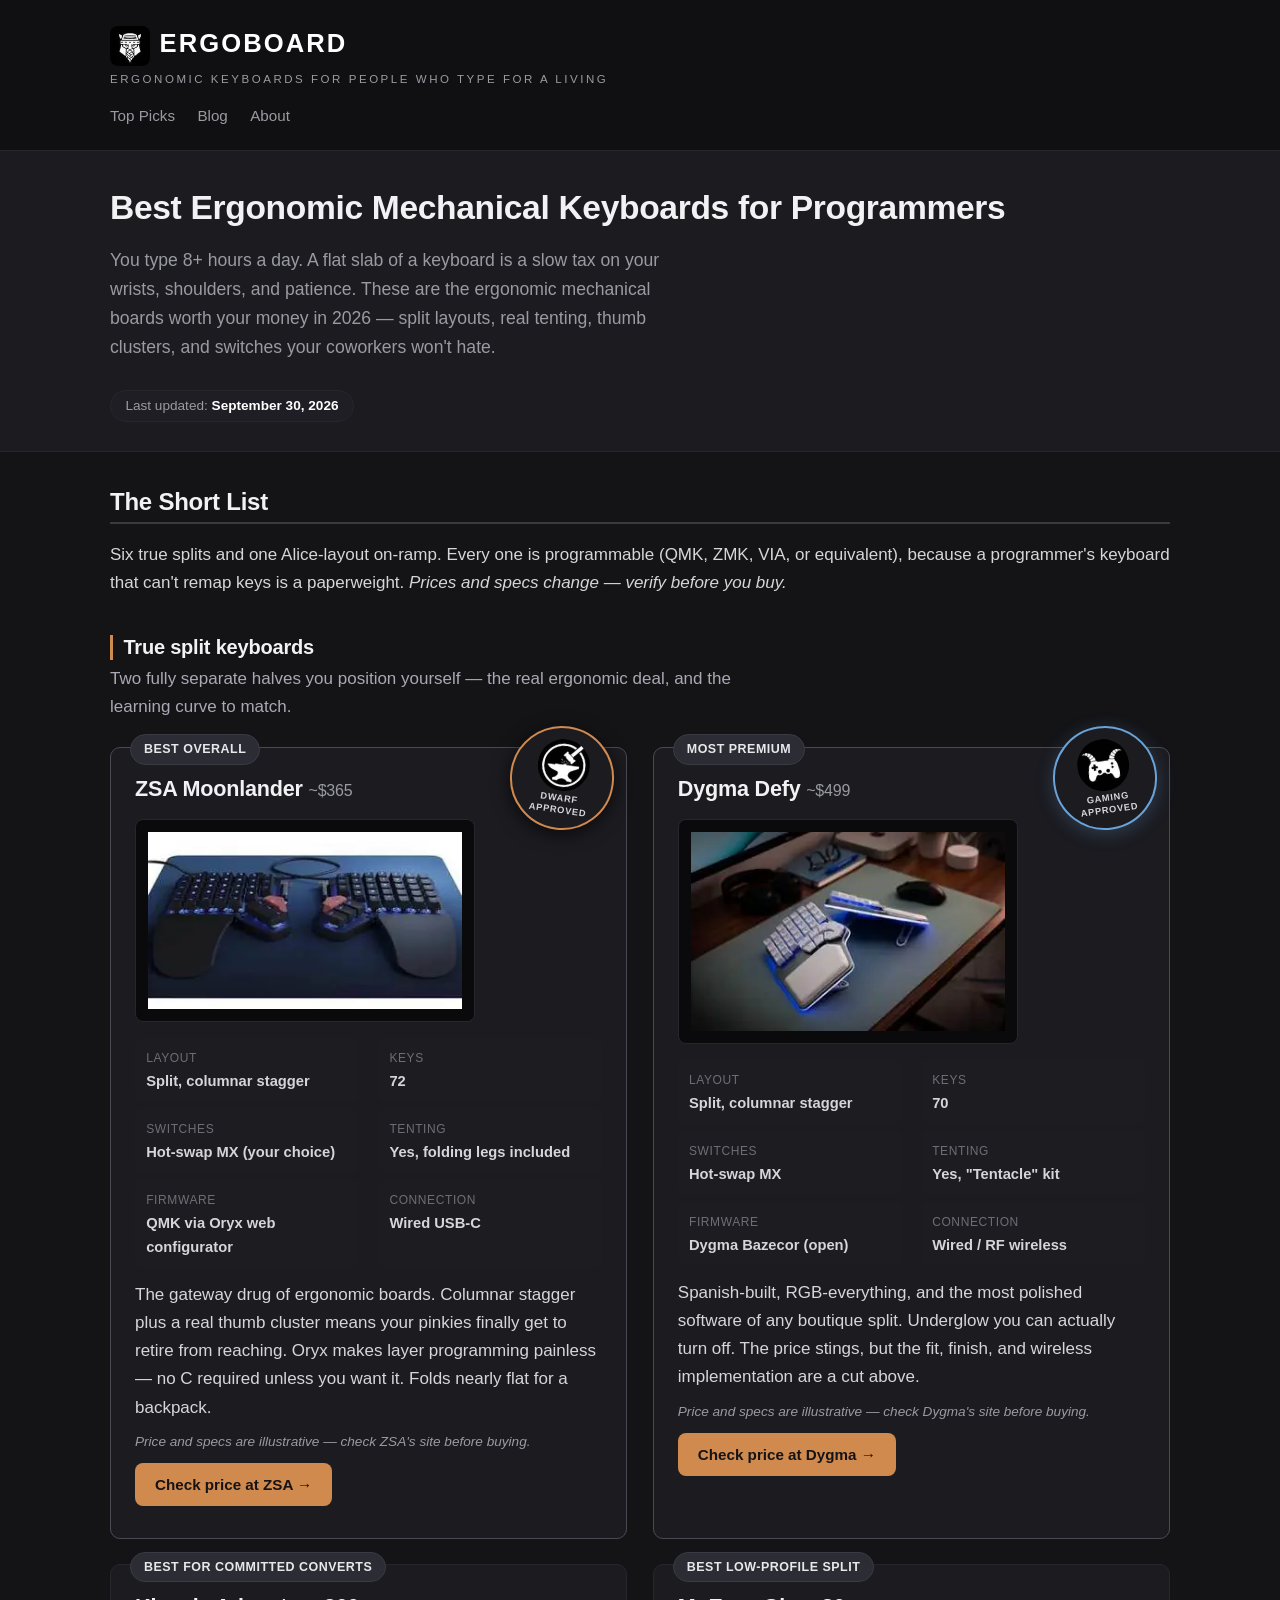
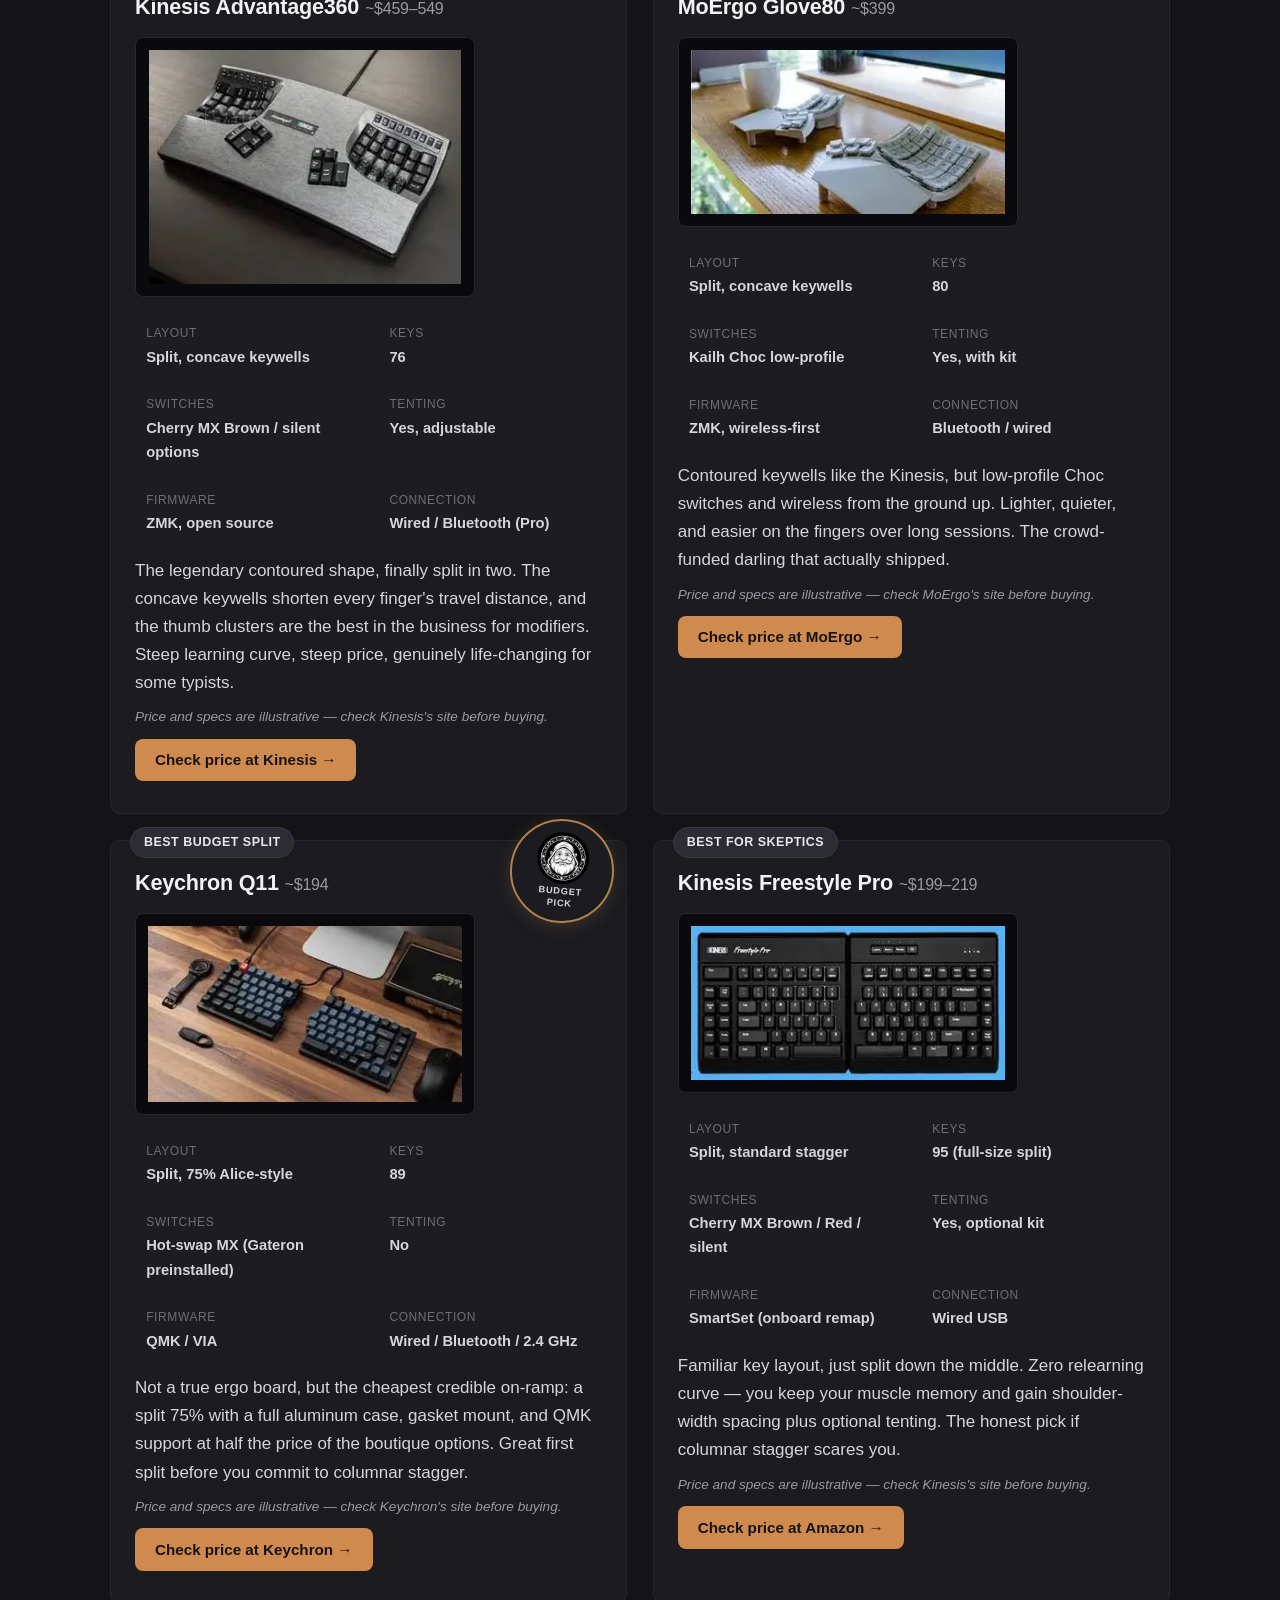
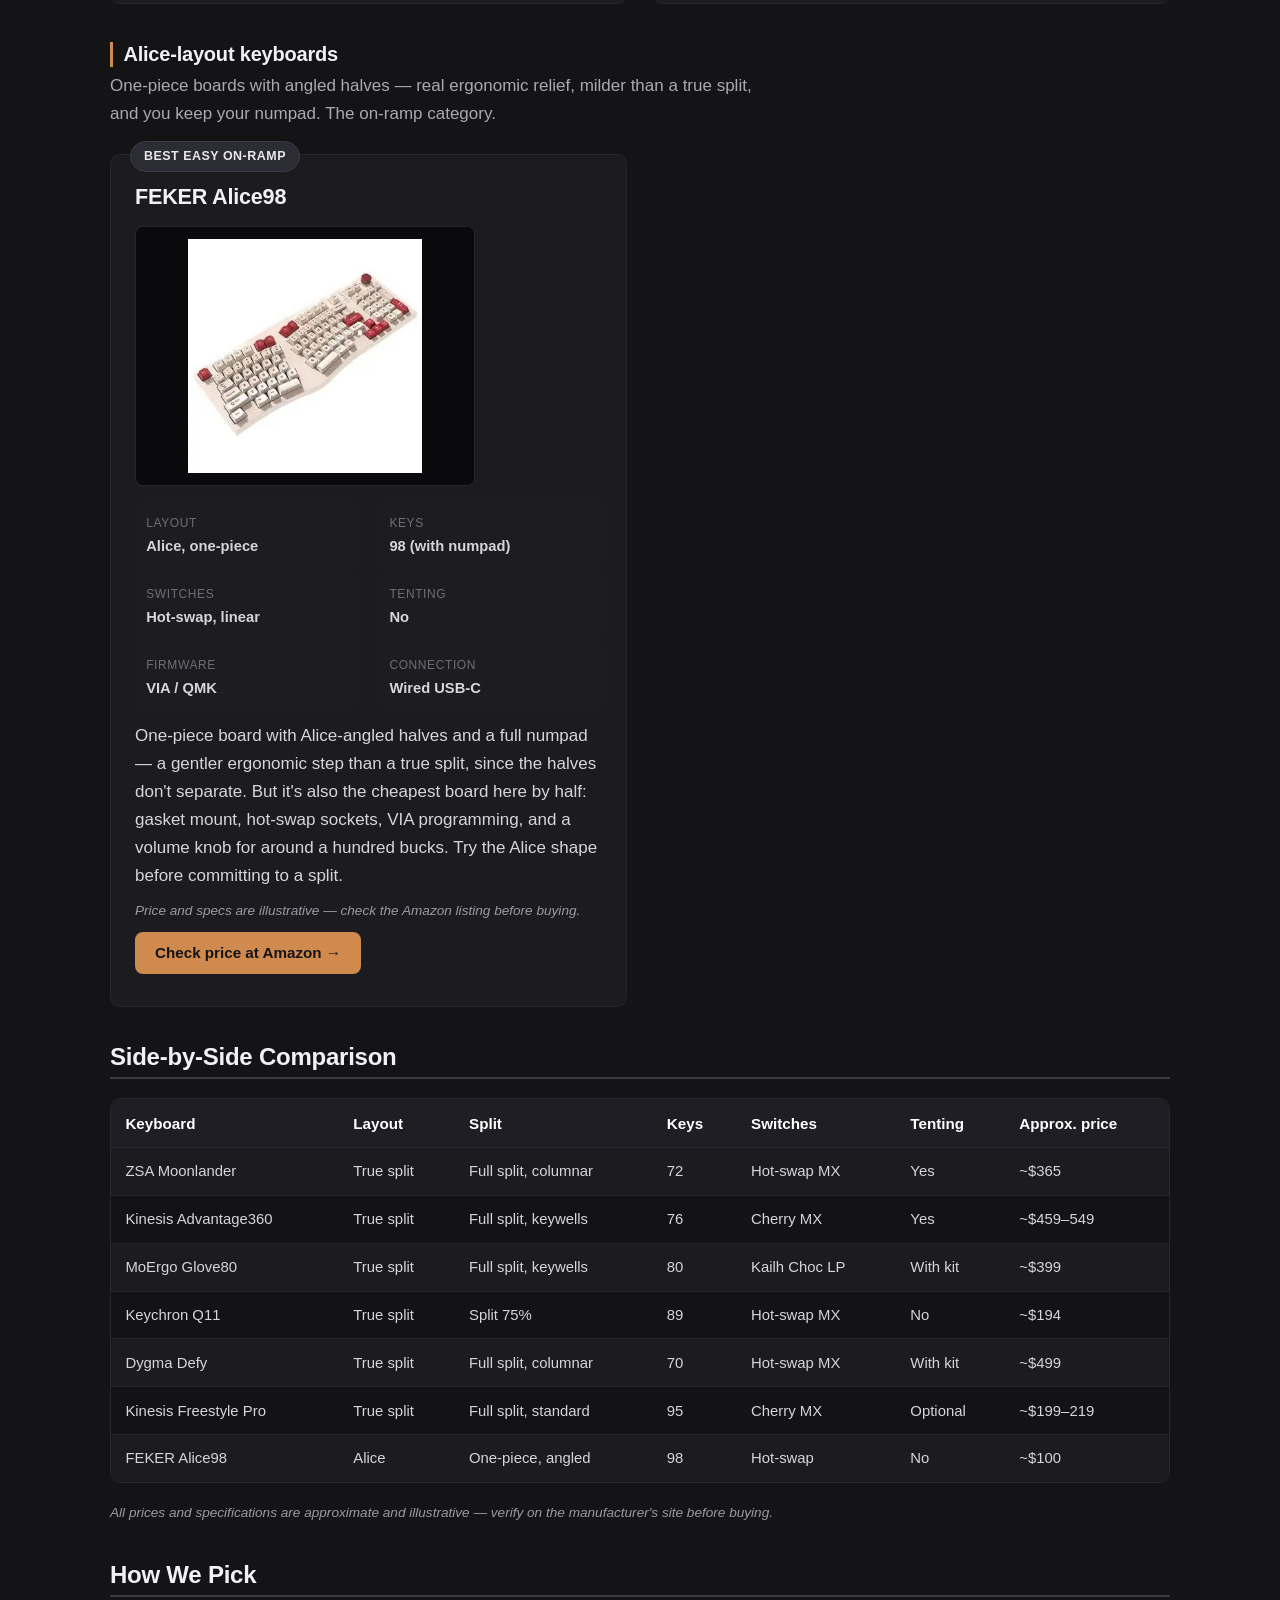
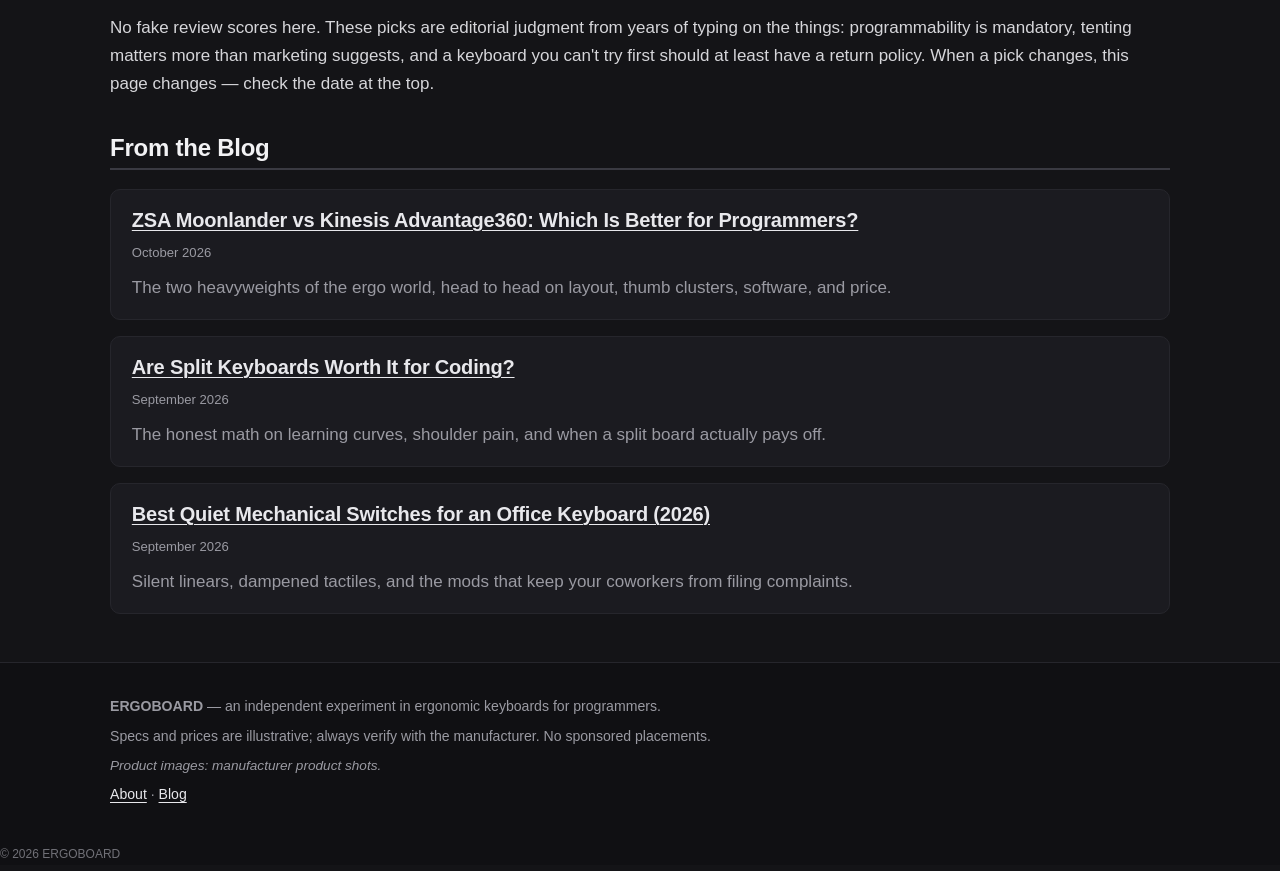
==== index.html @ 655e57c9 "Alice-layout category + FEKER Alice98; all cards in 2-col grid; webp images" ====
<!DOCTYPE html>
<html lang="en">
<head>
  <meta charset="utf-8">
  <meta name="viewport" content="width=device-width, initial-scale=1">
  <title>Best Ergonomic Mechanical Keyboards for Programmers (2026 Picks)</title>
  <meta name="description" content="Hand-picked ergonomic mechanical keyboards for programmers: split layouts, tenting, thumb clusters and quiet switches. Current top picks compared, updated regularly.">
  <link rel="icon" href="[data-uri]">
  <link rel="stylesheet" href="styles.css">
</head>
<body>

<header class="site-header">
  <div class="wrap">
    <a class="brand" href="index.html"><img class="brand-logo" src="[data-uri]" alt="Dwarf logo">ERGOBOARD<small>ERGONOMIC KEYBOARDS FOR PEOPLE WHO TYPE FOR A LIVING</small></a>
    <nav class="nav">
      <a href="index.html">Top Picks</a>
      <a href="blog/index.html">Blog</a>
      <a href="about.html">About</a>
    </nav>
  </div>
</header>

<section class="hero">
  <div class="wrap">
    <h1>Best Ergonomic Mechanical Keyboards for Programmers</h1>
    <p class="lede">You type 8+ hours a day. A flat slab of a keyboard is a slow tax on your wrists, shoulders, and patience. These are the ergonomic mechanical boards worth your money in 2026 — split layouts, real tenting, thumb clusters, and switches your coworkers won't hate.</p>
    <span class="updated">Last updated: <strong>September 30, 2026</strong></span>
  </div>
</section>

<main class="wrap">

  <h2>The Short List</h2>
  <p>Six true splits and one Alice-layout on-ramp. Every one is programmable (QMK, ZMK, VIA, or equivalent), because a programmer's keyboard that can't remap keys is a paperweight. <em>Prices and specs change — verify before you buy.</em></p>

  <h3 class="group-label">True split keyboards</h3>
  <p class="group-sub">Two fully separate halves you position yourself — the real ergonomic deal, and the learning curve to match.</p>

  <div class="pick-grid">
<section class="pick pick-recommended">
    <div class="dwarf-approved" title="Dwarf approved — our top recommendation"><img src="[data-uri]" alt="Dwarf approved seal"><span>DWARF<br>APPROVED</span></div>
    <span class="badge">Best overall</span>
    <h3>ZSA Moonlander <span class="price">~$365</span></h3>
    <img class="pick-img" src="[data-uri]" alt="ZSA Moonlander product photo" loading="lazy">
    <div class="specs">
      <div><span class="k">Layout</span><br><span class="v">Split, columnar stagger</span></div>
      <div><span class="k">Keys</span><br><span class="v">72</span></div>
      <div><span class="k">Switches</span><br><span class="v">Hot-swap MX (your choice)</span></div>
      <div><span class="k">Tenting</span><br><span class="v">Yes, folding legs included</span></div>
      <div><span class="k">Firmware</span><br><span class="v">QMK via Oryx web configurator</span></div>
      <div><span class="k">Connection</span><br><span class="v">Wired USB-C</span></div>
    </div>
    <p>The gateway drug of ergonomic boards. Columnar stagger plus a real thumb cluster means your pinkies finally get to retire from reaching. Oryx makes layer programming painless — no C required unless you want it. Folds nearly flat for a backpack.</p>
    <p class="fineprint">Price and specs are illustrative — check ZSA's site before buying.</p>
  <p class="buy"><a href="https://www.zsa.io/moonlander" target="_blank" rel="noopener">Check price at ZSA &rarr;</a></p>
</section>
<section class="pick pick-recommended">
    <div class="dwarf-approved gaming-approved" title="Gaming approved — our top pick for gamers"><img src="[data-uri]" alt="Gaming approved seal"><span>GAMING<br>APPROVED</span></div>
    <span class="badge">Most premium</span>
    <h3>Dygma Defy <span class="price">~$499</span></h3>
    <img class="pick-img" src="[data-uri]" alt="Dygma Defy product photo" loading="lazy">
    <div class="specs">
      <div><span class="k">Layout</span><br><span class="v">Split, columnar stagger</span></div>
      <div><span class="k">Keys</span><br><span class="v">70</span></div>
      <div><span class="k">Switches</span><br><span class="v">Hot-swap MX</span></div>
      <div><span class="k">Tenting</span><br><span class="v">Yes, "Tentacle" kit</span></div>
      <div><span class="k">Firmware</span><br><span class="v">Dygma Bazecor (open)</span></div>
      <div><span class="k">Connection</span><br><span class="v">Wired / RF wireless</span></div>
    </div>
    <p>Spanish-built, RGB-everything, and the most polished software of any boutique split. Underglow you can actually turn off. The price stings, but the fit, finish, and wireless implementation are a cut above.</p>
    <p class="fineprint">Price and specs are illustrative — check Dygma's site before buying.</p>
  <p class="buy"><a href="https://dygma.com/pages/defy" target="_blank" rel="noopener">Check price at Dygma &rarr;</a></p>
</section>


<section class="pick">
    <span class="badge">Best for committed converts</span>
    <h3>Kinesis Advantage360 <span class="price">~$459–549</span></h3>
    <img class="pick-img" src="[data-uri]" alt="Kinesis Advantage360 product photo" loading="lazy">
    <div class="specs">
      <div><span class="k">Layout</span><br><span class="v">Split, concave keywells</span></div>
      <div><span class="k">Keys</span><br><span class="v">76</span></div>
      <div><span class="k">Switches</span><br><span class="v">Cherry MX Brown / silent options</span></div>
      <div><span class="k">Tenting</span><br><span class="v">Yes, adjustable</span></div>
      <div><span class="k">Firmware</span><br><span class="v">ZMK, open source</span></div>
      <div><span class="k">Connection</span><br><span class="v">Wired / Bluetooth (Pro)</span></div>
    </div>
    <p>The legendary contoured shape, finally split in two. The concave keywells shorten every finger's travel distance, and the thumb clusters are the best in the business for modifiers. Steep learning curve, steep price, genuinely life-changing for some typists.</p>
    <p class="fineprint">Price and specs are illustrative — check Kinesis's site before buying.</p>
  <p class="buy"><a href="https://kinesis-ergo.com/shop/adv360/" target="_blank" rel="noopener">Check price at Kinesis &rarr;</a></p>
</section>

<section class="pick">
    <span class="badge">Best low-profile split</span>
    <h3>MoErgo Glove80 <span class="price">~$399</span></h3>
    <img class="pick-img" src="[data-uri]" alt="MoErgo Glove80 product photo" loading="lazy">
    <div class="specs">
      <div><span class="k">Layout</span><br><span class="v">Split, concave keywells</span></div>
      <div><span class="k">Keys</span><br><span class="v">80</span></div>
      <div><span class="k">Switches</span><br><span class="v">Kailh Choc low-profile</span></div>
      <div><span class="k">Tenting</span><br><span class="v">Yes, with kit</span></div>
      <div><span class="k">Firmware</span><br><span class="v">ZMK, wireless-first</span></div>
      <div><span class="k">Connection</span><br><span class="v">Bluetooth / wired</span></div>
    </div>
    <p>Contoured keywells like the Kinesis, but low-profile Choc switches and wireless from the ground up. Lighter, quieter, and easier on the fingers over long sessions. The crowd-funded darling that actually shipped.</p>
    <p class="fineprint">Price and specs are illustrative — check MoErgo's site before buying.</p>
  <p class="buy"><a href="https://www.moergo.com" target="_blank" rel="noopener">Check price at MoErgo &rarr;</a></p>
</section>

<section class="pick">
    <div class="dwarf-approved budget-pick" title="Budget pick — best value for money"><img src="[data-uri]" alt="Budget pick seal"><span>BUDGET<br>PICK</span></div>
    <span class="badge">Best budget split</span>
    <h3>Keychron Q11 <span class="price">~$194</span></h3>
    <img class="pick-img" src="[data-uri]" alt="Keychron Q11 product photo" loading="lazy">
    <div class="specs">
      <div><span class="k">Layout</span><br><span class="v">Split, 75% Alice-style</span></div>
      <div><span class="k">Keys</span><br><span class="v">89</span></div>
      <div><span class="k">Switches</span><br><span class="v">Hot-swap MX (Gateron preinstalled)</span></div>
      <div><span class="k">Tenting</span><br><span class="v">No</span></div>
      <div><span class="k">Firmware</span><br><span class="v">QMK / VIA</span></div>
      <div><span class="k">Connection</span><br><span class="v">Wired / Bluetooth / 2.4 GHz</span></div>
    </div>
    <p>Not a true ergo board, but the cheapest credible on-ramp: a split 75% with a full aluminum case, gasket mount, and QMK support at half the price of the boutique options. Great first split before you commit to columnar stagger.</p>
    <p class="fineprint">Price and specs are illustrative — check Keychron's site before buying.</p>
  <p class="buy"><a href="https://www.keychron.com/products/keychron-q11-qmk-custom-mechanical-keyboard" target="_blank" rel="noopener">Check price at Keychron &rarr;</a></p>
</section>

<section class="pick">
    <span class="badge">Best for skeptics</span>
    <h3>Kinesis Freestyle Pro <span class="price">~$199–219</span></h3>
    <img class="pick-img" src="[data-uri]" alt="Kinesis Freestyle Pro product photo" loading="lazy">
    <div class="specs">
      <div><span class="k">Layout</span><br><span class="v">Split, standard stagger</span></div>
      <div><span class="k">Keys</span><br><span class="v">95 (full-size split)</span></div>
      <div><span class="k">Switches</span><br><span class="v">Cherry MX Brown / Red / silent</span></div>
      <div><span class="k">Tenting</span><br><span class="v">Yes, optional kit</span></div>
      <div><span class="k">Firmware</span><br><span class="v">SmartSet (onboard remap)</span></div>
      <div><span class="k">Connection</span><br><span class="v">Wired USB</span></div>
    </div>
    <p>Familiar key layout, just split down the middle. Zero relearning curve — you keep your muscle memory and gain shoulder-width spacing plus optional tenting. The honest pick if columnar stagger scares you.</p>
    <p class="fineprint">Price and specs are illustrative — check Kinesis's site before buying.</p>
  <p class="buy"><a href="https://www.amazon.com/dp/B07J1ZJ6XR" target="_blank" rel="noopener">Check price at Amazon &rarr;</a></p>
</section>
</div>


  <h3 class="group-label">Alice-layout keyboards</h3>
  <p class="group-sub">One-piece boards with angled halves — real ergonomic relief, milder than a true split, and you keep your numpad. The on-ramp category.</p>
<div class="pick-grid">
<section class="pick">
    <span class="badge">Best easy on-ramp</span>
  <h3>FEKER Alice98</h3>
  <img class="pick-img" src="[data-uri]" alt="FEKER Alice98 product photo" loading="lazy">
    <div class="specs">
      <div><span class="k">Layout</span><br><span class="v">Alice, one-piece</span></div>
      <div><span class="k">Keys</span><br><span class="v">98 (with numpad)</span></div>
      <div><span class="k">Switches</span><br><span class="v">Hot-swap, linear</span></div>
      <div><span class="k">Tenting</span><br><span class="v">No</span></div>
      <div><span class="k">Firmware</span><br><span class="v">VIA / QMK</span></div>
      <div><span class="k">Connection</span><br><span class="v">Wired USB-C</span></div>
    </div>
    <p>One-piece board with Alice-angled halves and a full numpad — a gentler ergonomic step than a true split, since the halves don't separate. But it's also the cheapest board here by half: gasket mount, hot-swap sockets, VIA programming, and a volume knob for around a hundred bucks. Try the Alice shape before committing to a split.</p>
    <p class="fineprint">Price and specs are illustrative — check the Amazon listing before buying.</p>
  <p class="buy"><a href="https://www.amazon.com/dp/B0DF2HGK3D" target="_blank" rel="noopener">Check price at Amazon &rarr;</a></p>
</section>
</div>

  <h2>Side-by-Side Comparison</h2>
  <div class="table-scroll">
    <table>
      <thead>
        <tr><th>Keyboard</th><th>Layout</th><th>Split</th><th>Keys</th><th>Switches</th><th>Tenting</th><th>Approx. price</th></tr>
      </thead>
      <tbody>
        <tr><td>ZSA Moonlander</td><td>True split</td><td>Full split, columnar</td><td>72</td><td>Hot-swap MX</td><td>Yes</td><td>~$365</td></tr>
        <tr><td>Kinesis Advantage360</td><td>True split</td><td>Full split, keywells</td><td>76</td><td>Cherry MX</td><td>Yes</td><td>~$459–549</td></tr>
        <tr><td>MoErgo Glove80</td><td>True split</td><td>Full split, keywells</td><td>80</td><td>Kailh Choc LP</td><td>With kit</td><td>~$399</td></tr>
        <tr><td>Keychron Q11</td><td>True split</td><td>Split 75%</td><td>89</td><td>Hot-swap MX</td><td>No</td><td>~$194</td></tr>
        <tr><td>Dygma Defy</td><td>True split</td><td>Full split, columnar</td><td>70</td><td>Hot-swap MX</td><td>With kit</td><td>~$499</td></tr>
        <tr><td>Kinesis Freestyle Pro</td><td>True split</td><td>Full split, standard</td><td>95</td><td>Cherry MX</td><td>Optional</td><td>~$199–219</td></tr>
        <tr><td>FEKER Alice98</td><td>Alice</td><td>One-piece, angled</td><td>98</td><td>Hot-swap</td><td>No</td><td>~$100</td></tr>
      </tbody>
    </table>
  </div>
  <p class="fineprint">All prices and specifications are approximate and illustrative — verify on the manufacturer's site before buying.</p>

  <h2>How We Pick</h2>
  <p>No fake review scores here. These picks are editorial judgment from years of typing on the things: programmability is mandatory, tenting matters more than marketing suggests, and a keyboard you can't try first should at least have a return policy. When a pick changes, this page changes — check the date at the top.</p>

  <h2>From the Blog</h2>
  <ul class="post-list">
    <li>
      <h3><a href="blog/moonlander-vs-advantage360.html">ZSA Moonlander vs Kinesis Advantage360: Which Is Better for Programmers?</a></h3>
      <time>October 2026</time>
      <p>The two heavyweights of the ergo world, head to head on layout, thumb clusters, software, and price.</p>
    </li>
    <li>
      <h3><a href="blog/split-keyboards-worth-it-coding.html">Are Split Keyboards Worth It for Coding?</a></h3>
      <time>September 2026</time>
      <p>The honest math on learning curves, shoulder pain, and when a split board actually pays off.</p>
    </li>
    <li>
      <h3><a href="blog/quiet-switches-office.html">Best Quiet Mechanical Switches for an Office Keyboard (2026)</a></h3>
      <time>September 2026</time>
      <p>Silent linears, dampened tactiles, and the mods that keep your coworkers from filing complaints.</p>
    </li>
  </ul>

</main>

<footer class="site-footer">
  <div class="wrap">
    <p><strong>ERGOBOARD</strong> — an independent experiment in ergonomic keyboards for programmers.</p>
    <p>Specs and prices are illustrative; always verify with the manufacturer. No sponsored placements.</p>
    <p class="fineprint">Product images: manufacturer product shots.</p>
    <p><a href="about.html">About</a> · <a href="blog/index.html">Blog</a></p>
  </div>
</footer>

<!-- Cloudflare Web Analytics: paste your Cloudflare beacon token here -->
<!-- Cloudflare Web Analytics --><script type='module' src='https://static.cloudflareinsights.com/beacon.min.js' data-cf-beacon='{"token": "d5a52368ee3c4a71baa21be4d5ca2a77"}'></script><!-- End Cloudflare Web Analytics -->
<script>
  document.querySelector('.site-footer').insertAdjacentHTML('beforeend',
    '<p style="font-size:0.75rem;opacity:0.7">© ' + new Date().getFullYear() + ' ERGOBOARD</p>');
</script>
</body>
</html>
---- styles.css ----
/* ERGOBOARD — dark tech theme.
   Blacks and dark greys only. No frameworks, no webfonts. */

:root {
  --bg: #141417;
  --bg-deep: #1b1b20;
  --ink: #d6d6da;
  --ink-soft: #9a9aa2;
  --ink-faint: #6e6e76;
  --accent: #c9c9d2;
  --ember: #d08a4e;         /* forge ember */
  --steel: #6aa3d8;          /* steel blue */
  --copper: #b08050;         /* peasant copper */
  --line: #26262c;
  --card: #1b1b20;
  --radius: 10px;
}

* { box-sizing: border-box; }

html { scroll-behavior: smooth; }

body {
  margin: 0;
  background: var(--bg);
  color: var(--ink);
  font-family: -apple-system, BlinkMacSystemFont, "Segoe UI", Roboto, Helvetica, Arial, sans-serif;
  font-size: 17px;
  line-height: 1.65;
}

h1, h2, h3 {
  font-family: -apple-system, BlinkMacSystemFont, "Segoe UI", Roboto, Helvetica, Arial, sans-serif;
  line-height: 1.25;
  color: #f2f2f4;
  font-weight: 700;
  letter-spacing: -0.01em;
}

h1 { font-size: 2.1rem; margin: 0 0 0.5rem; }
h2 { font-size: 1.5rem; margin: 2.2rem 0 0.75rem; border-bottom: 2px solid #3a3a42; padding-bottom: 0.3rem; }
h3 { font-size: 1.15rem; margin: 1.5rem 0 0.5rem; }

a { color: #e8e8ec; text-decoration-thickness: 1px; text-underline-offset: 3px; }
a:hover { color: var(--ember); }

.wrap { max-width: 1100px; margin: 0 auto; padding: 0 1.25rem; }

/* ---------- header ---------- */
.site-header {
  background: #101013;
  color: var(--ink);
  border-bottom: 1px solid var(--line);
}
.site-header .wrap { padding-top: 1.4rem; padding-bottom: 1.4rem; }
.brand {
  font-family: -apple-system, BlinkMacSystemFont, "Segoe UI", Roboto, Helvetica, Arial, sans-serif;
  font-size: 1.6rem;
  font-weight: 800;
  letter-spacing: 0.08em;
  color: #fff;
  text-decoration: none;
}
.brand small { display: block; font-size: 0.72rem; font-weight: 400; color: var(--ink-soft); letter-spacing: 0.22em; margin-top: 0.25rem; }
.nav { margin-top: 0.9rem; display: flex; gap: 1.4rem; flex-wrap: wrap; }
.nav a { color: var(--ink-soft); text-decoration: none; font-size: 0.95rem; }
.nav a:hover { color: #fff; text-decoration: underline; }

/* ---------- hero ---------- */
.hero {
  background: var(--bg-deep);
  border-bottom: 1px solid var(--line);
  padding: 2.2rem 0 1.8rem;
}
.hero p.lede { font-size: 1.1rem; color: var(--ink-soft); max-width: 60ch; }
.updated {
  display: inline-block;
  margin-top: 0.6rem;
  font-size: 0.85rem;
  background: #1e1e24;
  border: 1px solid var(--line);
  border-radius: 999px;
  padding: 0.25rem 0.9rem;
  color: var(--ink-soft);
}
.updated strong { color: #fff; }

/* ---------- pick cards ---------- */
.pick {
  background: var(--card);
  border: 1px solid var(--line);
  border-radius: var(--radius);
  padding: 1.4rem 1.5rem;
  margin: 1.4rem 0;
  position: relative;
}
.pick .badge {
  position: absolute;
  top: -0.85rem;
  left: 1.2rem;
  background: #2c2c34;
  color: #e8e8ec;
  border: 1px solid #3a3a44;
  font-size: 0.78rem;
  font-weight: 700;
  letter-spacing: 0.5px;
  text-transform: uppercase;
  padding: 0.25rem 0.8rem;
  border-radius: 999px;
}
.pick h3 { margin-top: 0.4rem; font-size: 1.35rem; }
.pick h3 .price { font-family: inherit; font-size: 1rem; color: var(--ink-soft); font-weight: normal; }
.pick-img {
  display: block;
  width: 100%;
  max-width: 340px;
  max-height: 260px;
  object-fit: contain;
  background: #0a0a0c;
  border: 1px solid var(--line);
  border-radius: 8px;
  margin: 1rem 0;
  padding: 0.75rem;
}
.pick-img-fallback {
  width: 100%;
  min-height: 180px;
  display: flex;
  align-items: center;
  justify-content: center;
  background: #0a0a0c;
  border: 1px dashed #3a3a44;
  border-radius: 8px;
  margin: 1rem 0;
  color: var(--ink-faint);
  font-size: 1.05rem;
  font-weight: 600;
  letter-spacing: 0.04em;
}
.specs {
  display: grid;
  grid-template-columns: repeat(auto-fit, minmax(150px, 1fr));
  gap: 0.5rem 1.2rem;
  margin: 0.9rem 0;
  font-size: 0.92rem;
}
.specs div { background: #1c1c21; border-radius: 6px; padding: 0.45rem 0.7rem; }
.specs dt, .specs .k { font-size: 0.75rem; text-transform: uppercase; letter-spacing: 0.6px; color: var(--ink-faint); }
.specs dd, .specs .v { margin: 0; font-weight: 600; color: var(--ink); }
.pick p { margin: 0.6rem 0; }
.fineprint { font-size: 0.85rem; color: var(--ink-soft); font-style: italic; }

/* ---------- comparison table ---------- */
.table-scroll { overflow-x: auto; margin: 1.2rem 0; border: 1px solid var(--line); border-radius: var(--radius); }
table { border-collapse: collapse; width: 100%; min-width: 640px; background: var(--card); font-size: 0.93rem; }
th, td { text-align: left; padding: 0.7rem 0.9rem; border-bottom: 1px solid var(--line); vertical-align: top; }
th { background: #1e1e24; color: #fff; font-weight: 600; font-size: 0.95rem; }
tr:last-child td { border-bottom: none; }
tbody tr:nth-child(even) td { background: #131316; }

/* ---------- blog ---------- */
.post-list { list-style: none; padding: 0; margin: 1.2rem 0; }
.post-list li {
  background: var(--card);
  border: 1px solid var(--line);
  border-radius: var(--radius);
  padding: 1.1rem 1.3rem;
  margin-bottom: 1rem;
}
.post-list h3 { margin: 0 0 0.3rem; font-size: 1.25rem; }
.post-list time { font-size: 0.82rem; color: var(--ink-soft); }
.post-list p { margin: 0.5rem 0 0; color: var(--ink-soft); }

article.post time { font-size: 0.85rem; color: var(--ink-soft); }
article.post .disclaimer {
  background: #1c1c21;
  border-left: 4px solid #4a4a54;
  padding: 0.8rem 1rem;
  font-size: 0.9rem;
  border-radius: 0 8px 8px 0;
  margin: 1.4rem 0;
  color: var(--ink-soft);
}
article.post ul { padding-left: 1.3rem; }
article.post li { margin-bottom: 0.45rem; }

/* ---------- footer ---------- */
.site-footer {
  margin-top: 3rem;
  background: #101013;
  border-top: 1px solid var(--line);
  color: var(--ink-soft);
  font-size: 0.88rem;
}
.site-footer .wrap { padding-top: 1.6rem; padding-bottom: 1.6rem; }
.site-footer a { color: #e8e8ec; }
.site-footer p { margin: 0.4rem 0; }

/* ---------- misc ---------- */
.cta-box {
  background: #1e1e24;
  border: 1px solid var(--line);
  color: var(--ink);
  border-radius: var(--radius);
  padding: 1.3rem 1.5rem;
  margin: 2rem 0;
}
.cta-box h2 { color: #fff; border: none; margin-top: 0; padding: 0; }
.cta-box a { color: #fff; }

hr { border: none; border-top: 1px solid var(--line); margin: 2rem 0; }

@media (max-width: 560px) {
  body { font-size: 16px; }
  h1 { font-size: 1.7rem; }
  .pick { padding: 1.1rem; }
}

.brand-logo { height: 40px; width: 40px; border-radius: 8px; vertical-align: middle; margin-right: 0.6rem; }
.pick-recommended { position: relative; border-color: #4a4a55; }
.dwarf-approved {
  position: absolute; top: -22px; right: 12px; width: 104px; height: 104px;
  background: #1b1b20; border: 2px solid var(--ember); box-shadow: 0 4px 18px rgba(208,138,78,0.25); border-radius: 50%;
  display: flex; flex-direction: column; align-items: center; justify-content: center;
  transform: rotate(8deg); box-shadow: 0 4px 18px rgba(0,0,0,0.6); z-index: 2;
}
.dwarf-approved img { width: 52px; height: 52px; border-radius: 50%; }
.dwarf-approved span { font-size: 0.58rem; font-weight: 800; letter-spacing: 0.08em;
  color: #d6d6da; text-align: center; line-height: 1.25; margin-top: 2px; }
.gaming-approved { transform: rotate(-8deg); border-color: var(--steel); box-shadow: 0 4px 18px rgba(106,163,216,0.25); }

.budget-pick { transform: rotate(5deg); border-color: var(--copper); box-shadow: 0 4px 18px rgba(176,128,80,0.22); }
.pick-grid { display: grid; grid-template-columns: 1fr 1fr; gap: 1.6rem; margin: 1.6rem 0 0.4rem; }
.pick-grid .pick { margin: 0; }
@media (max-width: 780px) { .pick-grid { grid-template-columns: 1fr; } }

.buy { margin-top: 1.1rem; }
.buy a {
  display: inline-block; background: var(--ember); color: #141417;
  font-weight: 700; font-size: 0.95rem; padding: 0.55rem 1.25rem;
  border-radius: 8px; text-decoration: none;
}
.buy a:hover { color: #141417; filter: brightness(1.12); }

.group-label {
  font-size: 1.25rem; margin: 2.4rem 0 0.3rem;
  padding-left: 0.65rem; border-left: 3px solid var(--ember);
}
.group-sub { color: #a9a9b3; margin: 0 0 1.2rem; max-width: 70ch; }
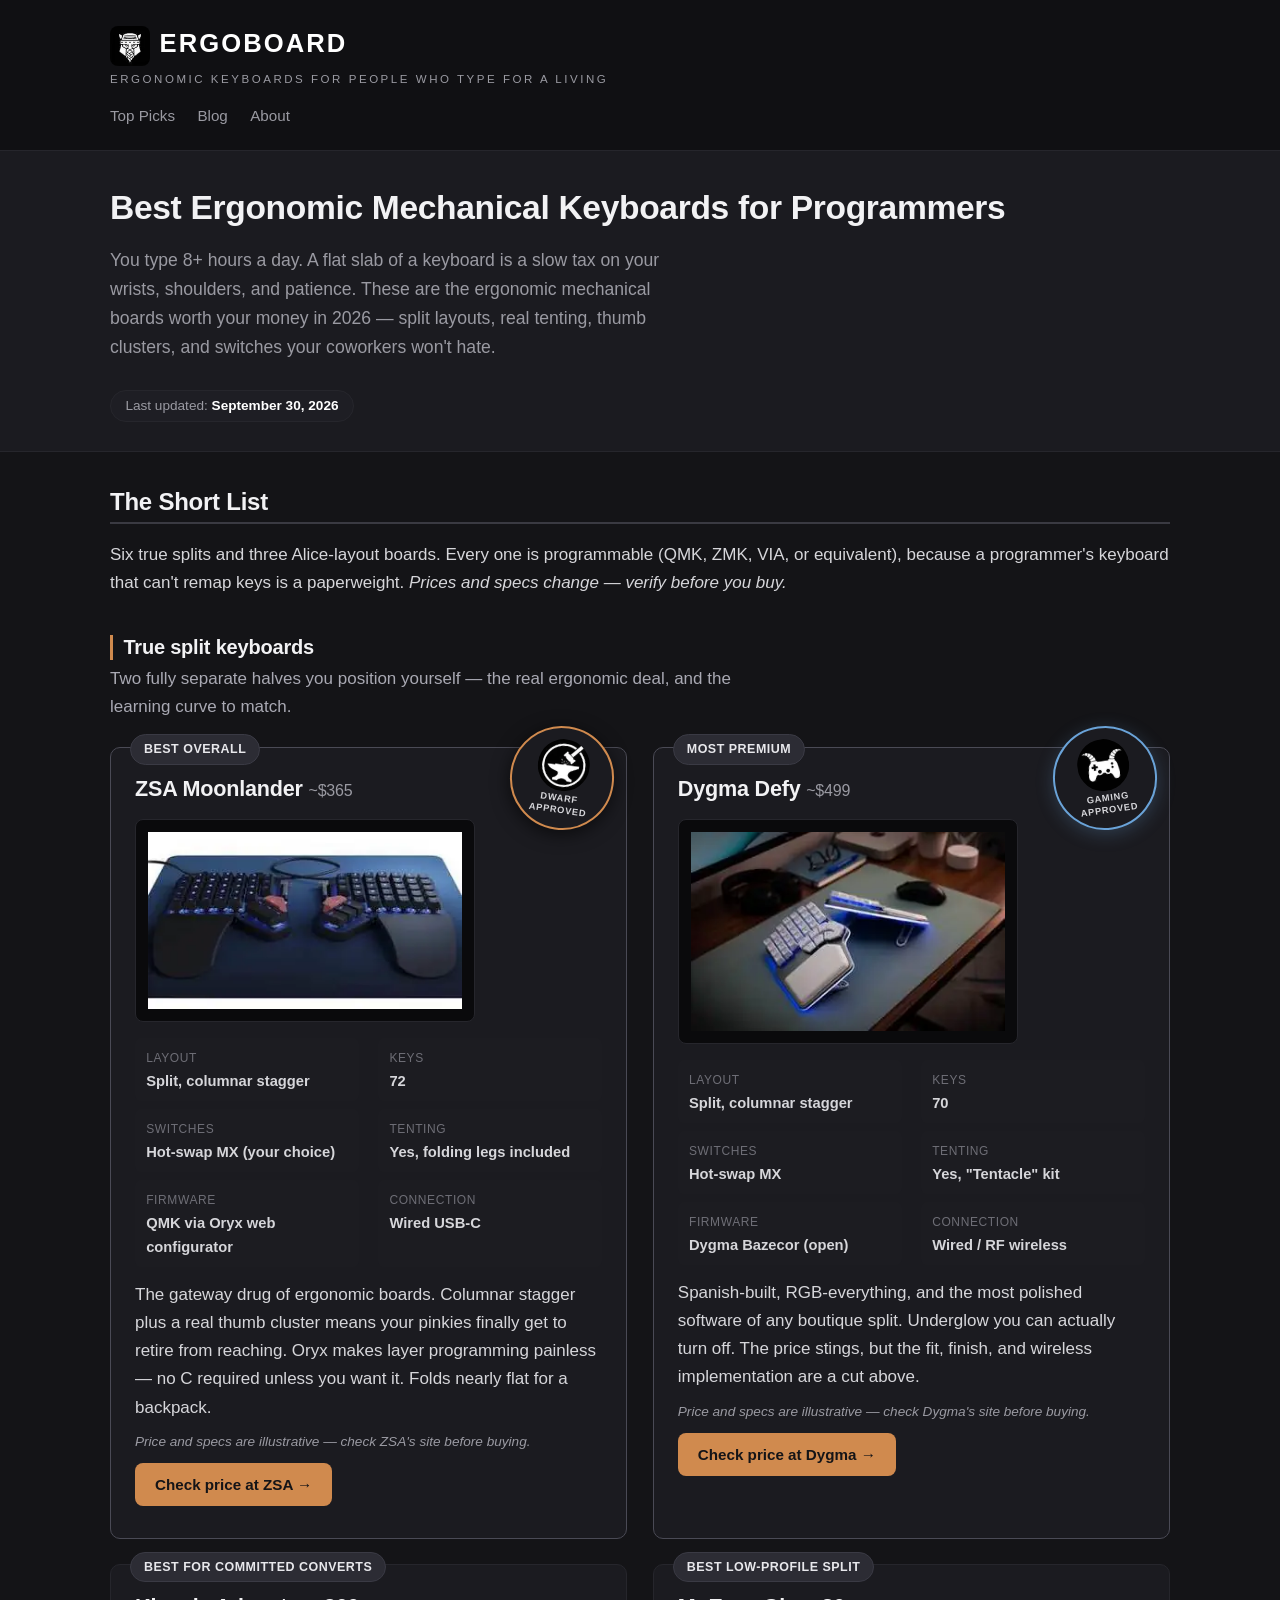
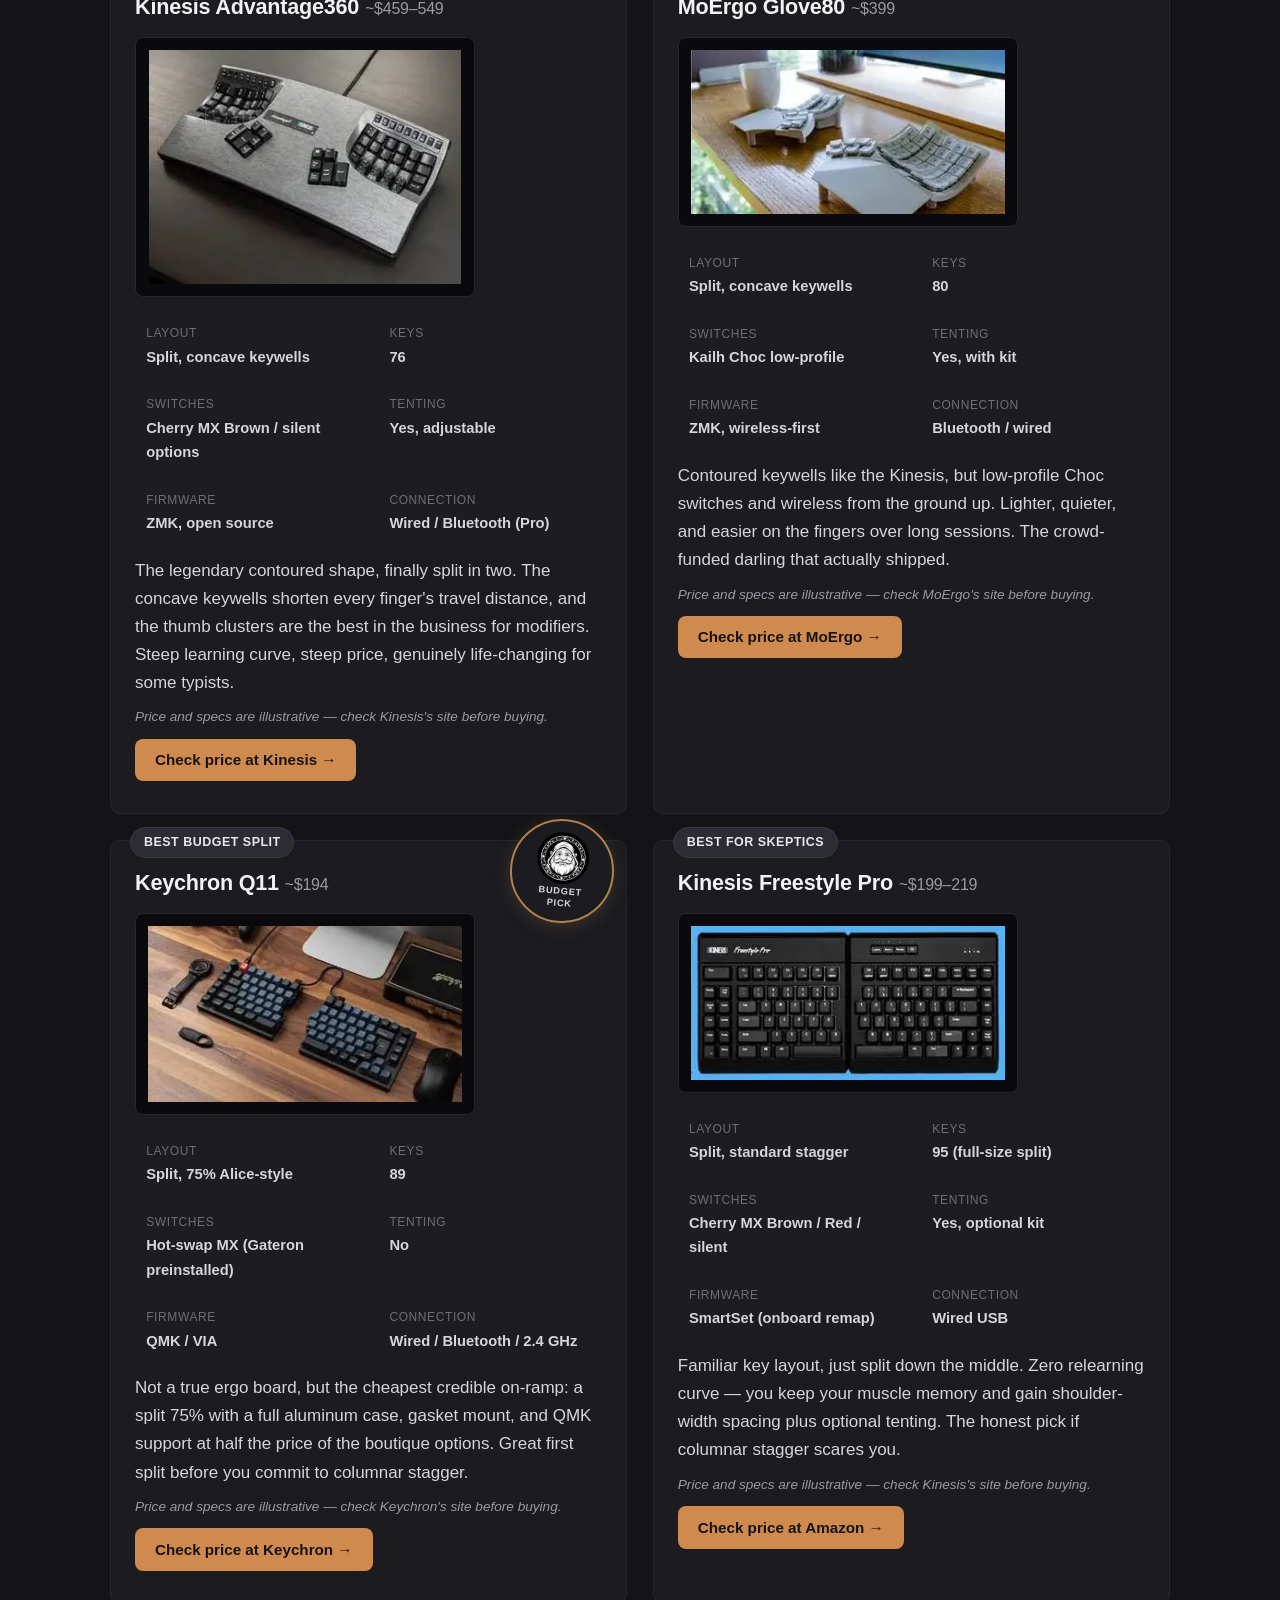
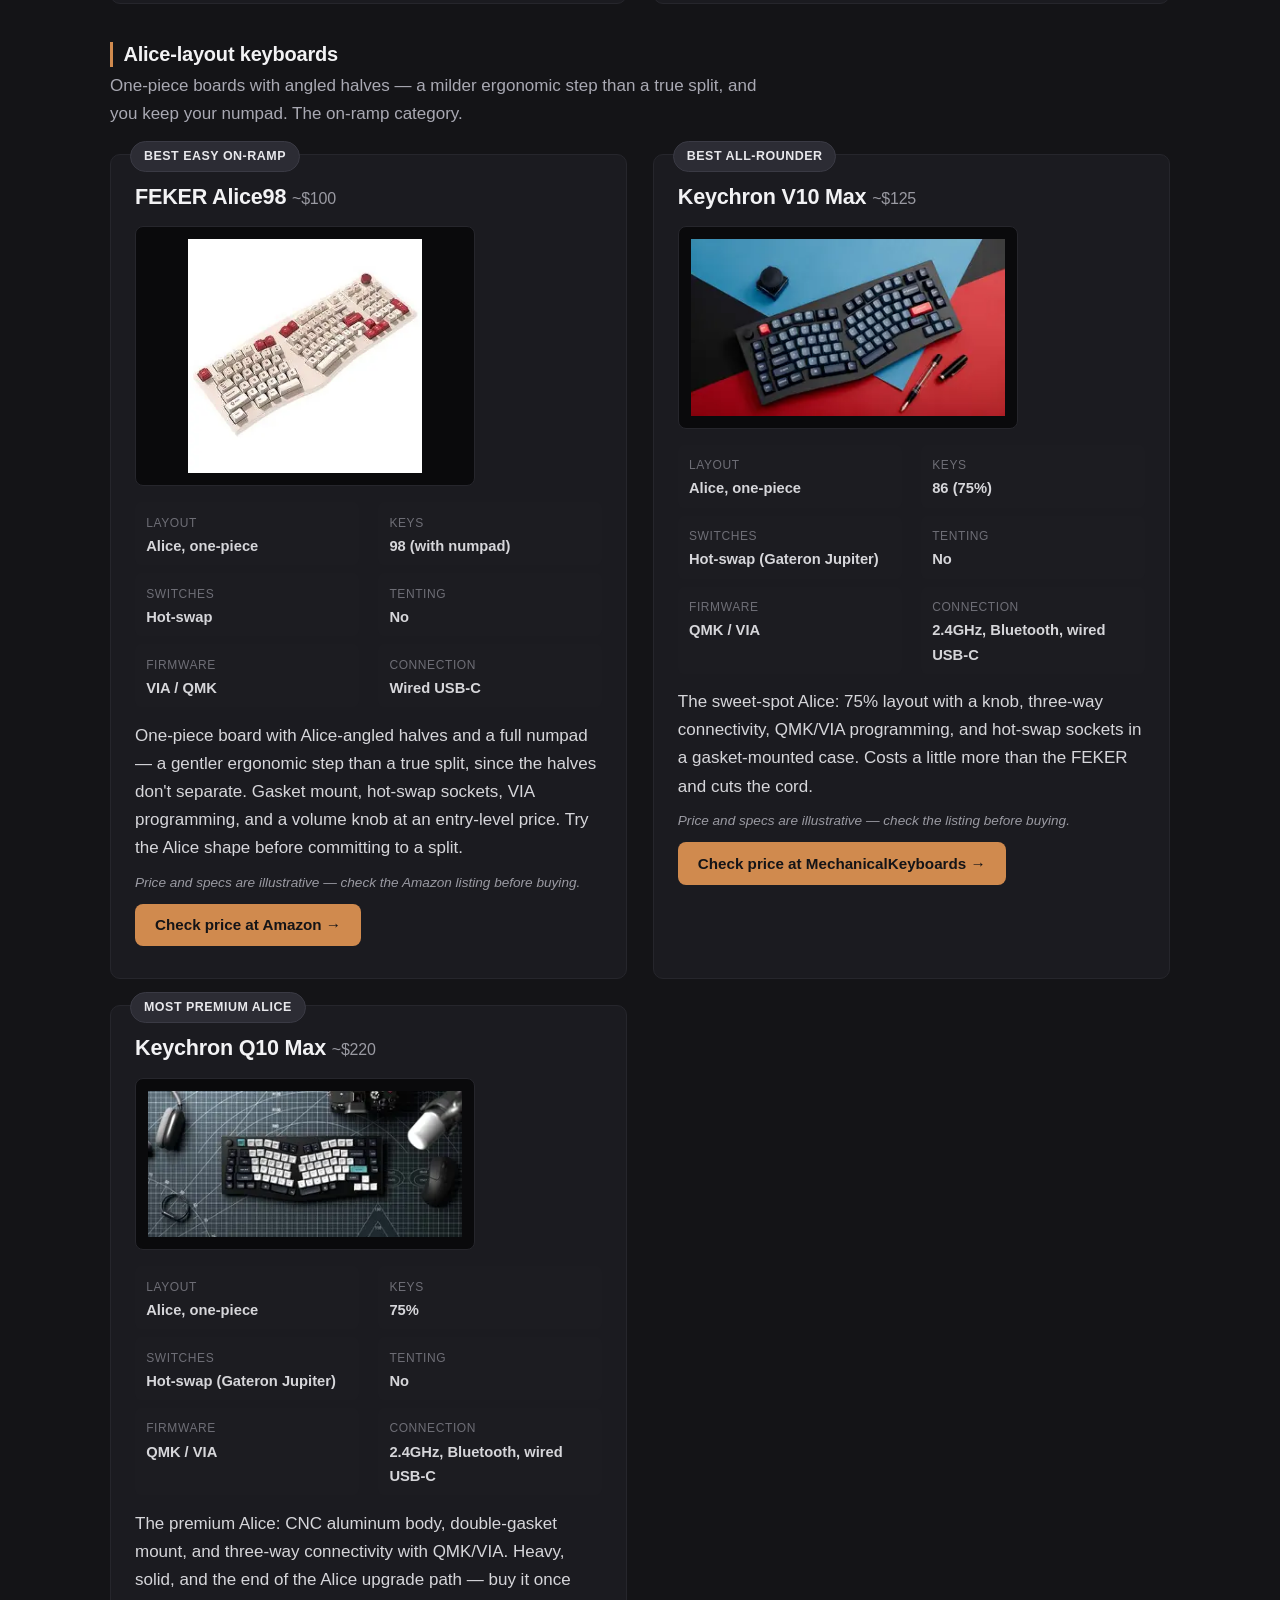
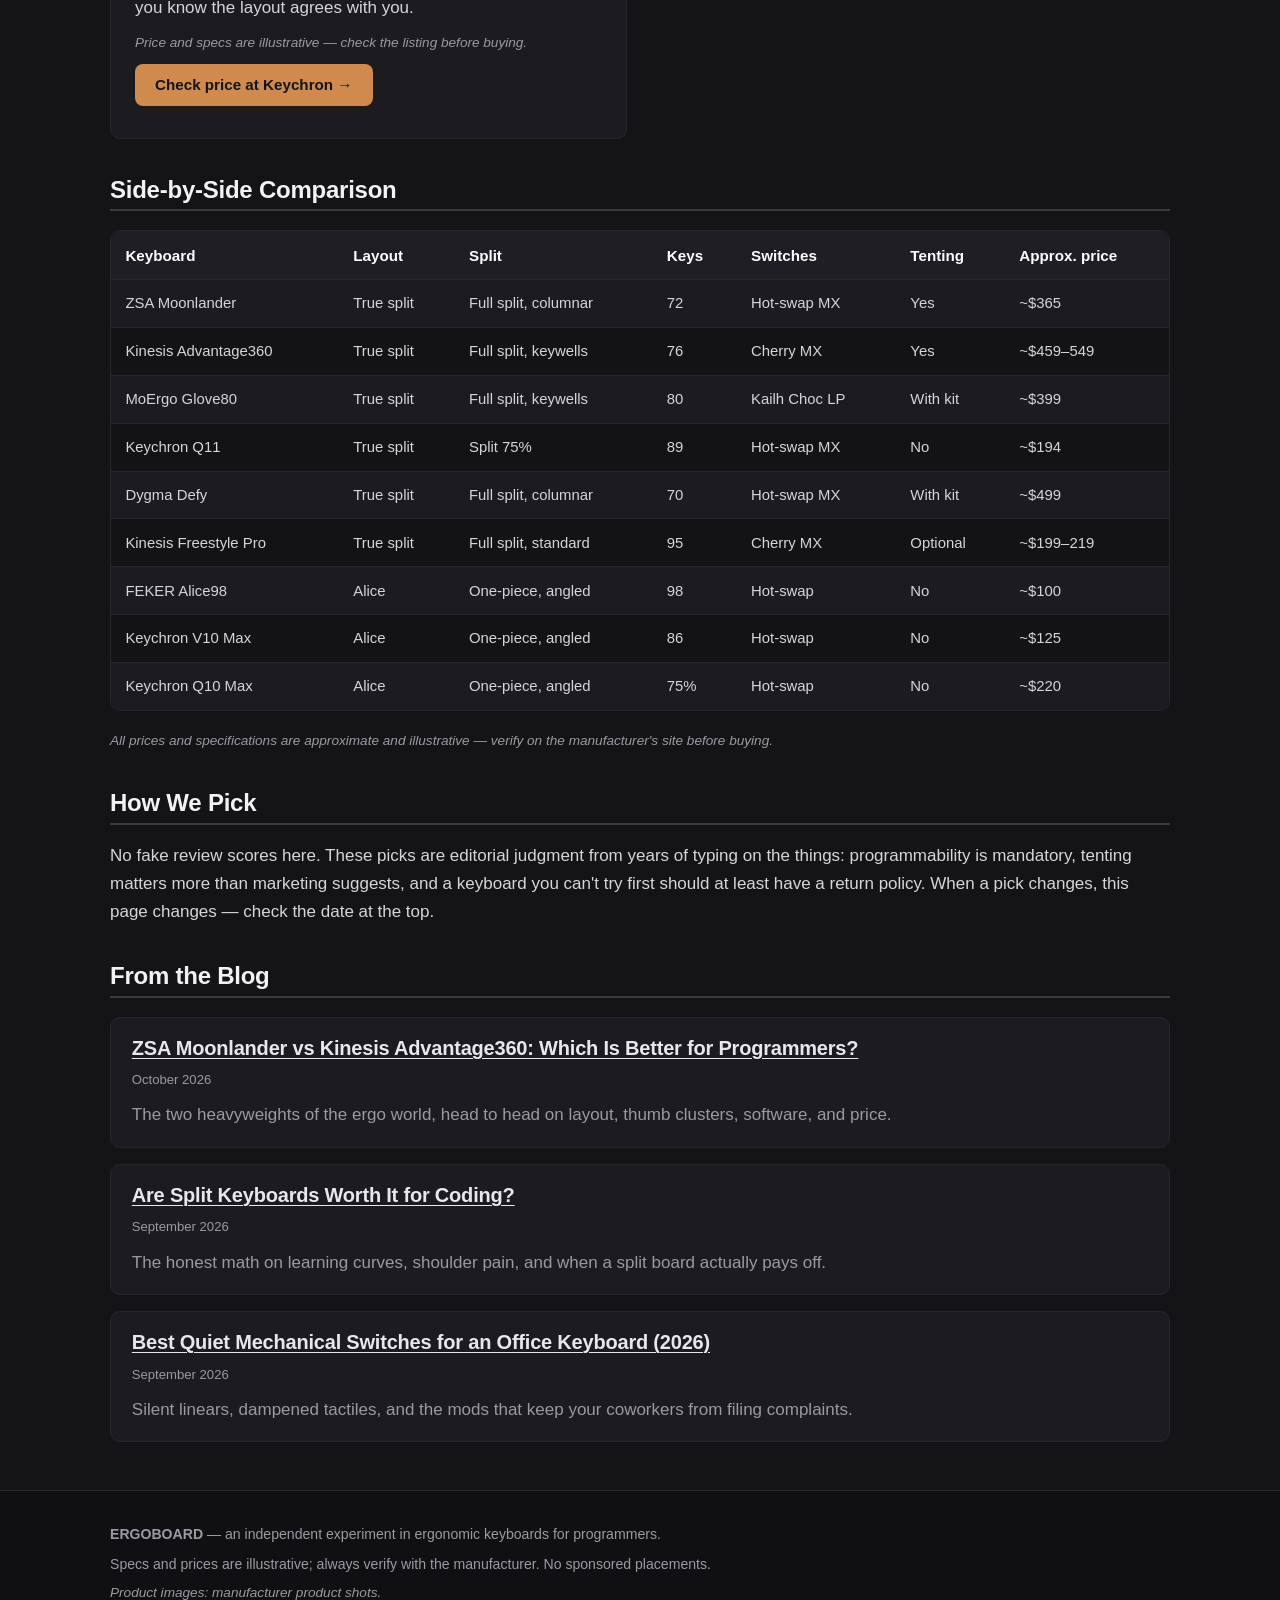
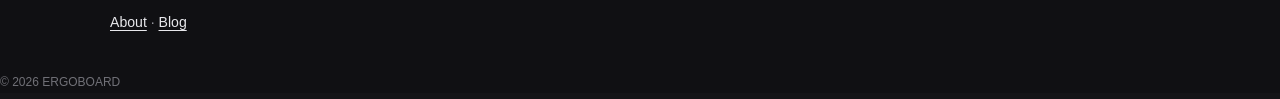
==== commit 0a4d7a42: "Add Keychron V10 Max and Q10 Max Alice picks; fix FEKER copy" ====
--- a/index.html
+++ b/index.html
@@ -32,7 +32,7 @@
 <main class="wrap">
 
   <h2>The Short List</h2>
-  <p>Six true splits and one Alice-layout on-ramp. Every one is programmable (QMK, ZMK, VIA, or equivalent), because a programmer's keyboard that can't remap keys is a paperweight. <em>Prices and specs change — verify before you buy.</em></p>
+  <p>Six true splits and three Alice-layout boards. Every one is programmable (QMK, ZMK, VIA, or equivalent), because a programmer's keyboard that can't remap keys is a paperweight. <em>Prices and specs change — verify before you buy.</em></p>
 
   <h3 class="group-label">True split keyboards</h3>
   <p class="group-sub">Two fully separate halves you position yourself — the real ergonomic deal, and the learning curve to match.</p>
@@ -146,23 +146,55 @@
 
 
   <h3 class="group-label">Alice-layout keyboards</h3>
-  <p class="group-sub">One-piece boards with angled halves — real ergonomic relief, milder than a true split, and you keep your numpad. The on-ramp category.</p>
+  <p class="group-sub">One-piece boards with angled halves — a milder ergonomic step than a true split, and you keep your numpad. The on-ramp category.</p>
 <div class="pick-grid">
 <section class="pick">
     <span class="badge">Best easy on-ramp</span>
-  <h3>FEKER Alice98</h3>
+  <h3>FEKER Alice98 <span class="price">~$100</span></h3>
   <img class="pick-img" src="[data-uri]" alt="FEKER Alice98 product photo" loading="lazy">
     <div class="specs">
       <div><span class="k">Layout</span><br><span class="v">Alice, one-piece</span></div>
       <div><span class="k">Keys</span><br><span class="v">98 (with numpad)</span></div>
-      <div><span class="k">Switches</span><br><span class="v">Hot-swap, linear</span></div>
+      <div><span class="k">Switches</span><br><span class="v">Hot-swap</span></div>
       <div><span class="k">Tenting</span><br><span class="v">No</span></div>
       <div><span class="k">Firmware</span><br><span class="v">VIA / QMK</span></div>
       <div><span class="k">Connection</span><br><span class="v">Wired USB-C</span></div>
     </div>
-    <p>One-piece board with Alice-angled halves and a full numpad — a gentler ergonomic step than a true split, since the halves don't separate. But it's also the cheapest board here by half: gasket mount, hot-swap sockets, VIA programming, and a volume knob for around a hundred bucks. Try the Alice shape before committing to a split.</p>
+    <p>One-piece board with Alice-angled halves and a full numpad — a gentler ergonomic step than a true split, since the halves don't separate. Gasket mount, hot-swap sockets, VIA programming, and a volume knob at an entry-level price. Try the Alice shape before committing to a split.</p>
     <p class="fineprint">Price and specs are illustrative — check the Amazon listing before buying.</p>
   <p class="buy"><a href="https://www.amazon.com/dp/B0DF2HGK3D" target="_blank" rel="noopener">Check price at Amazon &rarr;</a></p>
+</section>
+<section class="pick">
+    <span class="badge">Best all-rounder</span>
+  <h3>Keychron V10 Max <span class="price">~$125</span></h3>
+  <img class="pick-img" src="[data-uri]" alt="Keychron V10 Max product photo" loading="lazy">
+    <div class="specs">
+      <div><span class="k">Layout</span><br><span class="v">Alice, one-piece</span></div>
+      <div><span class="k">Keys</span><br><span class="v">86 (75%)</span></div>
+      <div><span class="k">Switches</span><br><span class="v">Hot-swap (Gateron Jupiter)</span></div>
+      <div><span class="k">Tenting</span><br><span class="v">No</span></div>
+      <div><span class="k">Firmware</span><br><span class="v">QMK / VIA</span></div>
+      <div><span class="k">Connection</span><br><span class="v">2.4GHz, Bluetooth, wired USB-C</span></div>
+    </div>
+    <p>The sweet-spot Alice: 75% layout with a knob, three-way connectivity, QMK/VIA programming, and hot-swap sockets in a gasket-mounted case. Costs a little more than the FEKER and cuts the cord.</p>
+    <p class="fineprint">Price and specs are illustrative — check the listing before buying.</p>
+  <p class="buy"><a href="https://mechanicalkeyboards.com/products/Keychron-V10-Max-w-Knob-75-Alice-Hotswap-Wireless-Keyboard?variant=48701068542252" target="_blank" rel="noopener">Check price at MechanicalKeyboards &rarr;</a></p>
+</section>
+<section class="pick">
+    <span class="badge">Most premium Alice</span>
+  <h3>Keychron Q10 Max <span class="price">~$220</span></h3>
+  <img class="pick-img" src="[data-uri]" alt="Keychron Q10 Max product photo" loading="lazy">
+    <div class="specs">
+      <div><span class="k">Layout</span><br><span class="v">Alice, one-piece</span></div>
+      <div><span class="k">Keys</span><br><span class="v">75%</span></div>
+      <div><span class="k">Switches</span><br><span class="v">Hot-swap (Gateron Jupiter)</span></div>
+      <div><span class="k">Tenting</span><br><span class="v">No</span></div>
+      <div><span class="k">Firmware</span><br><span class="v">QMK / VIA</span></div>
+      <div><span class="k">Connection</span><br><span class="v">2.4GHz, Bluetooth, wired USB-C</span></div>
+    </div>
+    <p>The premium Alice: CNC aluminum body, double-gasket mount, and three-way connectivity with QMK/VIA. Heavy, solid, and the end of the Alice upgrade path — buy it once you know the layout agrees with you.</p>
+    <p class="fineprint">Price and specs are illustrative — check the listing before buying.</p>
+  <p class="buy"><a href="https://www.keychron.com/products/keychron-q10-max-alice-layout-qmk-via-wireless-custom-mechanical-keyboard" target="_blank" rel="noopener">Check price at Keychron &rarr;</a></p>
 </section>
 </div>
 
@@ -180,6 +212,8 @@
         <tr><td>Dygma Defy</td><td>True split</td><td>Full split, columnar</td><td>70</td><td>Hot-swap MX</td><td>With kit</td><td>~$499</td></tr>
         <tr><td>Kinesis Freestyle Pro</td><td>True split</td><td>Full split, standard</td><td>95</td><td>Cherry MX</td><td>Optional</td><td>~$199–219</td></tr>
         <tr><td>FEKER Alice98</td><td>Alice</td><td>One-piece, angled</td><td>98</td><td>Hot-swap</td><td>No</td><td>~$100</td></tr>
+        <tr><td>Keychron V10 Max</td><td>Alice</td><td>One-piece, angled</td><td>86</td><td>Hot-swap</td><td>No</td><td>~$125</td></tr>
+        <tr><td>Keychron Q10 Max</td><td>Alice</td><td>One-piece, angled</td><td>75%</td><td>Hot-swap</td><td>No</td><td>~$220</td></tr>
       </tbody>
     </table>
   </div>
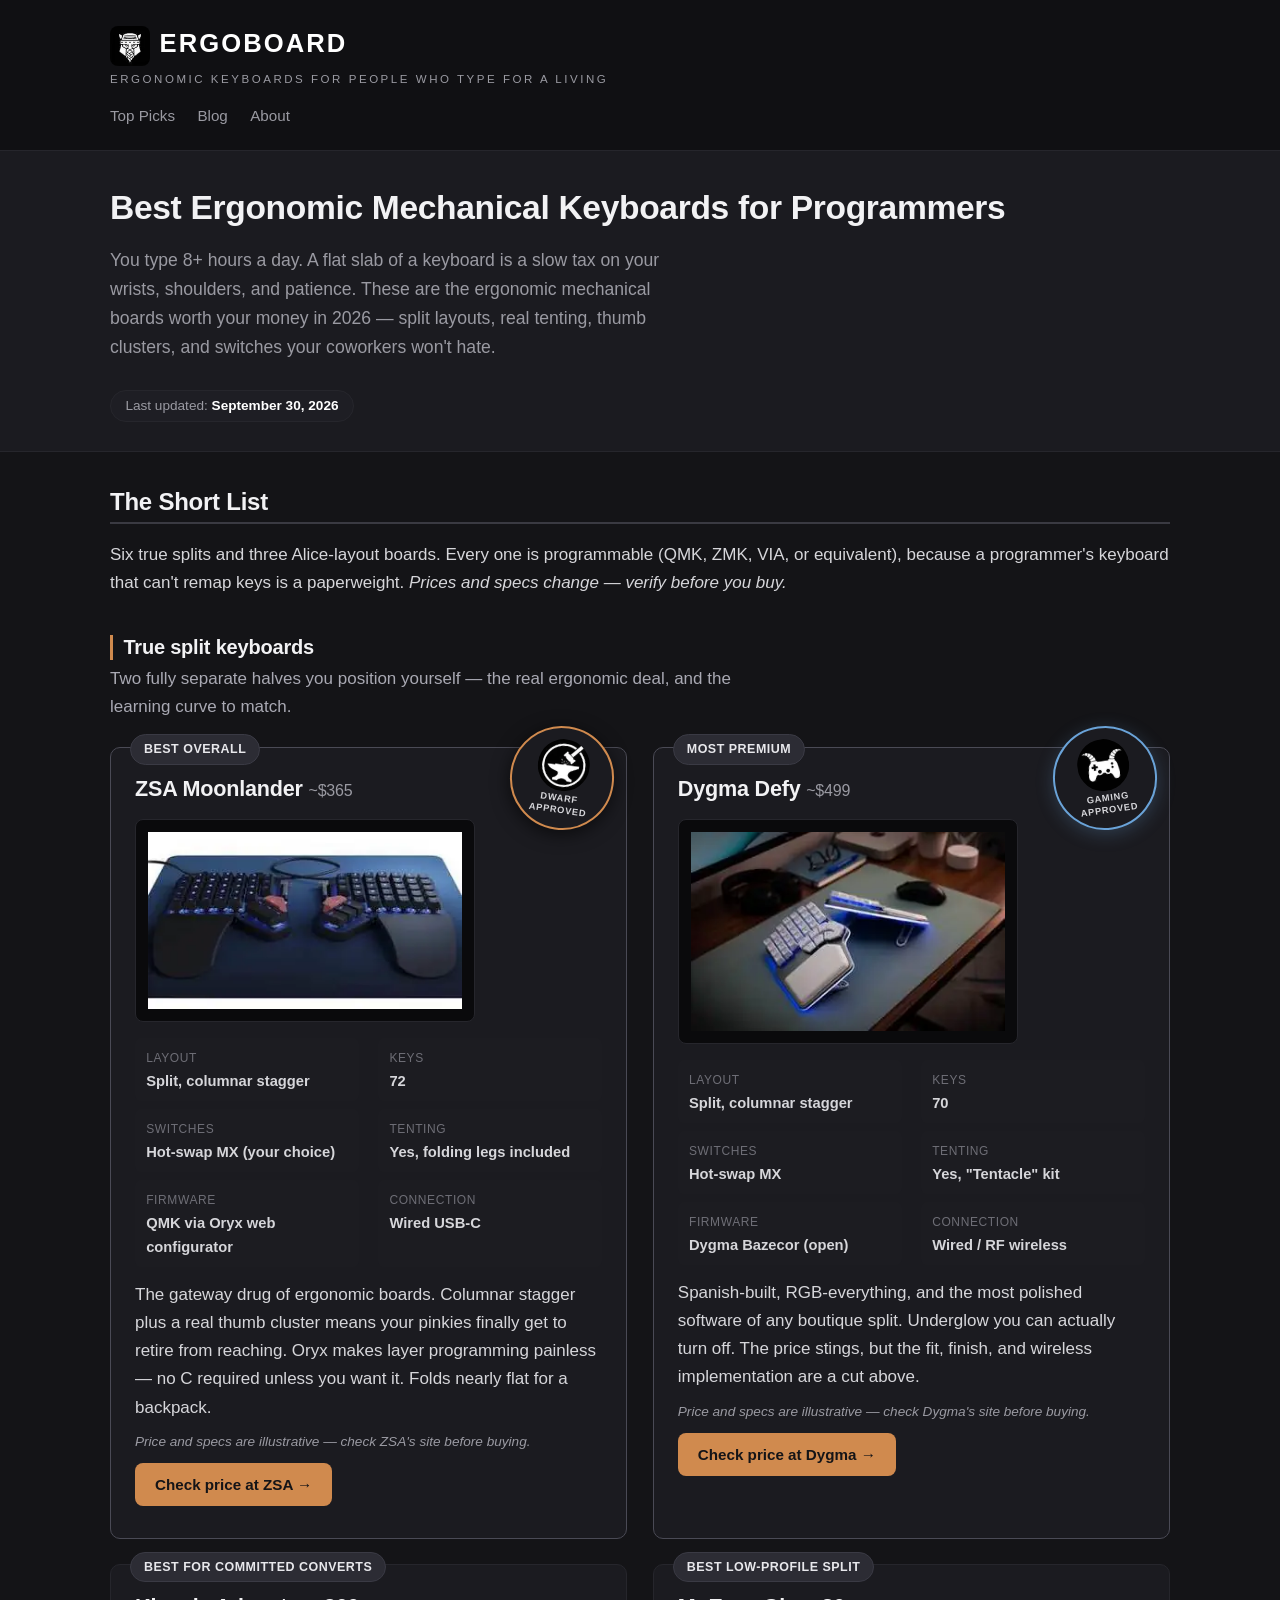
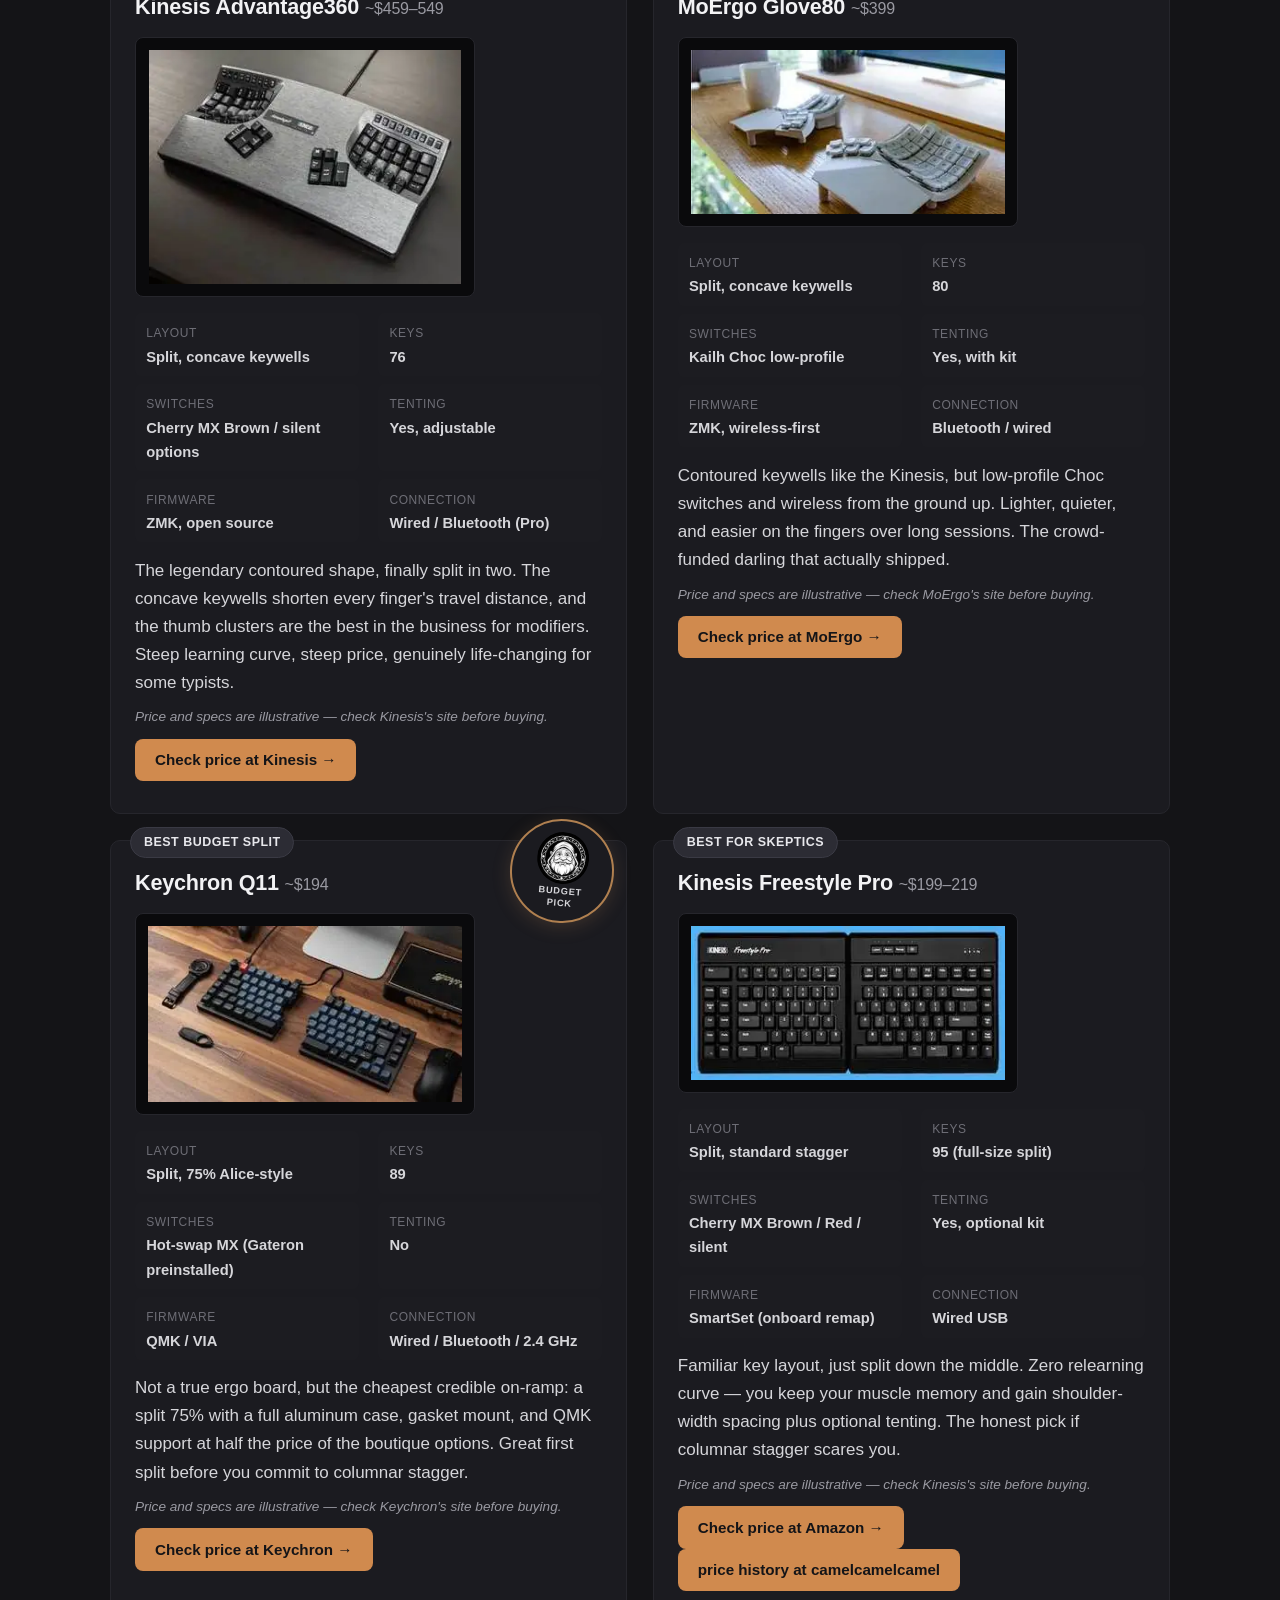
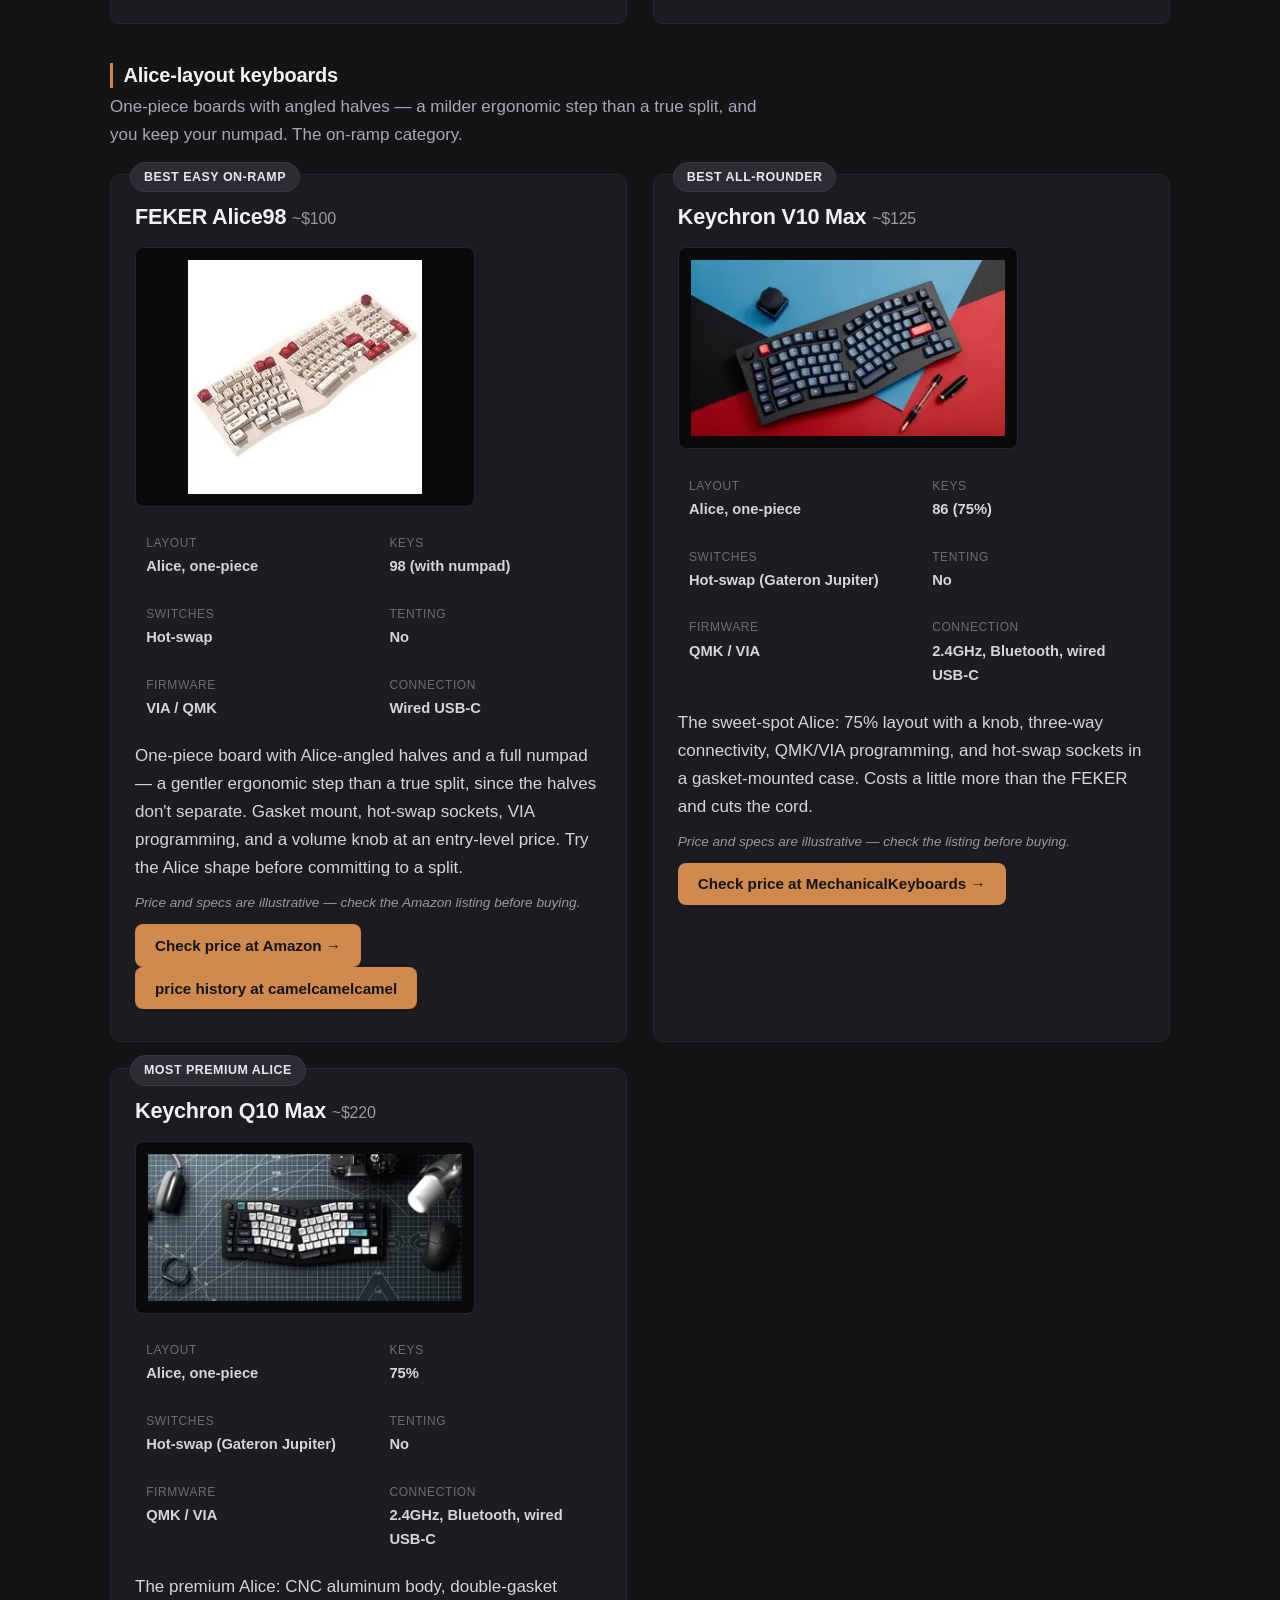
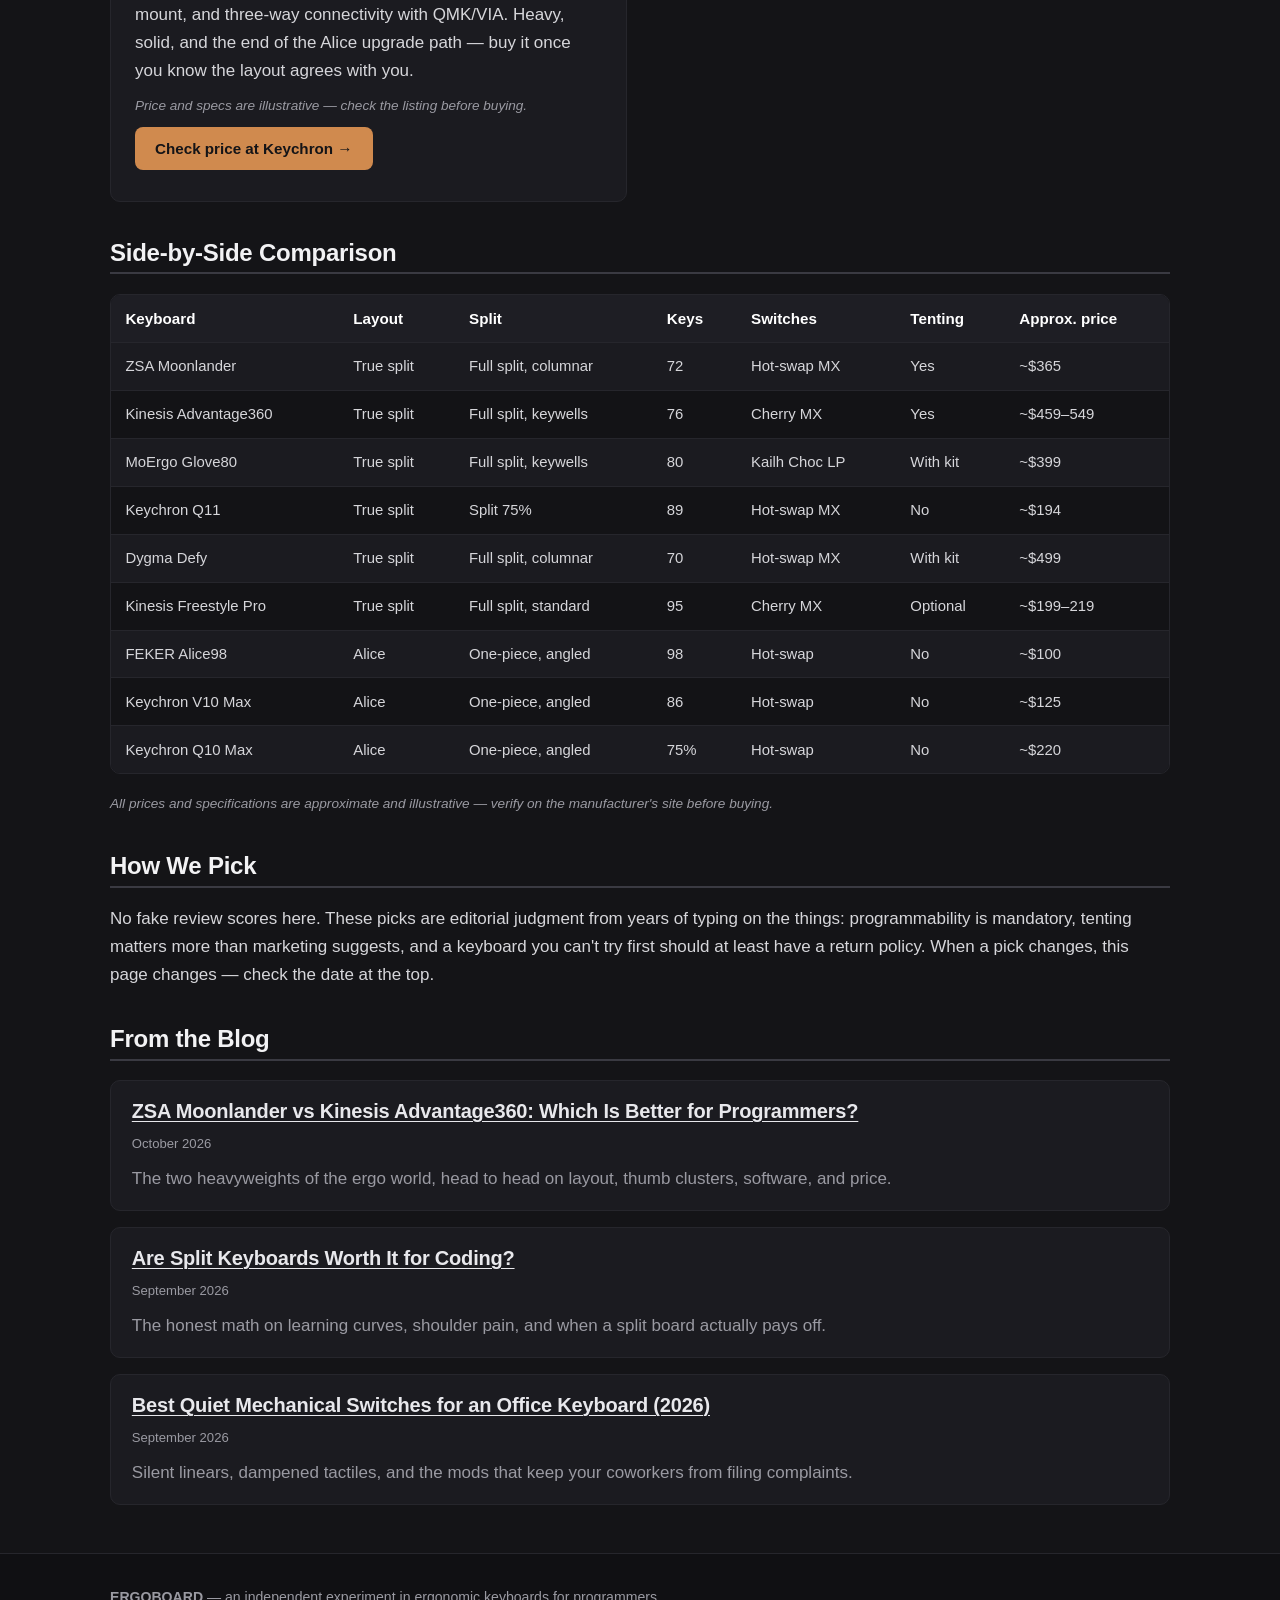
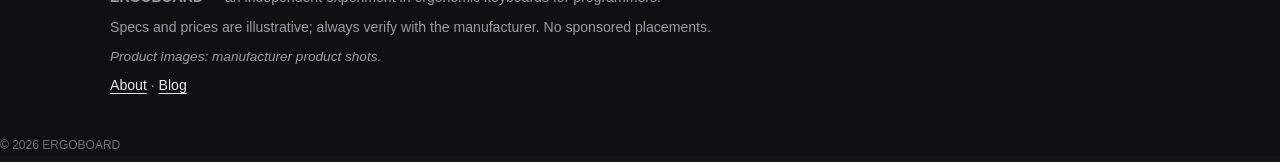
==== commit 3306f8bb: "Add camelcamelcamel price-history links for Amazon boards" ====
--- a/index.html
+++ b/index.html
@@ -140,7 +140,7 @@
     </div>
     <p>Familiar key layout, just split down the middle. Zero relearning curve — you keep your muscle memory and gain shoulder-width spacing plus optional tenting. The honest pick if columnar stagger scares you.</p>
     <p class="fineprint">Price and specs are illustrative — check Kinesis's site before buying.</p>
-  <p class="buy"><a href="https://www.amazon.com/dp/B07J1ZJ6XR" target="_blank" rel="noopener">Check price at Amazon &rarr;</a></p>
+  <p class="buy"><a href="https://www.amazon.com/dp/B07J1ZJ6XR" target="_blank" rel="noopener">Check price at Amazon &rarr;</a><br><a class="hist" href="https://camelcamelcamel.com/product/B07J1ZJ6XR" target="_blank" rel="noopener">price history at camelcamelcamel</a></p>
 </section>
 </div>
 
@@ -162,7 +162,7 @@
     </div>
     <p>One-piece board with Alice-angled halves and a full numpad — a gentler ergonomic step than a true split, since the halves don't separate. Gasket mount, hot-swap sockets, VIA programming, and a volume knob at an entry-level price. Try the Alice shape before committing to a split.</p>
     <p class="fineprint">Price and specs are illustrative — check the Amazon listing before buying.</p>
-  <p class="buy"><a href="https://www.amazon.com/dp/B0DF2HGK3D" target="_blank" rel="noopener">Check price at Amazon &rarr;</a></p>
+  <p class="buy"><a href="https://www.amazon.com/dp/B0DF2HGK3D" target="_blank" rel="noopener">Check price at Amazon &rarr;</a><br><a class="hist" href="https://camelcamelcamel.com/product/B0DF2HGK3D" target="_blank" rel="noopener">price history at camelcamelcamel</a></p>
 </section>
 <section class="pick">
     <span class="badge">Best all-rounder</span>
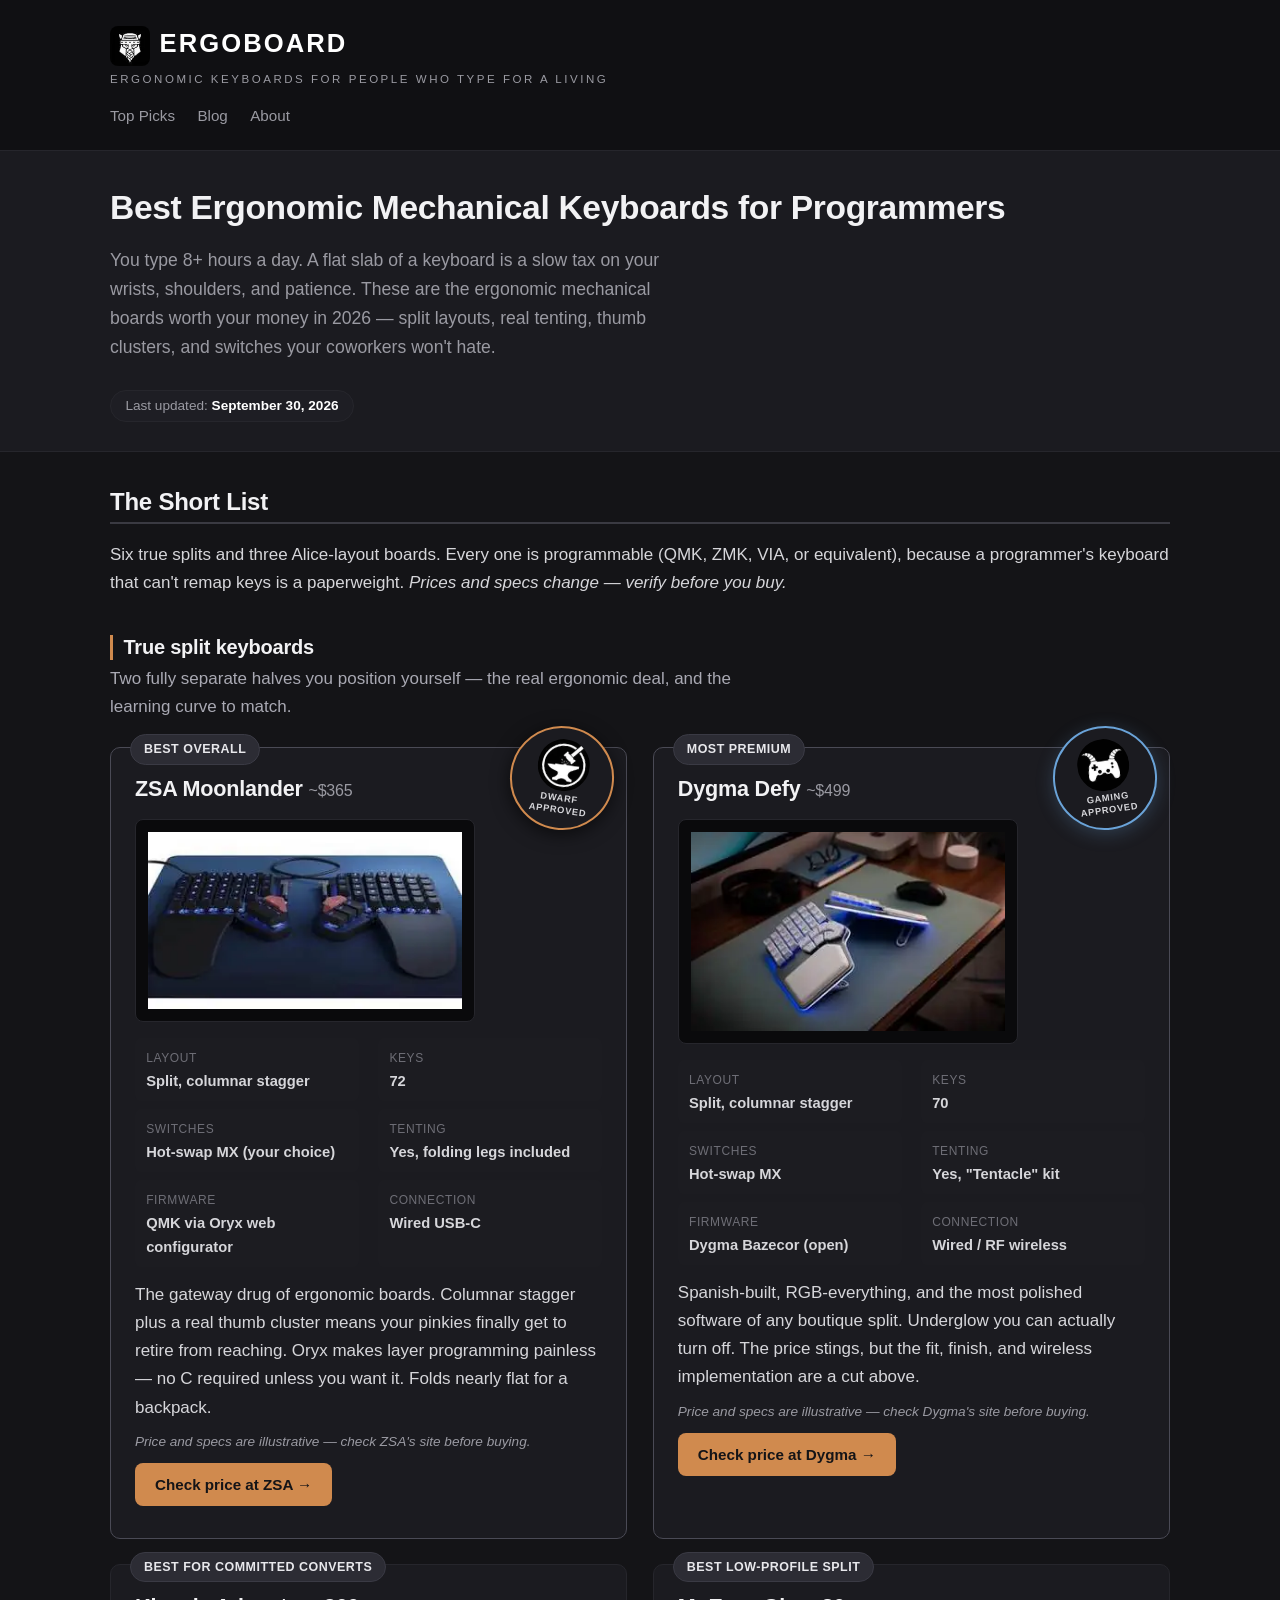
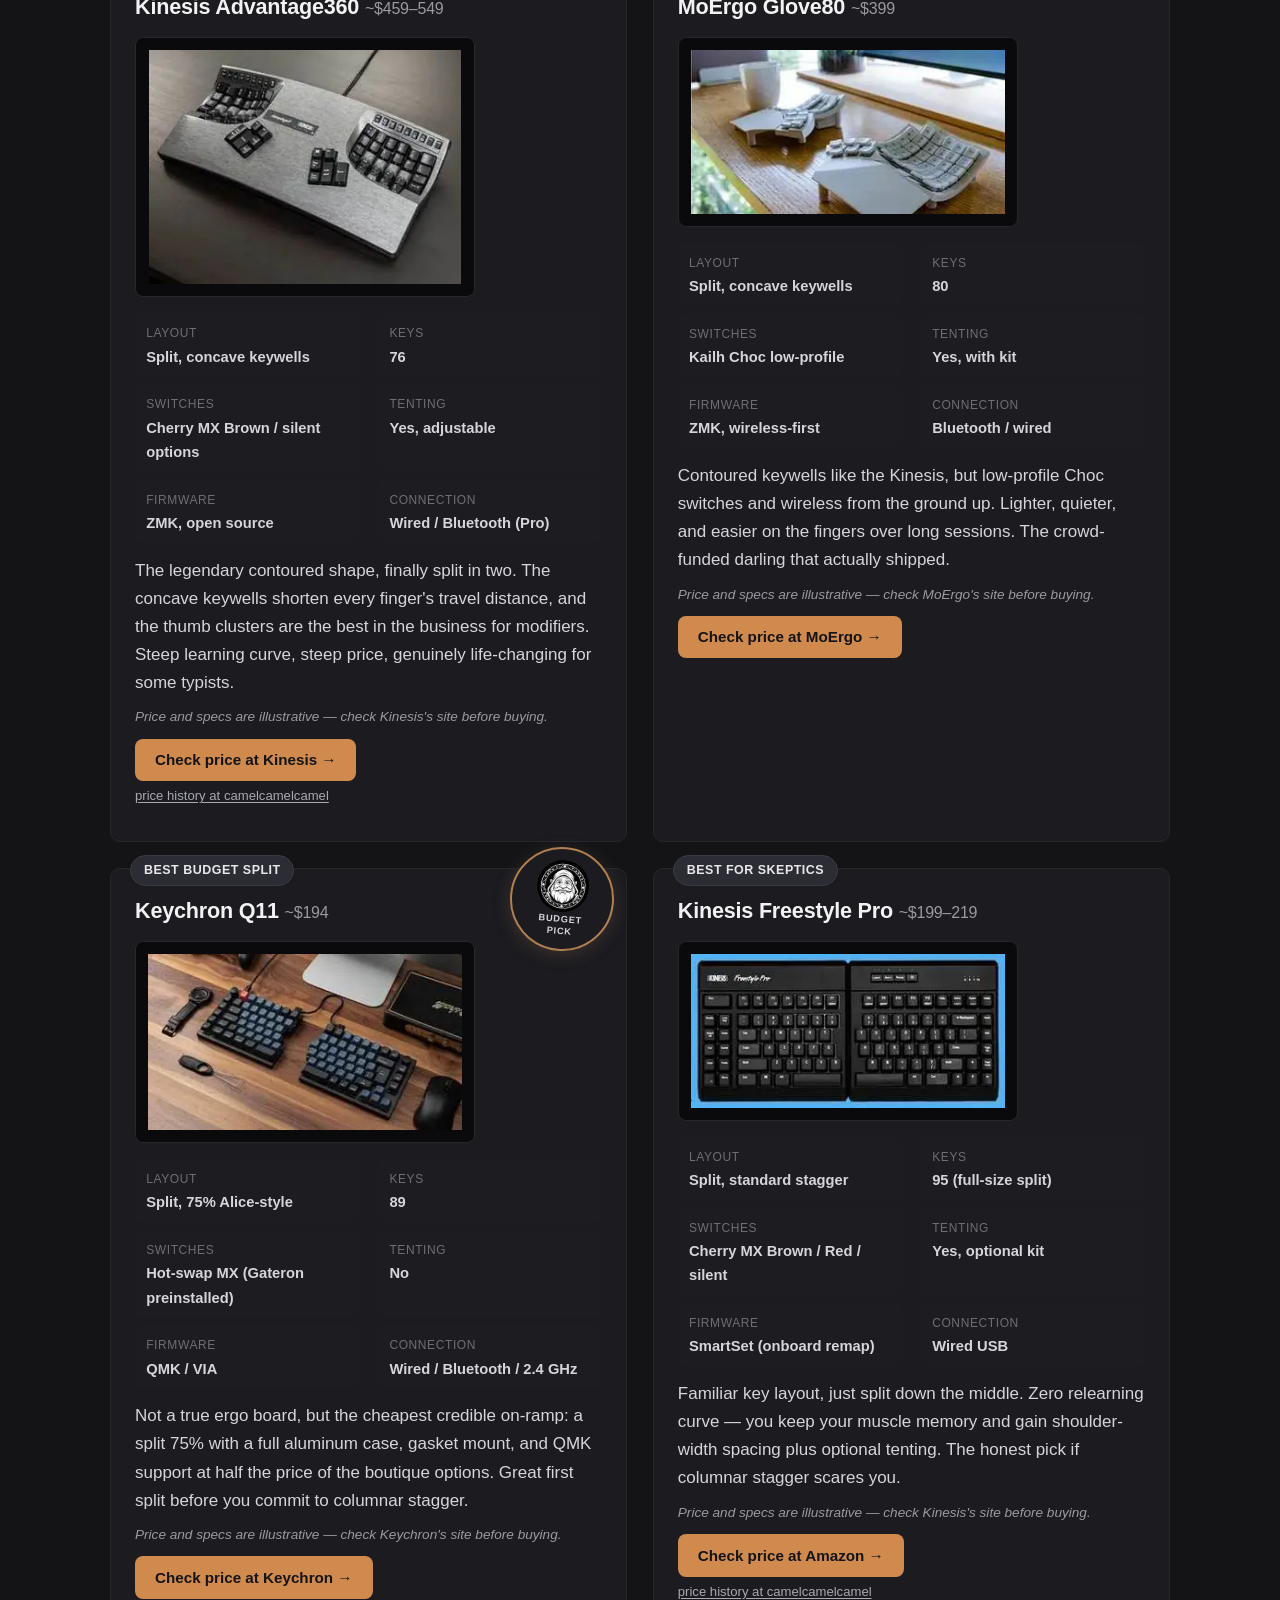
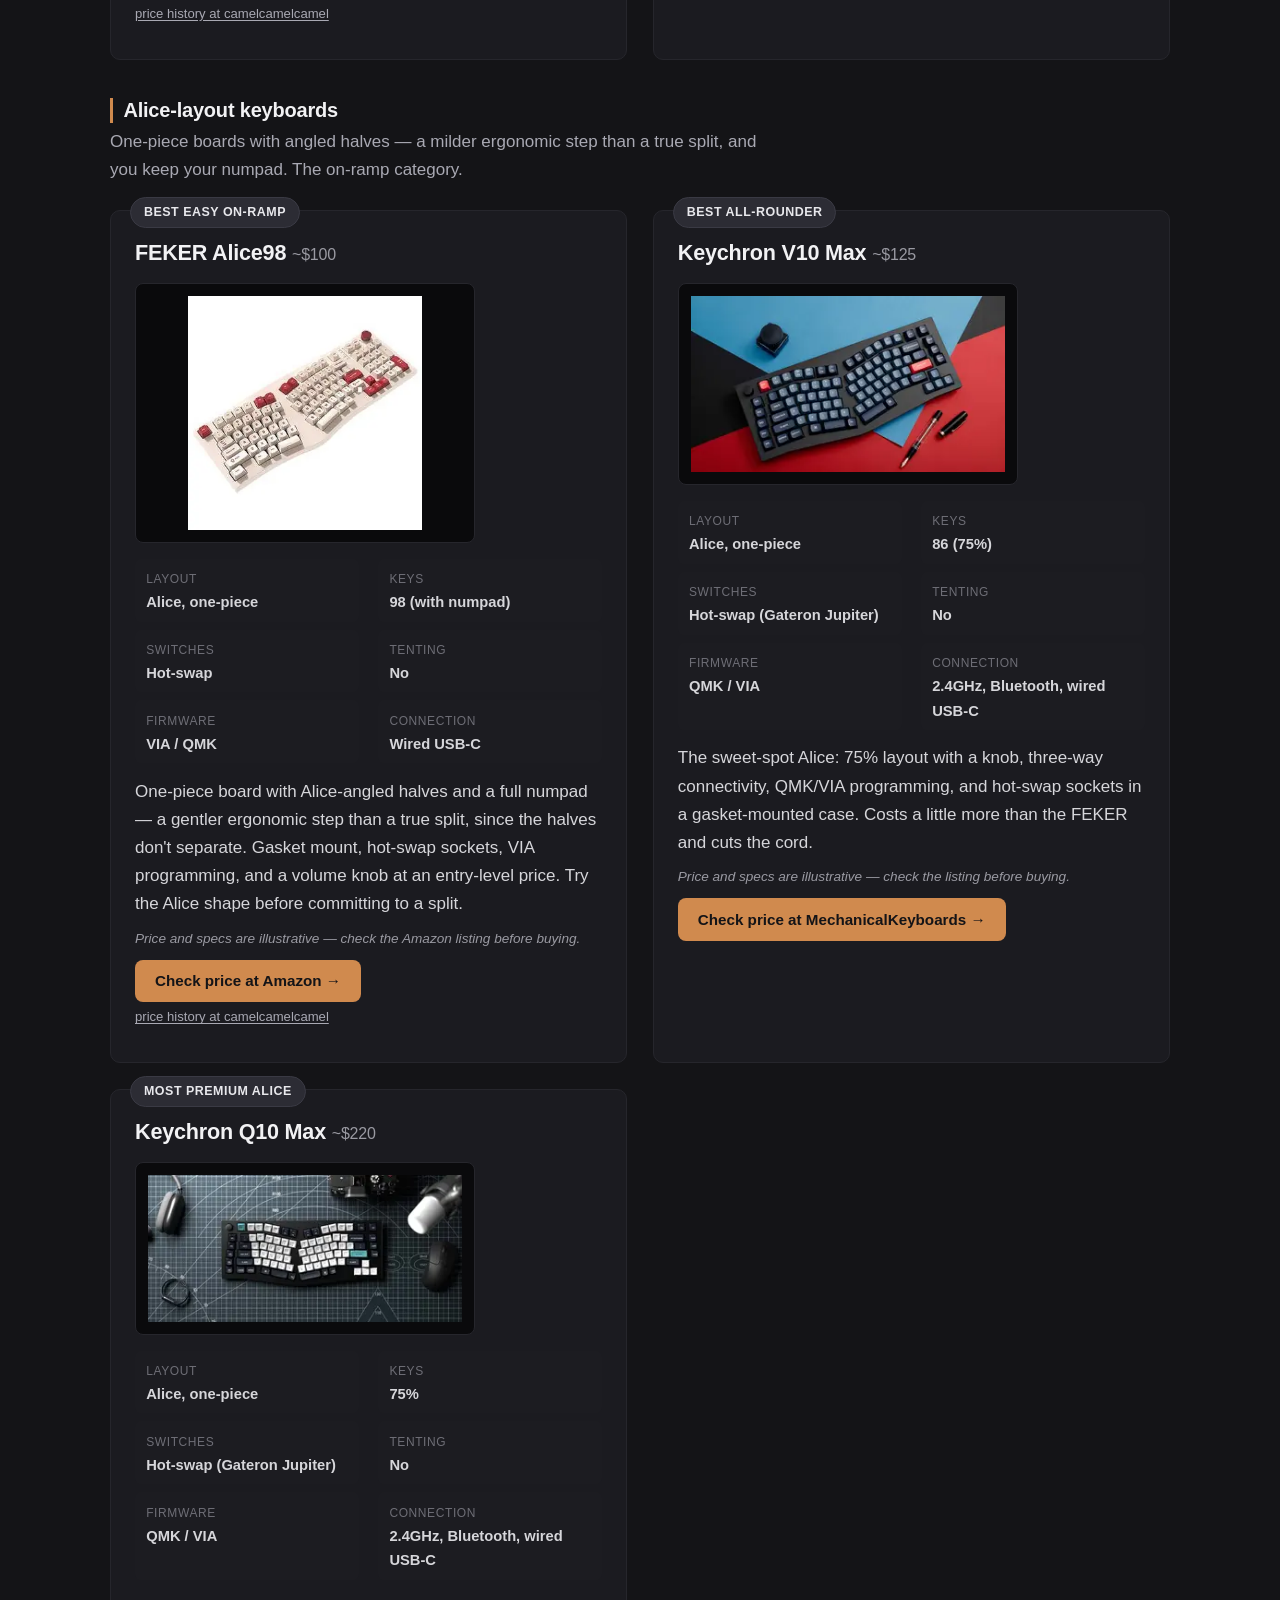
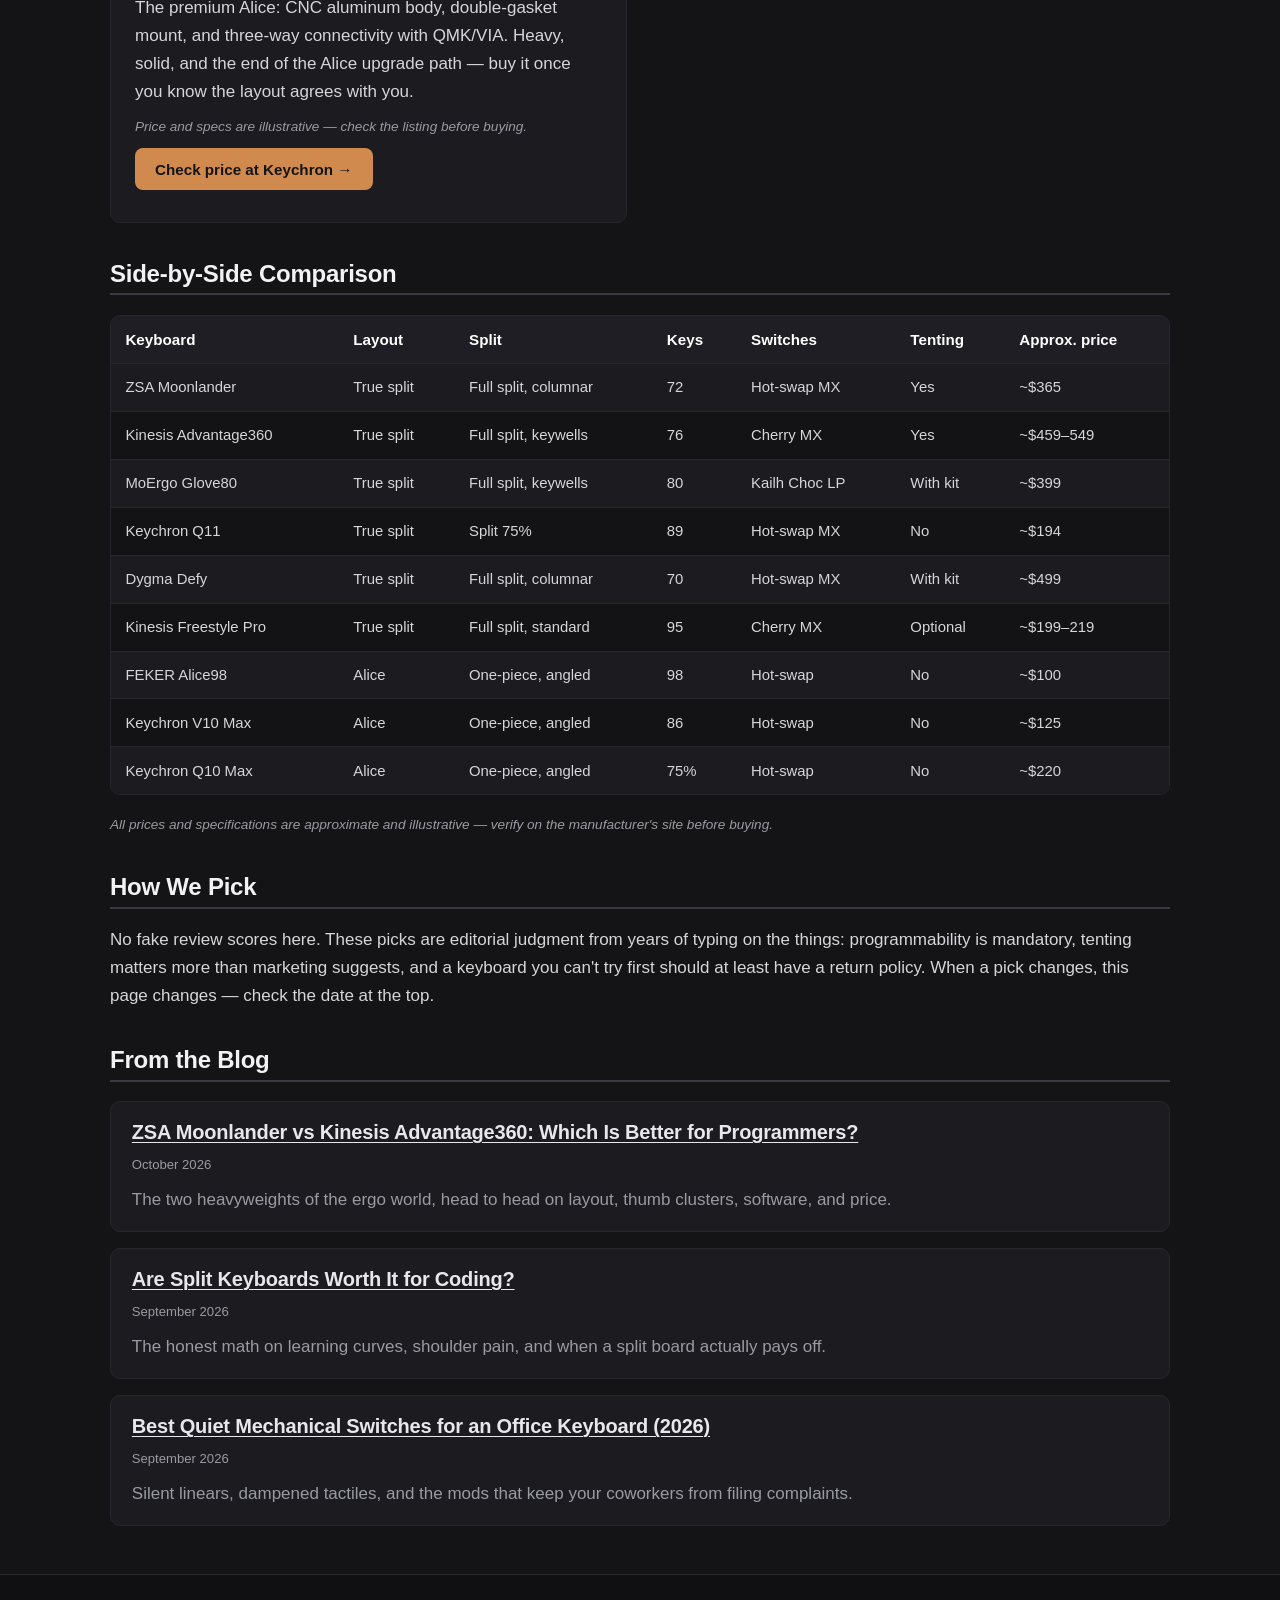
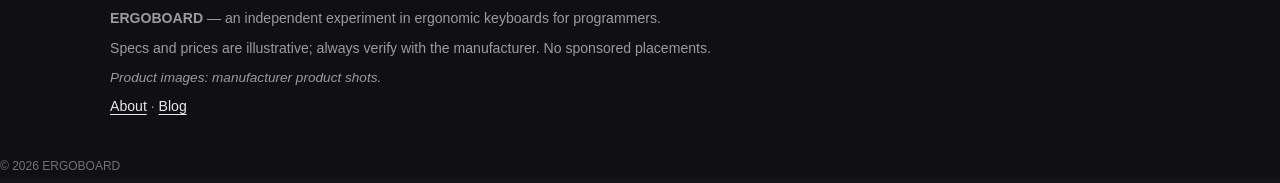
==== commit 0b332b01: "Add camelcamelcamel links for Advantage360 and Q11" ====
--- a/index.html
+++ b/index.html
@@ -88,7 +88,7 @@
     </div>
     <p>The legendary contoured shape, finally split in two. The concave keywells shorten every finger's travel distance, and the thumb clusters are the best in the business for modifiers. Steep learning curve, steep price, genuinely life-changing for some typists.</p>
     <p class="fineprint">Price and specs are illustrative — check Kinesis's site before buying.</p>
-  <p class="buy"><a href="https://kinesis-ergo.com/shop/adv360/" target="_blank" rel="noopener">Check price at Kinesis &rarr;</a></p>
+  <p class="buy"><a href="https://kinesis-ergo.com/shop/adv360/" target="_blank" rel="noopener">Check price at Kinesis &rarr;</a><br><a class="hist" href="https://camelcamelcamel.com/product/B0BCHMGZMD" target="_blank" rel="noopener">price history at camelcamelcamel</a></p>
 </section>
 
 <section class="pick">
@@ -123,7 +123,7 @@
     </div>
     <p>Not a true ergo board, but the cheapest credible on-ramp: a split 75% with a full aluminum case, gasket mount, and QMK support at half the price of the boutique options. Great first split before you commit to columnar stagger.</p>
     <p class="fineprint">Price and specs are illustrative — check Keychron's site before buying.</p>
-  <p class="buy"><a href="https://www.keychron.com/products/keychron-q11-qmk-custom-mechanical-keyboard" target="_blank" rel="noopener">Check price at Keychron &rarr;</a></p>
+  <p class="buy"><a href="https://www.keychron.com/products/keychron-q11-qmk-custom-mechanical-keyboard" target="_blank" rel="noopener">Check price at Keychron &rarr;</a><br><a class="hist" href="https://camelcamelcamel.com/product/B0FSL3MDFF" target="_blank" rel="noopener">price history at camelcamelcamel</a></p>
 </section>
 
 <section class="pick">
--- a/styles.css
+++ b/styles.css
@@ -241,6 +241,12 @@
   border-radius: 8px; text-decoration: none;
 }
 .buy a:hover { color: #141417; filter: brightness(1.12); }
+.buy a.hist {
+  display: inline; background: none; color: var(--muted, #a9a9b3);
+  font-weight: 400; font-size: 0.82rem; padding: 0; border-radius: 0;
+  text-decoration: underline; text-underline-offset: 2px;
+}
+.buy a.hist:hover { color: var(--ember); filter: none; }
 
 .group-label {
   font-size: 1.25rem; margin: 2.4rem 0 0.3rem;
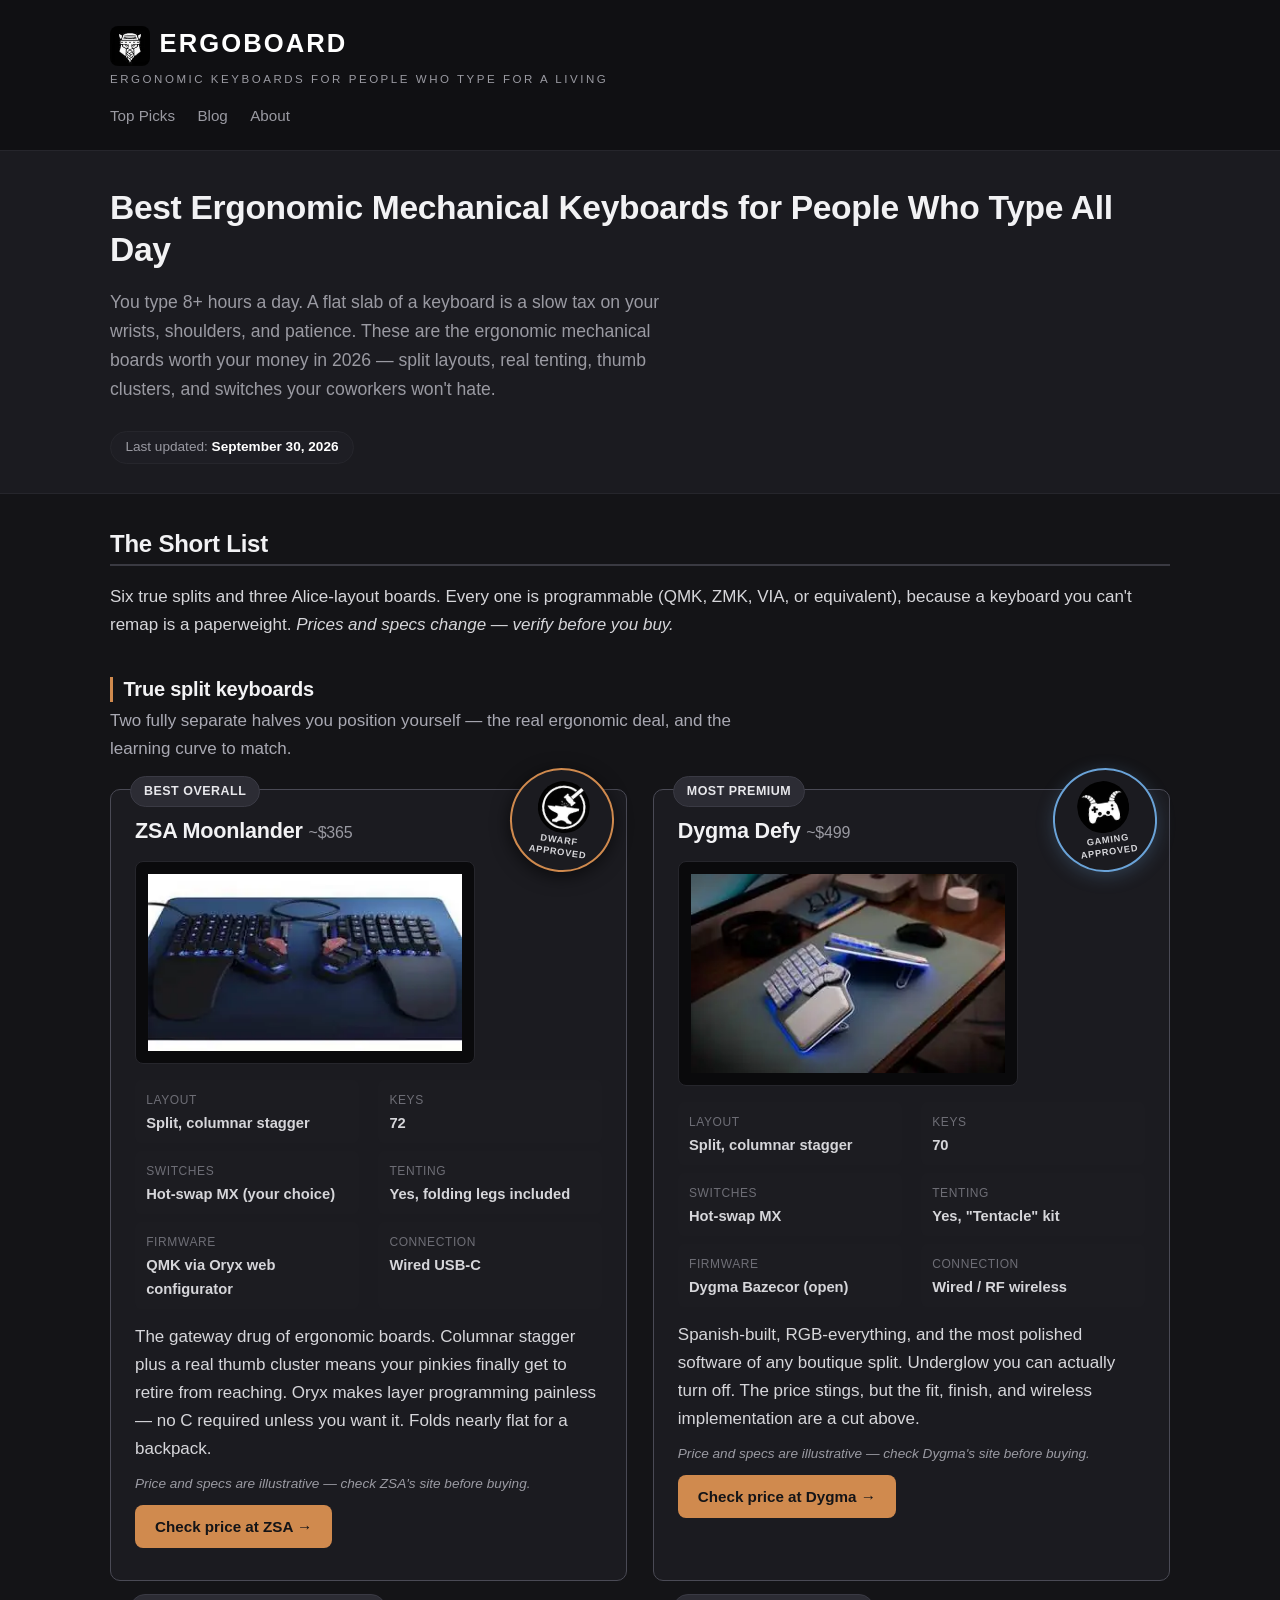
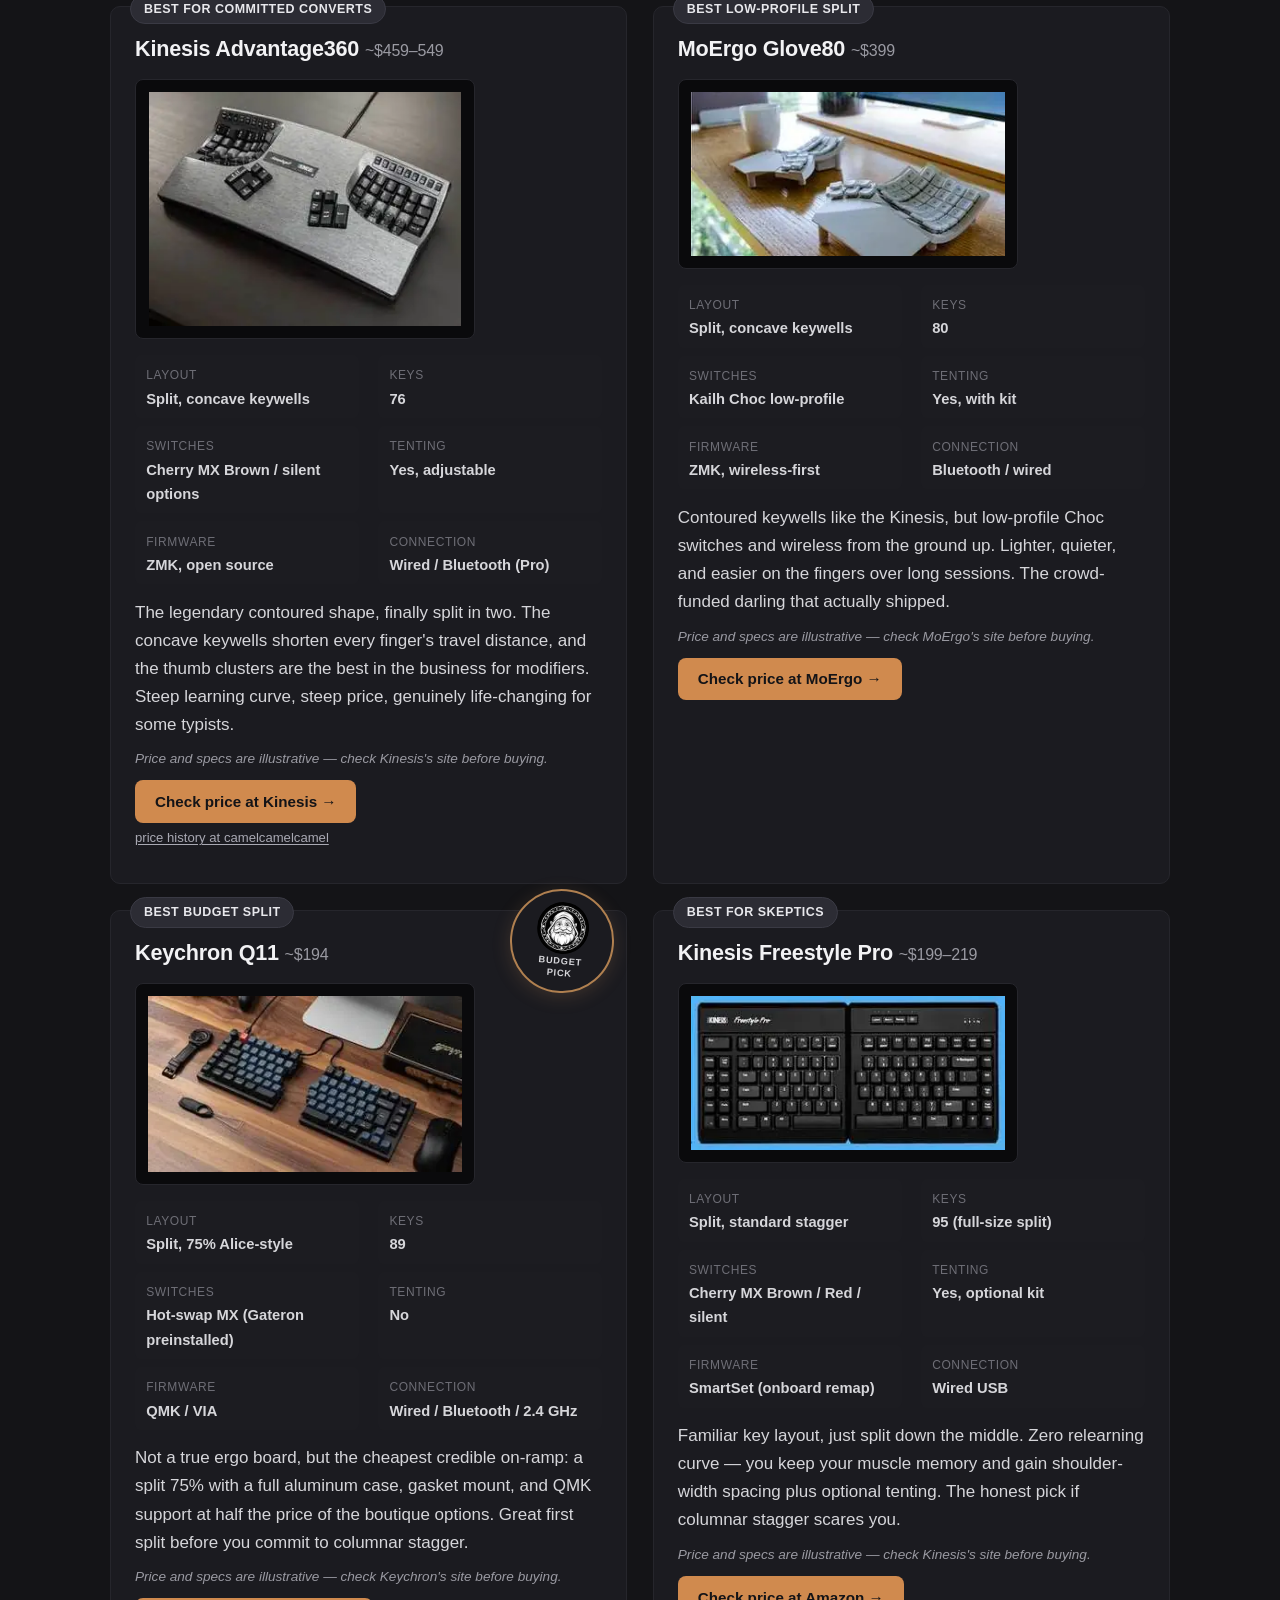
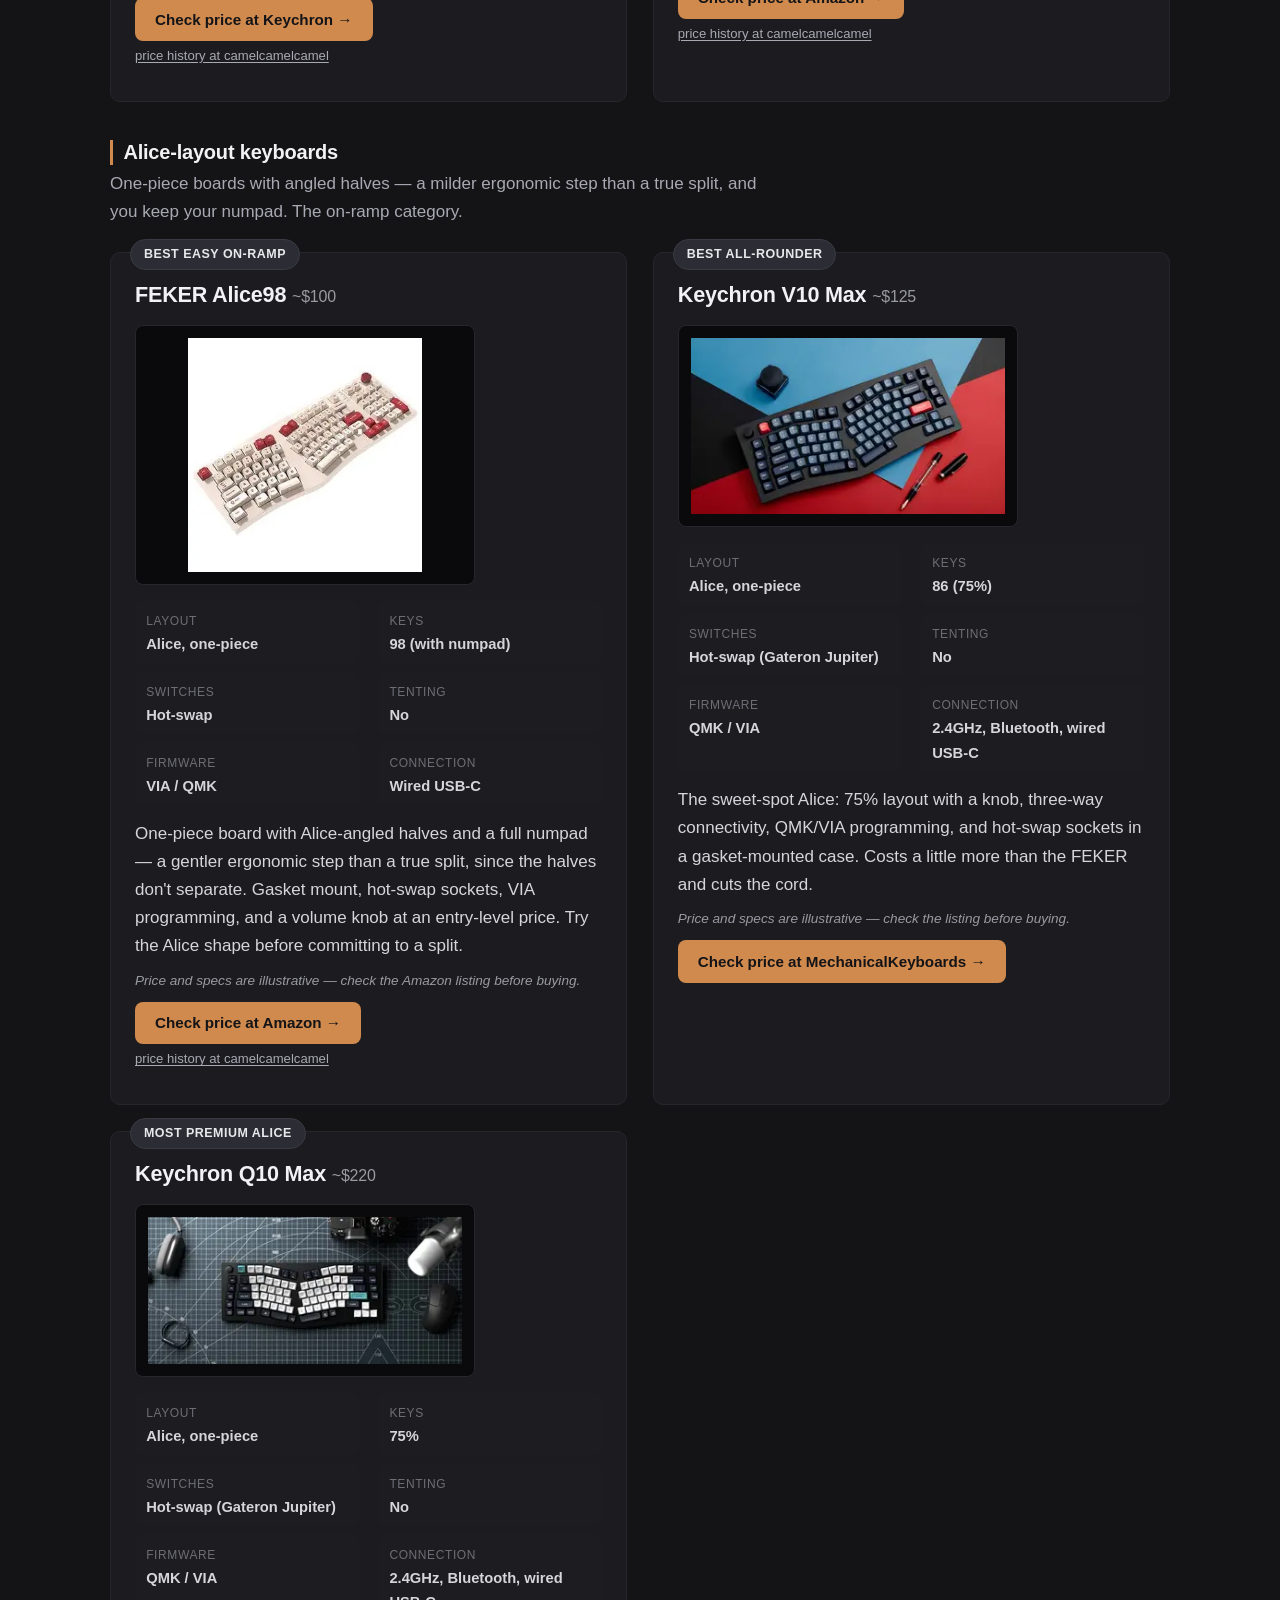
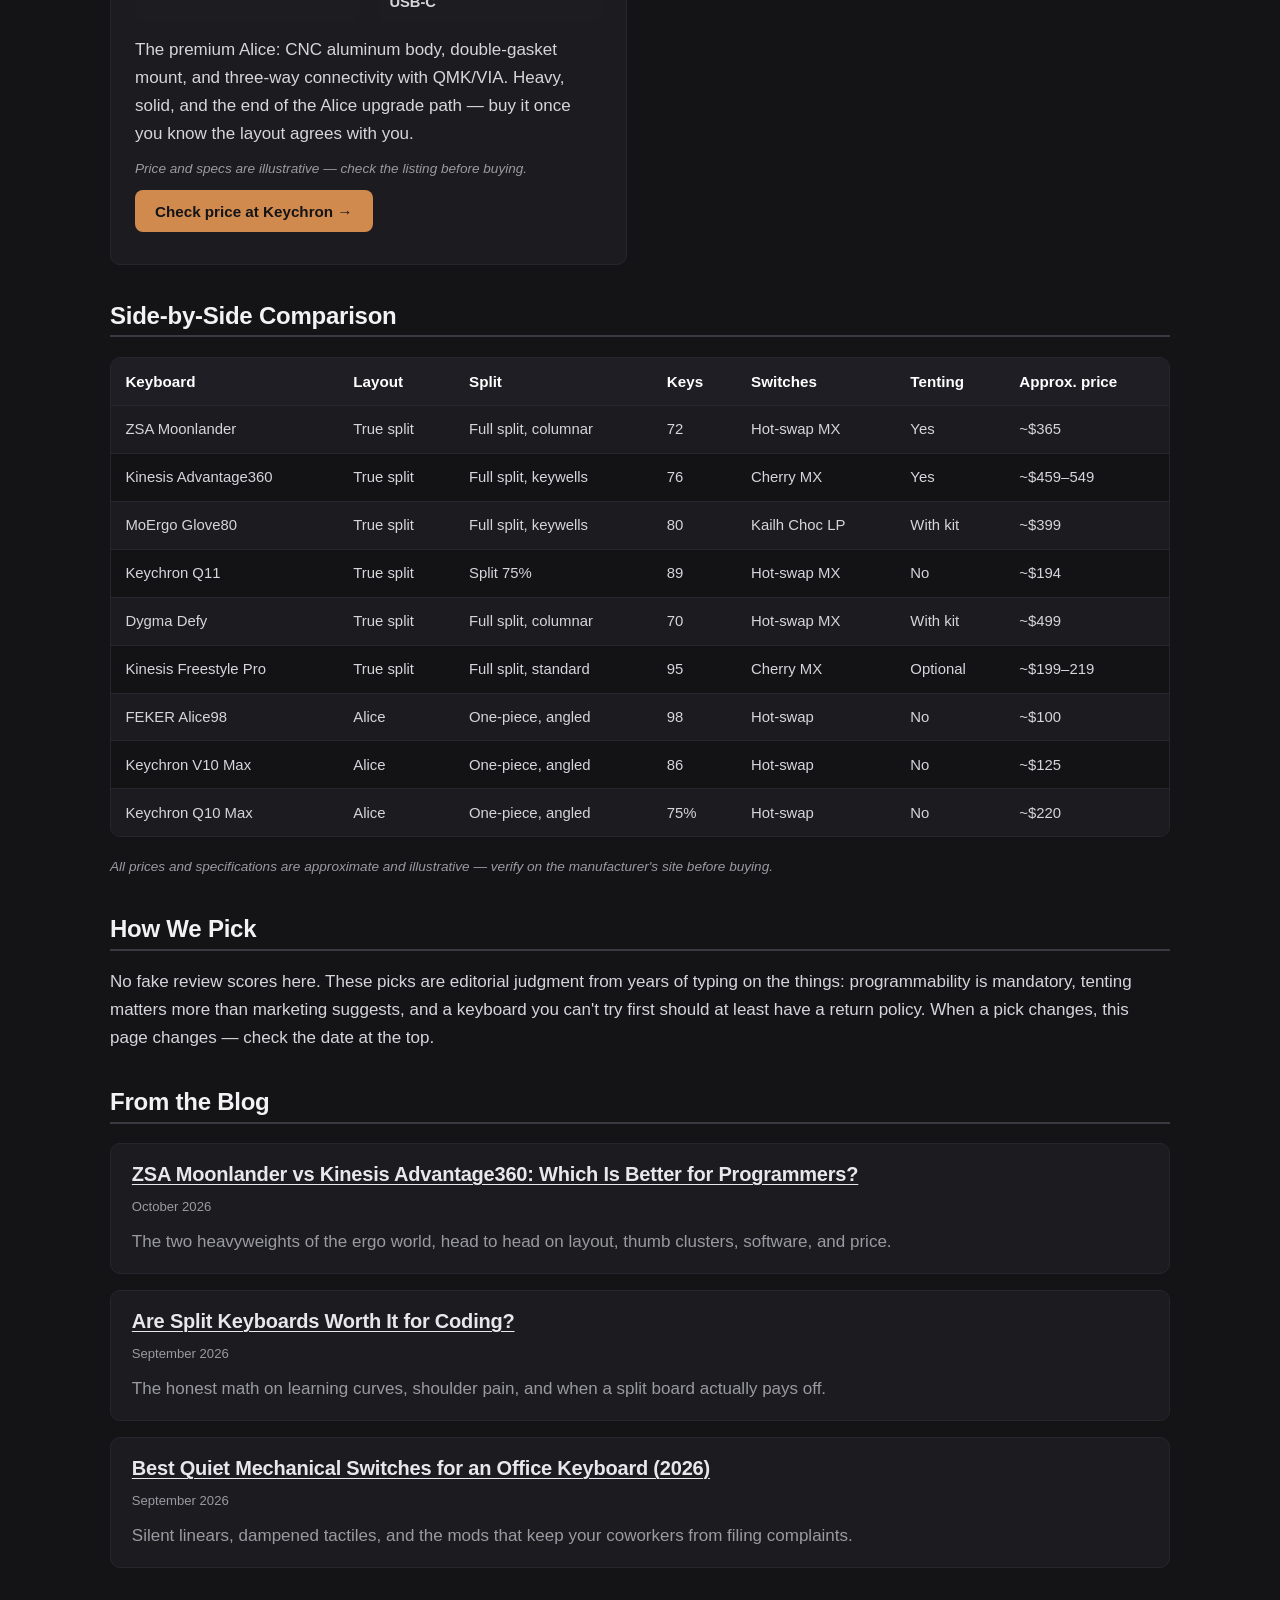
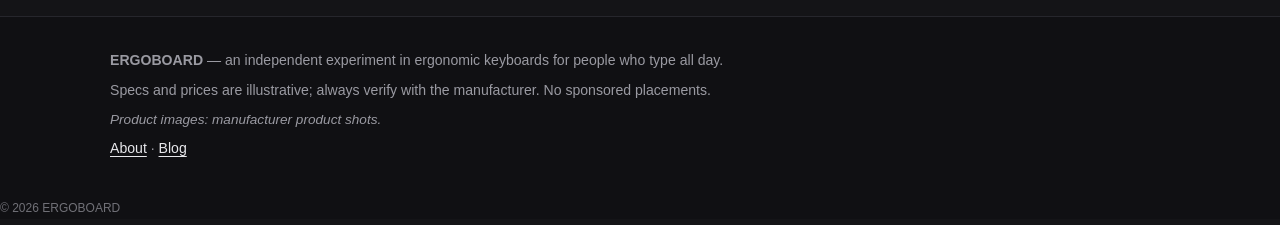
==== commit a25a9877: "Broaden header: keyboards for people who type all day, not just programmers" ====
--- a/index.html
+++ b/index.html
@@ -3,8 +3,8 @@
 <head>
   <meta charset="utf-8">
   <meta name="viewport" content="width=device-width, initial-scale=1">
-  <title>Best Ergonomic Mechanical Keyboards for Programmers (2026 Picks)</title>
-  <meta name="description" content="Hand-picked ergonomic mechanical keyboards for programmers: split layouts, tenting, thumb clusters and quiet switches. Current top picks compared, updated regularly.">
+  <title>Best Ergonomic Mechanical Keyboards for People Who Type All Day (2026 Picks)</title>
+  <meta name="description" content="Hand-picked ergonomic mechanical keyboards for people who type all day: split layouts, tenting, thumb clusters and quiet switches. Current top picks compared, updated regularly.">
   <link rel="icon" href="[data-uri]">
   <link rel="stylesheet" href="styles.css">
 </head>
@@ -23,7 +23,7 @@
 
 <section class="hero">
   <div class="wrap">
-    <h1>Best Ergonomic Mechanical Keyboards for Programmers</h1>
+    <h1>Best Ergonomic Mechanical Keyboards for People Who Type All Day</h1>
     <p class="lede">You type 8+ hours a day. A flat slab of a keyboard is a slow tax on your wrists, shoulders, and patience. These are the ergonomic mechanical boards worth your money in 2026 — split layouts, real tenting, thumb clusters, and switches your coworkers won't hate.</p>
     <span class="updated">Last updated: <strong>September 30, 2026</strong></span>
   </div>
@@ -32,7 +32,7 @@
 <main class="wrap">
 
   <h2>The Short List</h2>
-  <p>Six true splits and three Alice-layout boards. Every one is programmable (QMK, ZMK, VIA, or equivalent), because a programmer's keyboard that can't remap keys is a paperweight. <em>Prices and specs change — verify before you buy.</em></p>
+  <p>Six true splits and three Alice-layout boards. Every one is programmable (QMK, ZMK, VIA, or equivalent), because a keyboard you can't remap is a paperweight. <em>Prices and specs change — verify before you buy.</em></p>
 
   <h3 class="group-label">True split keyboards</h3>
   <p class="group-sub">Two fully separate halves you position yourself — the real ergonomic deal, and the learning curve to match.</p>
@@ -245,7 +245,7 @@
 
 <footer class="site-footer">
   <div class="wrap">
-    <p><strong>ERGOBOARD</strong> — an independent experiment in ergonomic keyboards for programmers.</p>
+    <p><strong>ERGOBOARD</strong> — an independent experiment in ergonomic keyboards for people who type all day.</p>
     <p>Specs and prices are illustrative; always verify with the manufacturer. No sponsored placements.</p>
     <p class="fineprint">Product images: manufacturer product shots.</p>
     <p><a href="about.html">About</a> · <a href="blog/index.html">Blog</a></p>
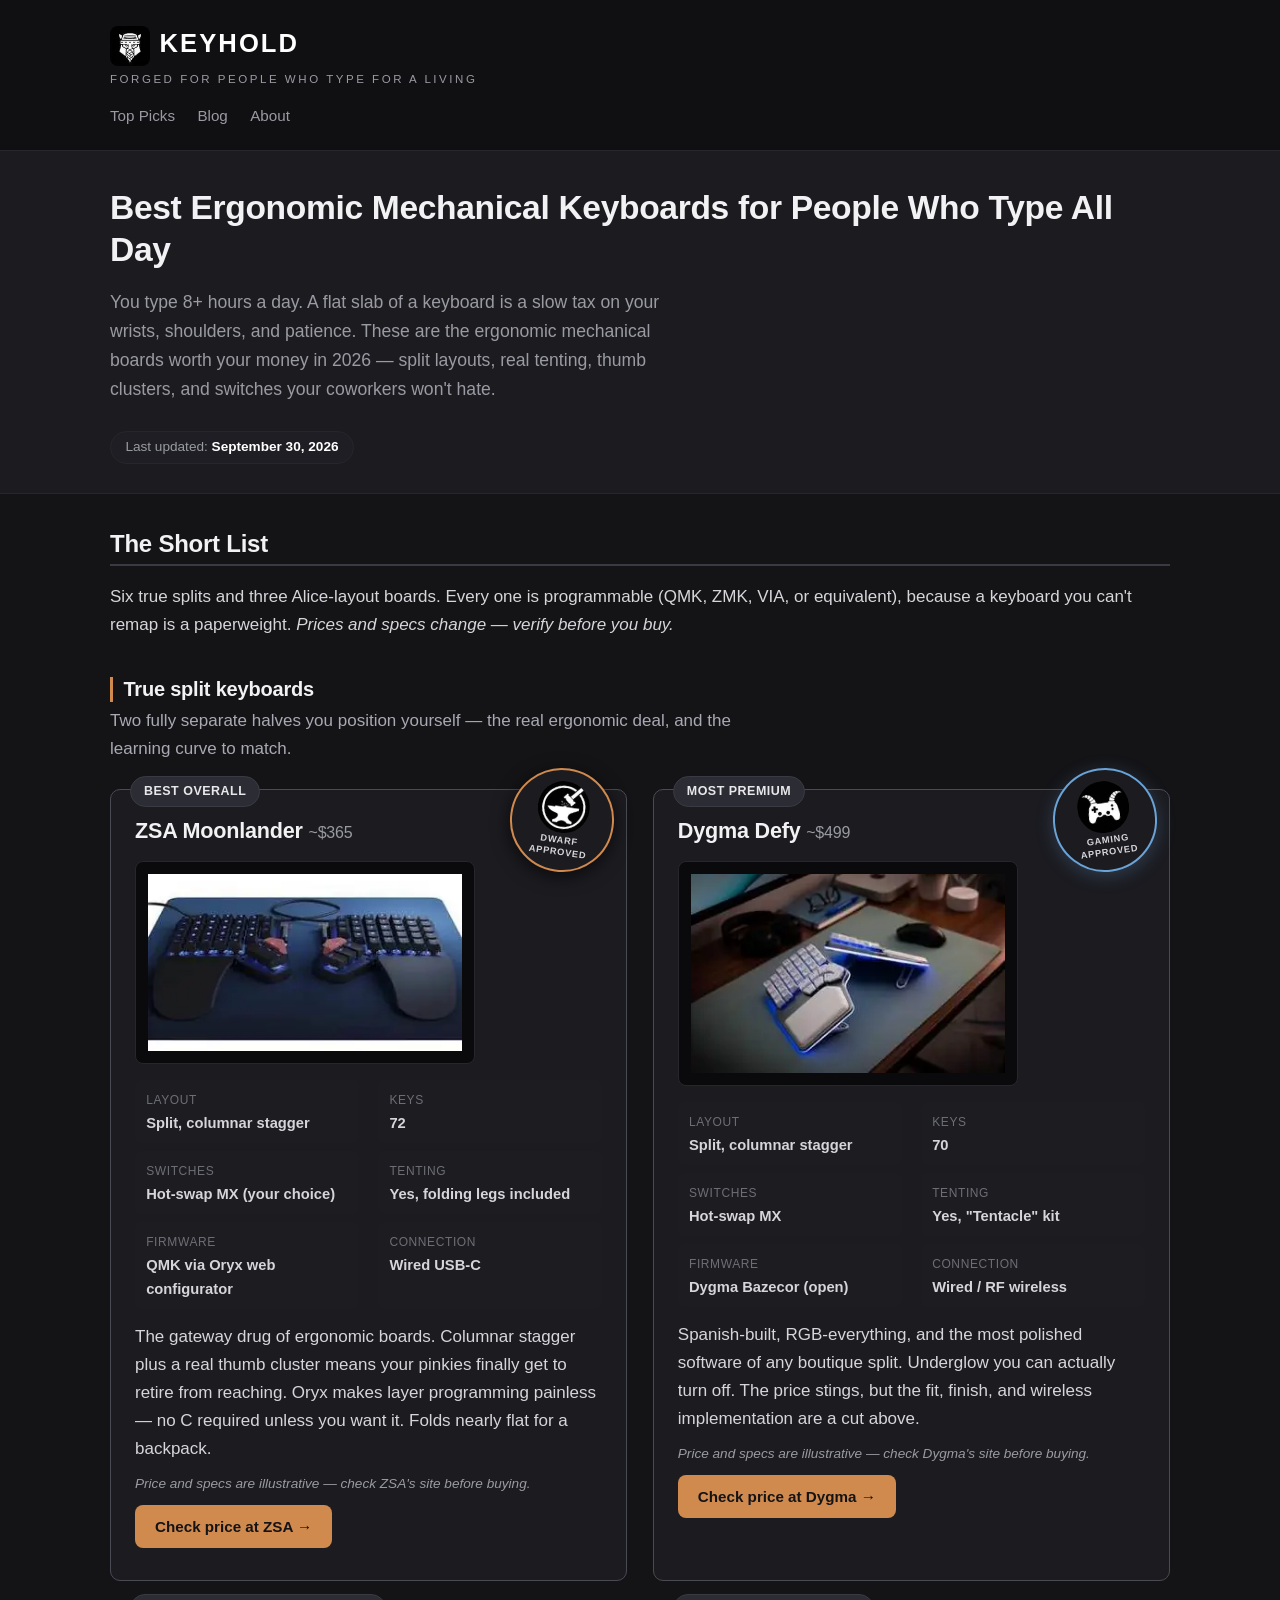
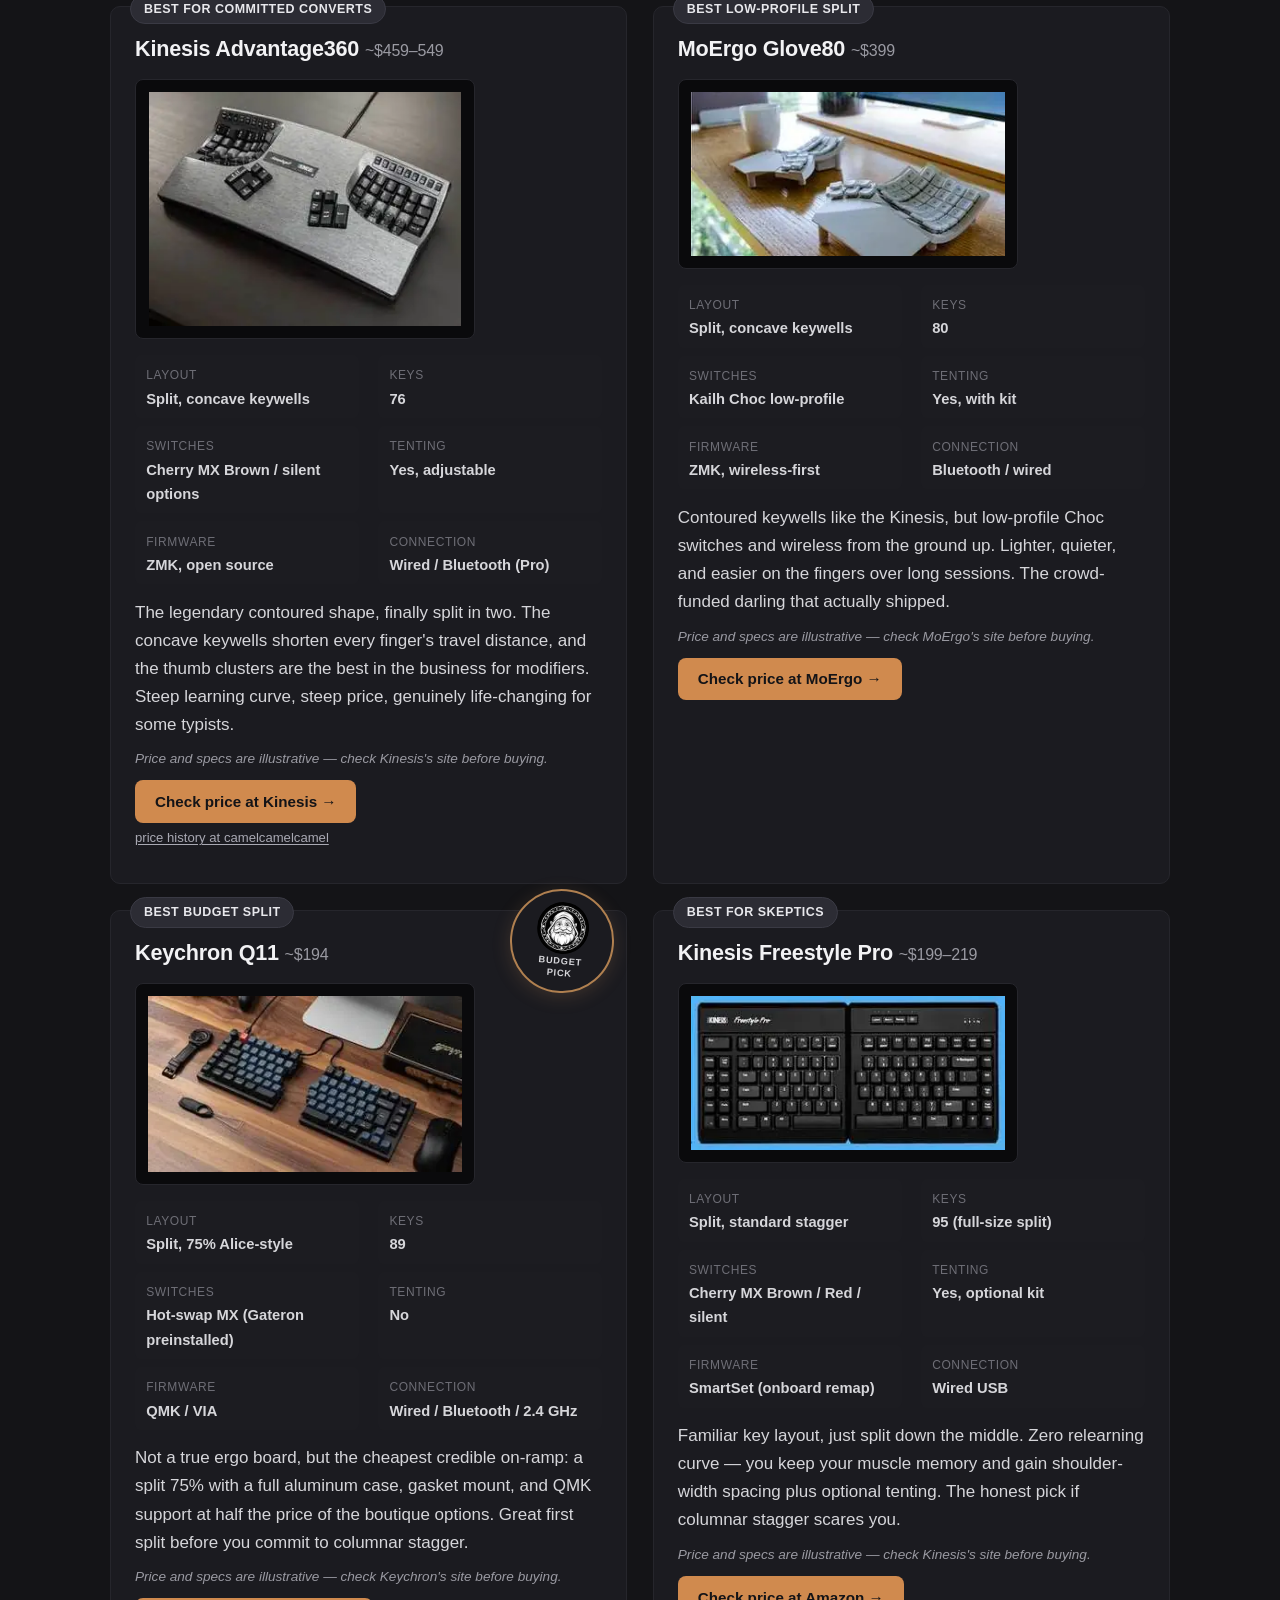
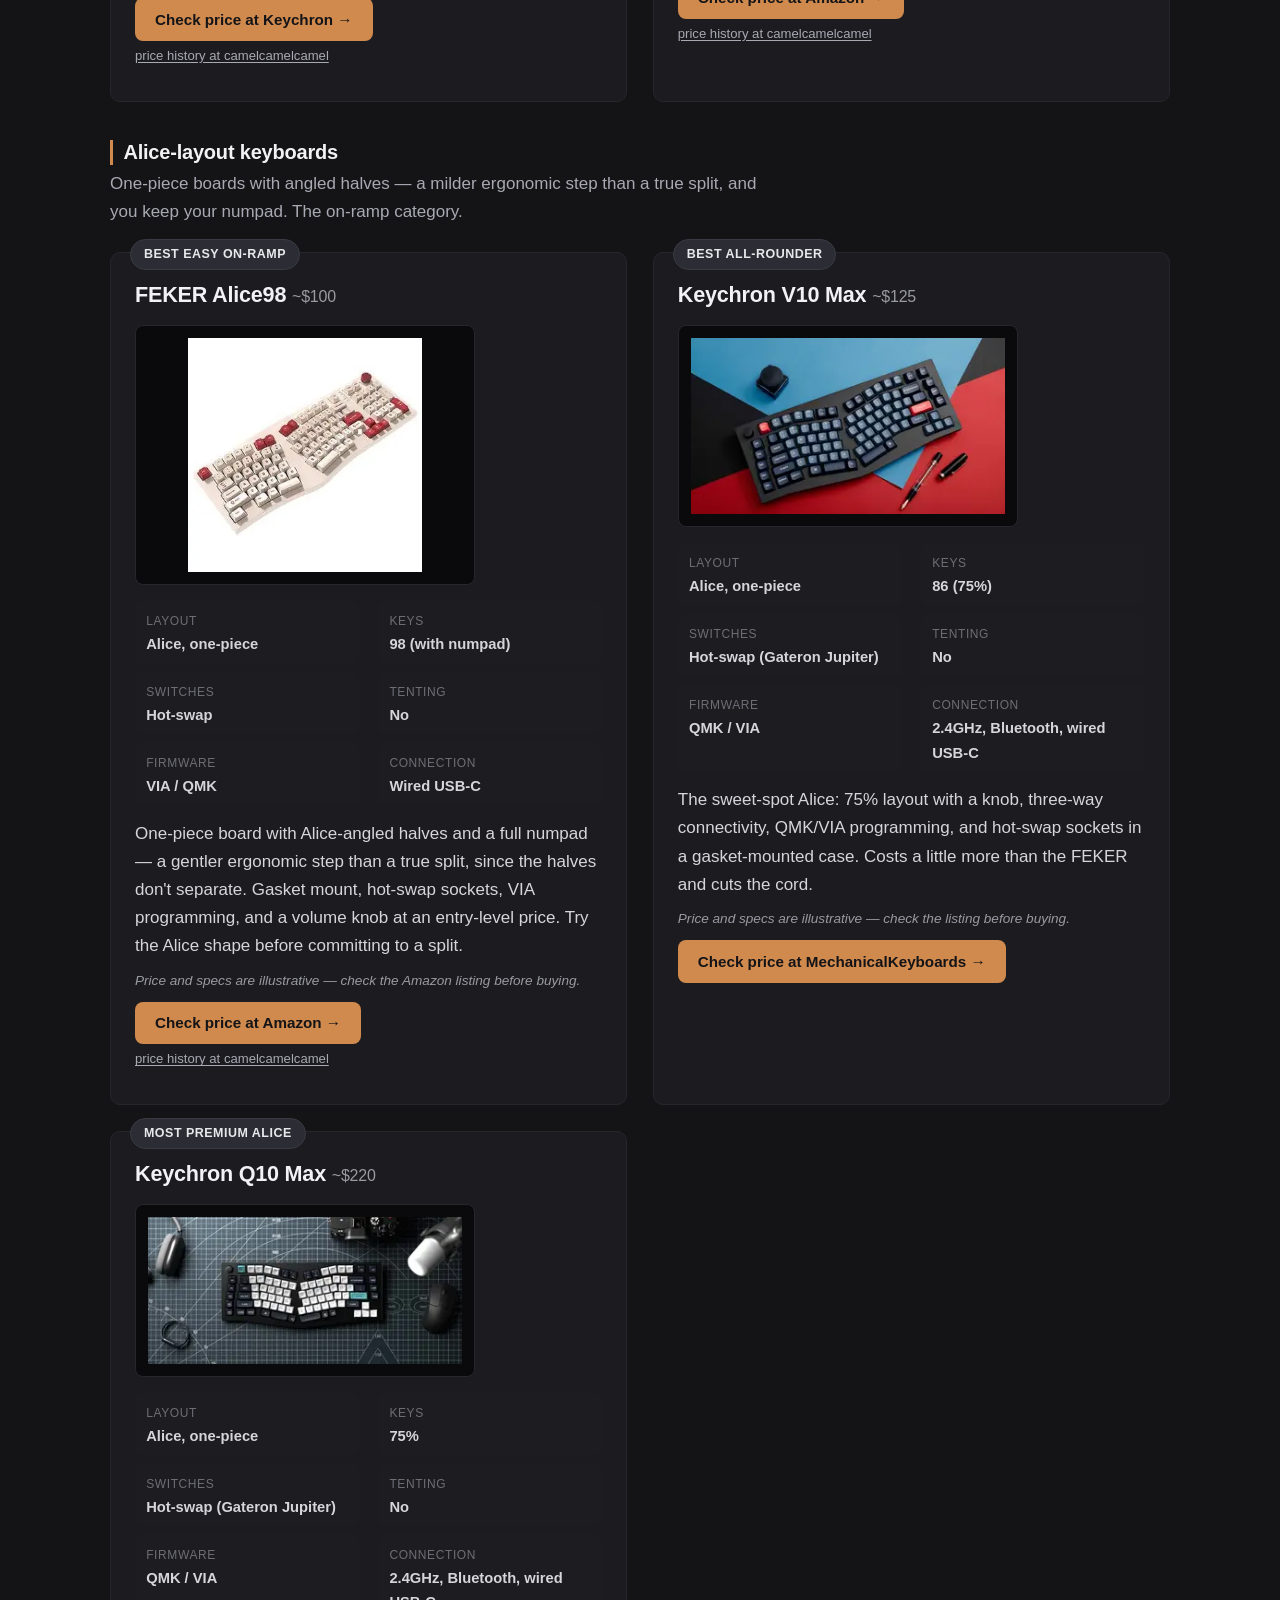
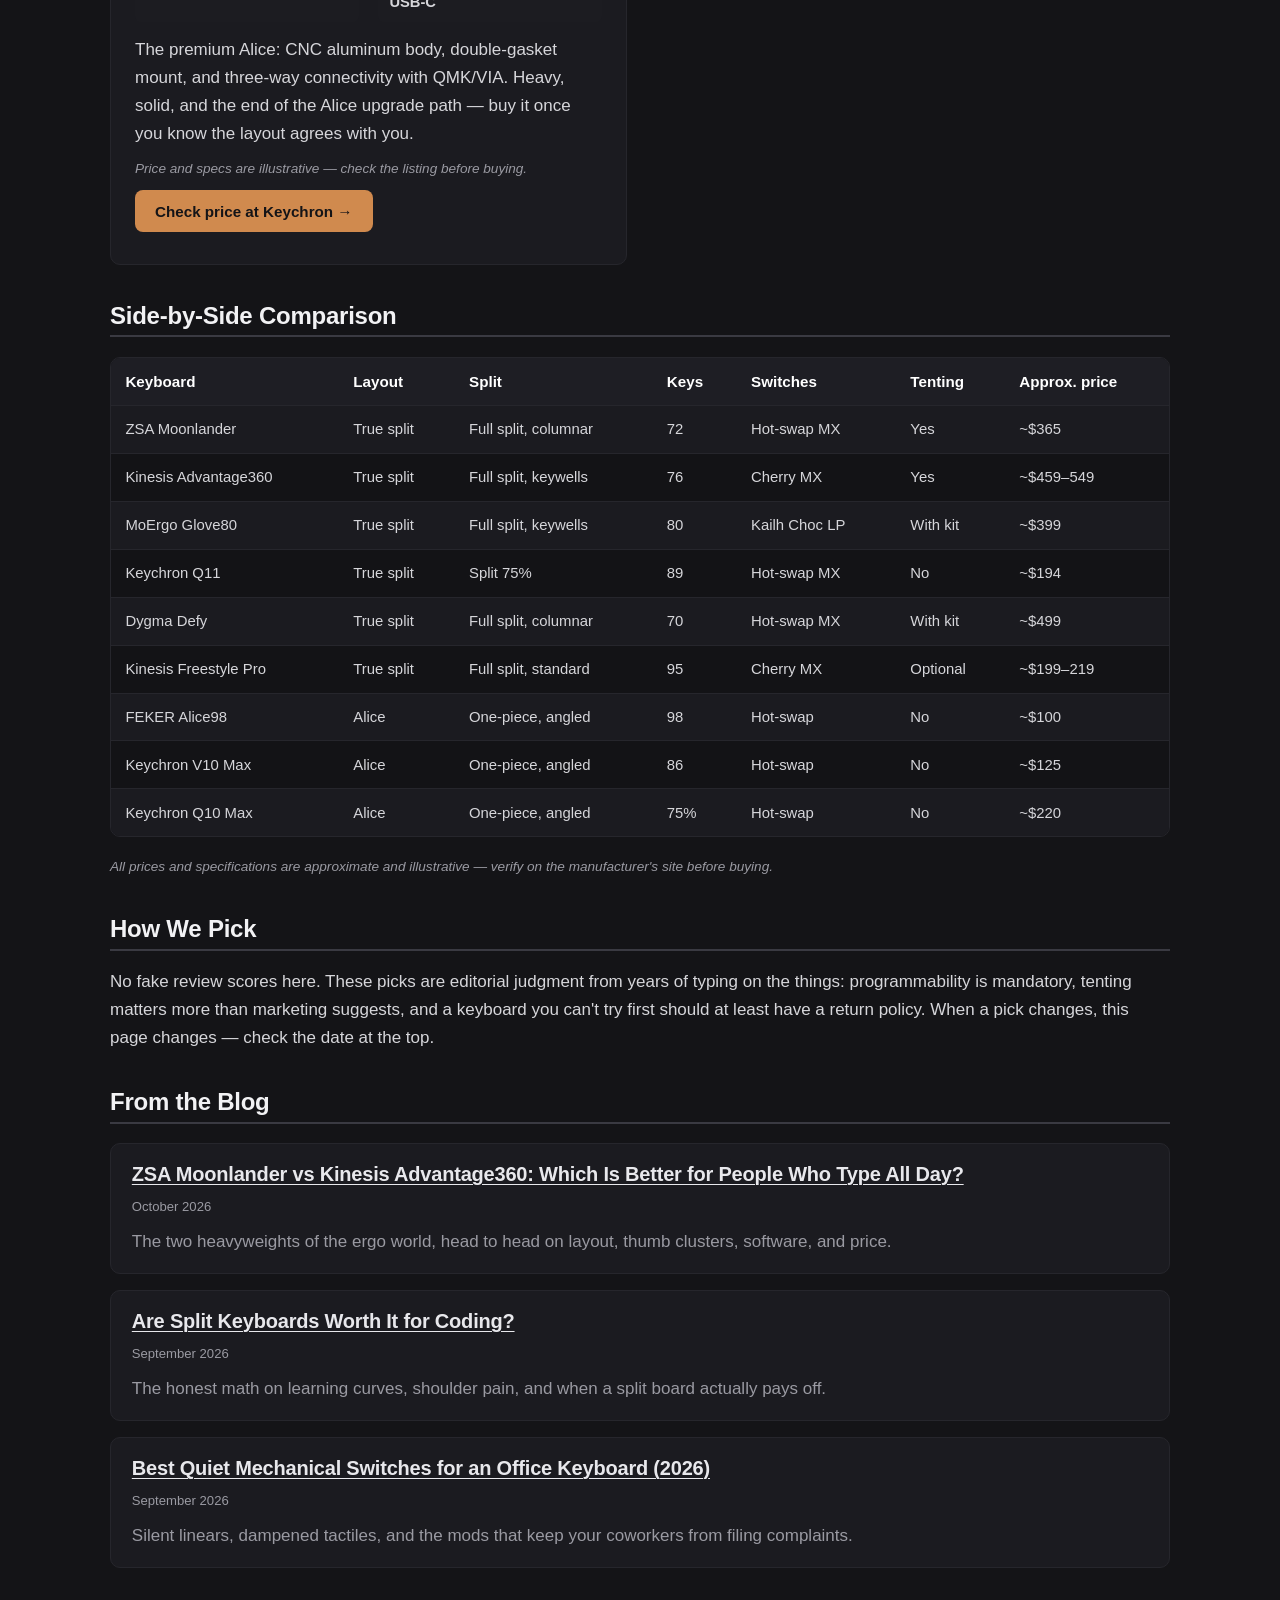
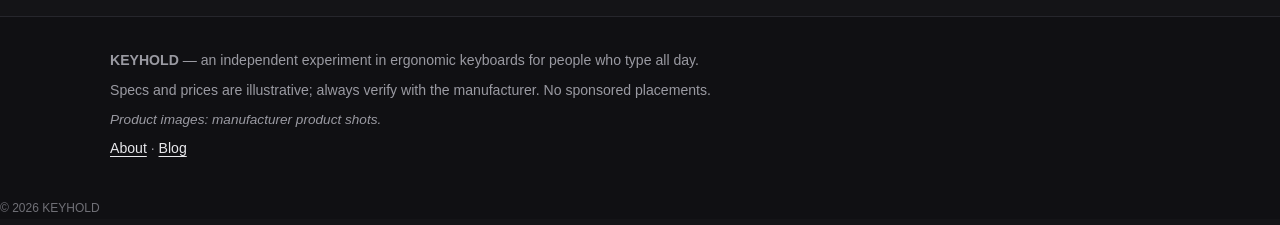
==== commit b27245be: "Rebrand ERGOBOARD to KEYHOLD (dwarven hold)" ====
--- a/index.html
+++ b/index.html
@@ -12,7 +12,7 @@
 
 <header class="site-header">
   <div class="wrap">
-    <a class="brand" href="index.html"><img class="brand-logo" src="[data-uri]" alt="Dwarf logo">ERGOBOARD<small>ERGONOMIC KEYBOARDS FOR PEOPLE WHO TYPE FOR A LIVING</small></a>
+    <a class="brand" href="index.html"><img class="brand-logo" src="[data-uri]" alt="Dwarf logo">KEYHOLD<small>FORGED FOR PEOPLE WHO TYPE FOR A LIVING</small></a>
     <nav class="nav">
       <a href="index.html">Top Picks</a>
       <a href="blog/index.html">Blog</a>
@@ -225,7 +225,7 @@
   <h2>From the Blog</h2>
   <ul class="post-list">
     <li>
-      <h3><a href="blog/moonlander-vs-advantage360.html">ZSA Moonlander vs Kinesis Advantage360: Which Is Better for Programmers?</a></h3>
+      <h3><a href="blog/moonlander-vs-advantage360.html">ZSA Moonlander vs Kinesis Advantage360: Which Is Better for People Who Type All Day?</a></h3>
       <time>October 2026</time>
       <p>The two heavyweights of the ergo world, head to head on layout, thumb clusters, software, and price.</p>
     </li>
@@ -245,7 +245,7 @@
 
 <footer class="site-footer">
   <div class="wrap">
-    <p><strong>ERGOBOARD</strong> — an independent experiment in ergonomic keyboards for people who type all day.</p>
+    <p><strong>KEYHOLD</strong> — an independent experiment in ergonomic keyboards for people who type all day.</p>
     <p>Specs and prices are illustrative; always verify with the manufacturer. No sponsored placements.</p>
     <p class="fineprint">Product images: manufacturer product shots.</p>
     <p><a href="about.html">About</a> · <a href="blog/index.html">Blog</a></p>
@@ -256,7 +256,7 @@
 <!-- Cloudflare Web Analytics --><script type='module' src='https://static.cloudflareinsights.com/beacon.min.js' data-cf-beacon='{"token": "d5a52368ee3c4a71baa21be4d5ca2a77"}'></script><!-- End Cloudflare Web Analytics -->
 <script>
   document.querySelector('.site-footer').insertAdjacentHTML('beforeend',
-    '<p style="font-size:0.75rem;opacity:0.7">© ' + new Date().getFullYear() + ' ERGOBOARD</p>');
+    '<p style="font-size:0.75rem;opacity:0.7">© ' + new Date().getFullYear() + ' KEYHOLD</p>');
 </script>
 </body>
 </html>
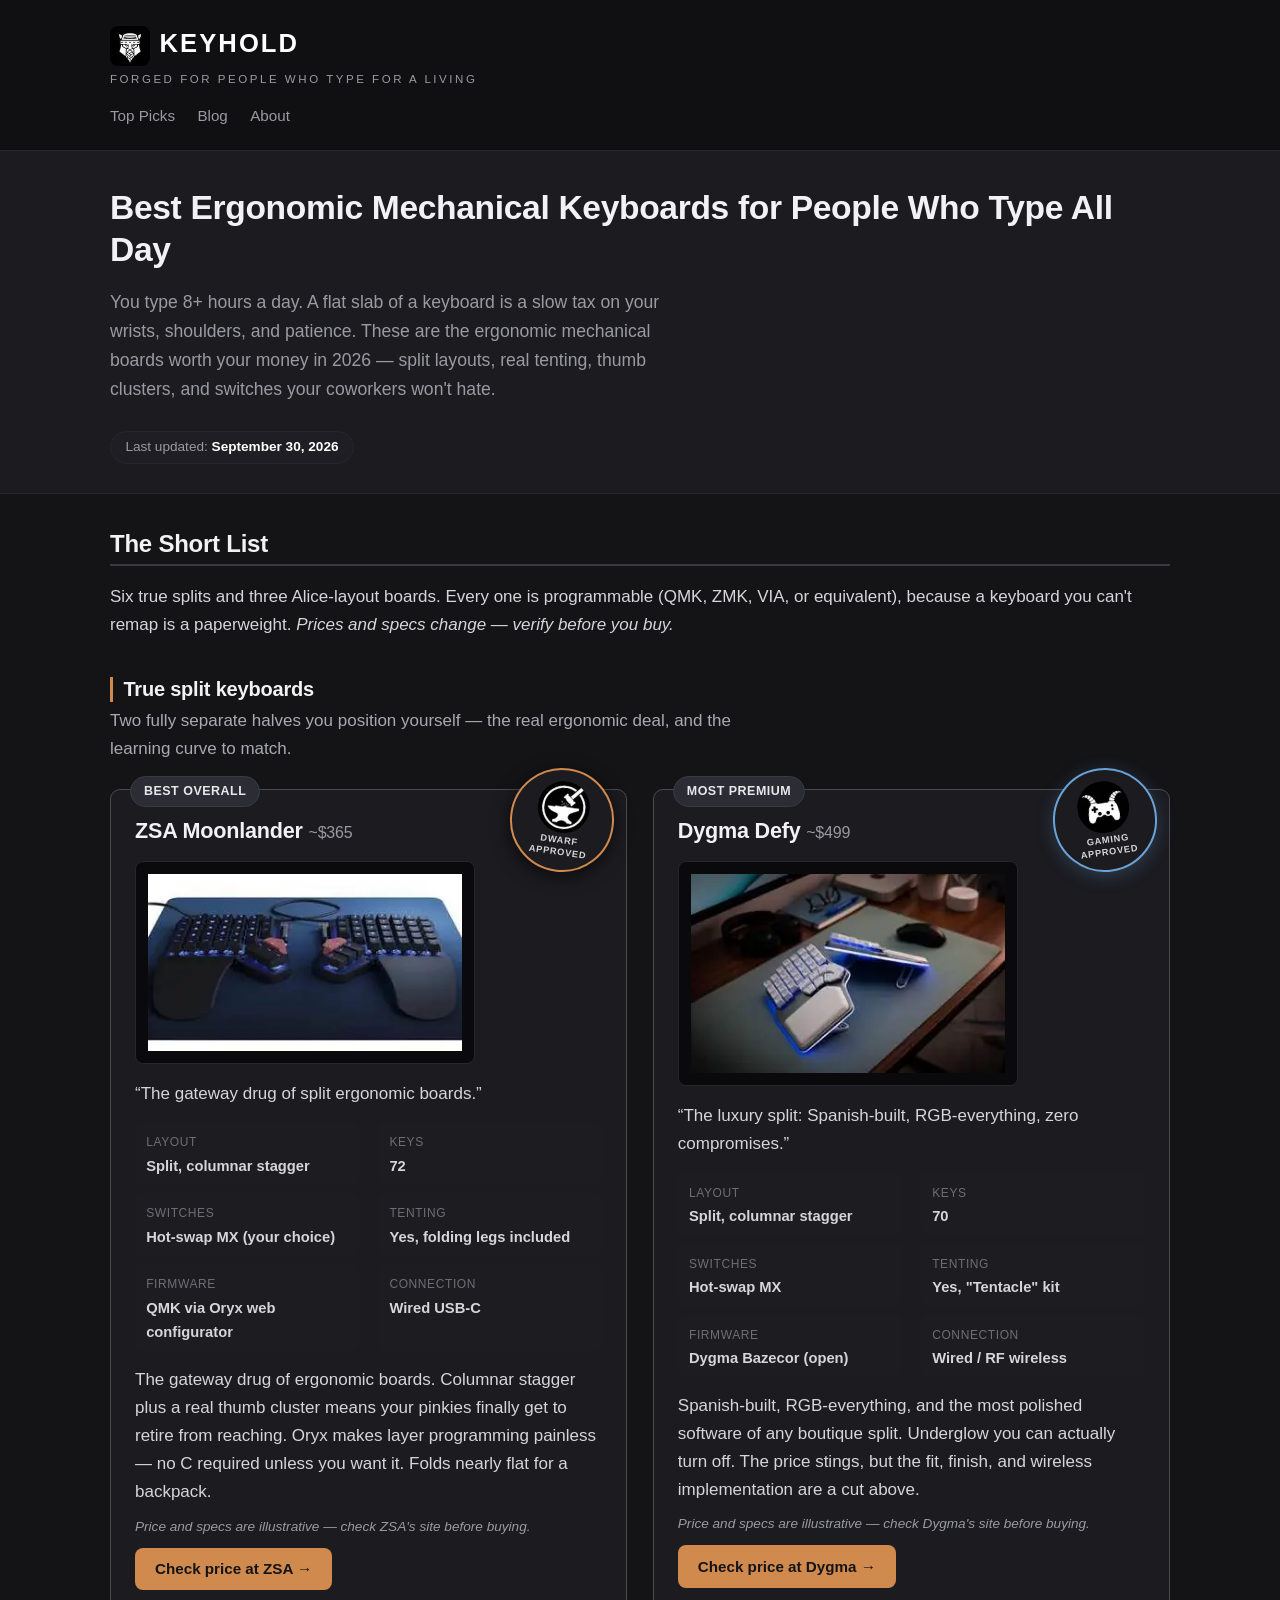
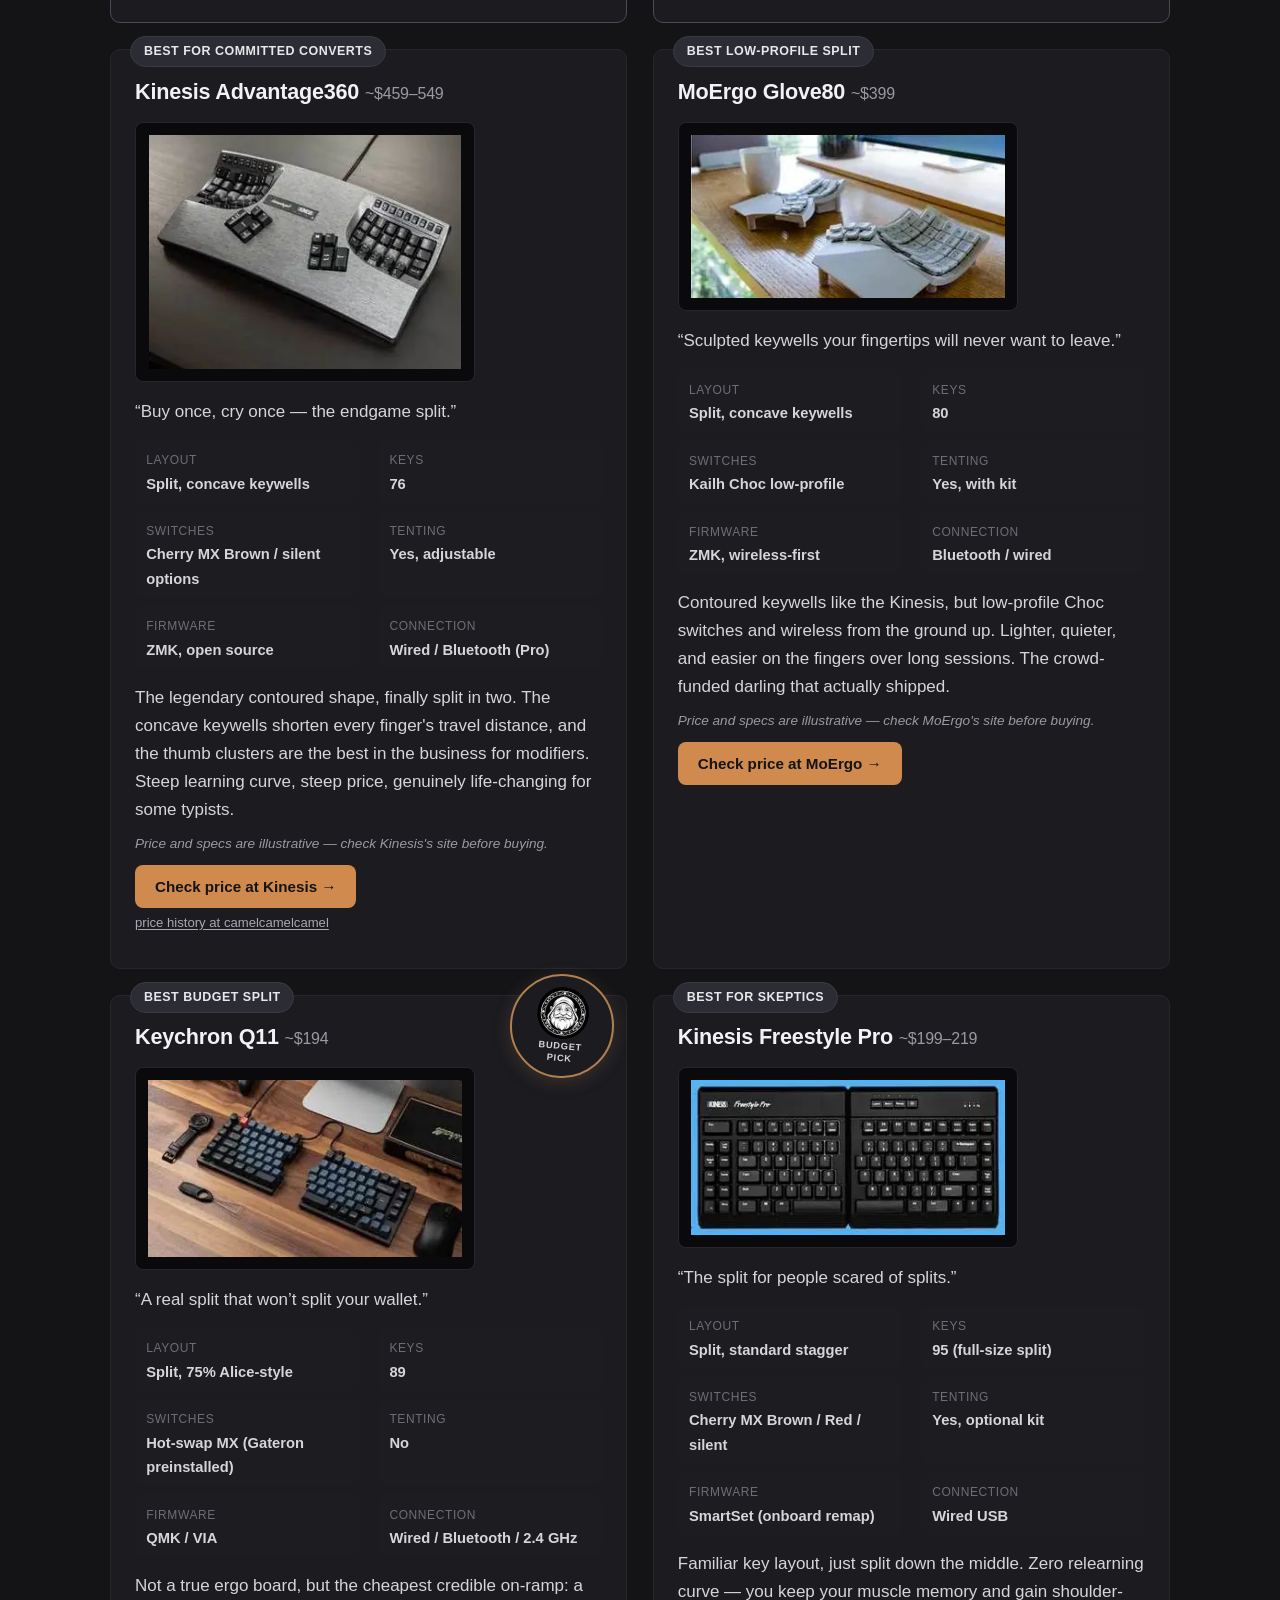
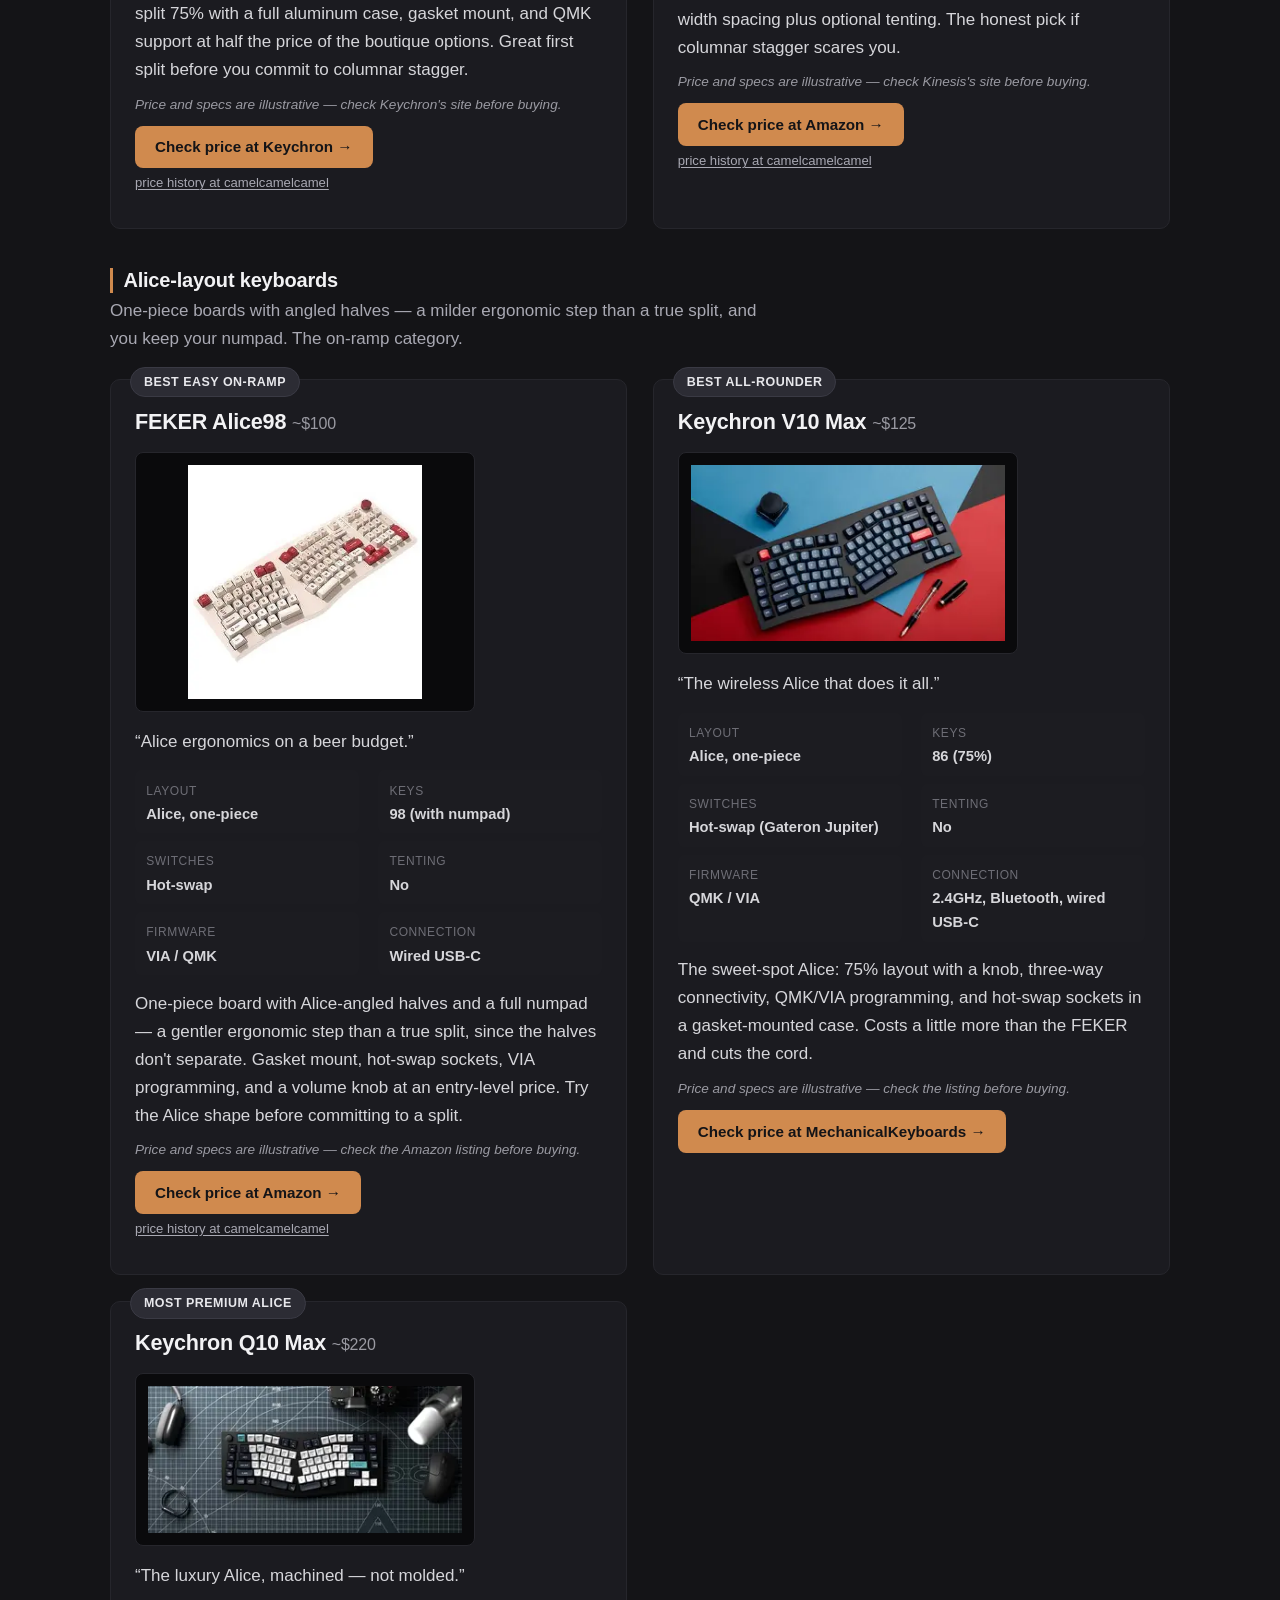
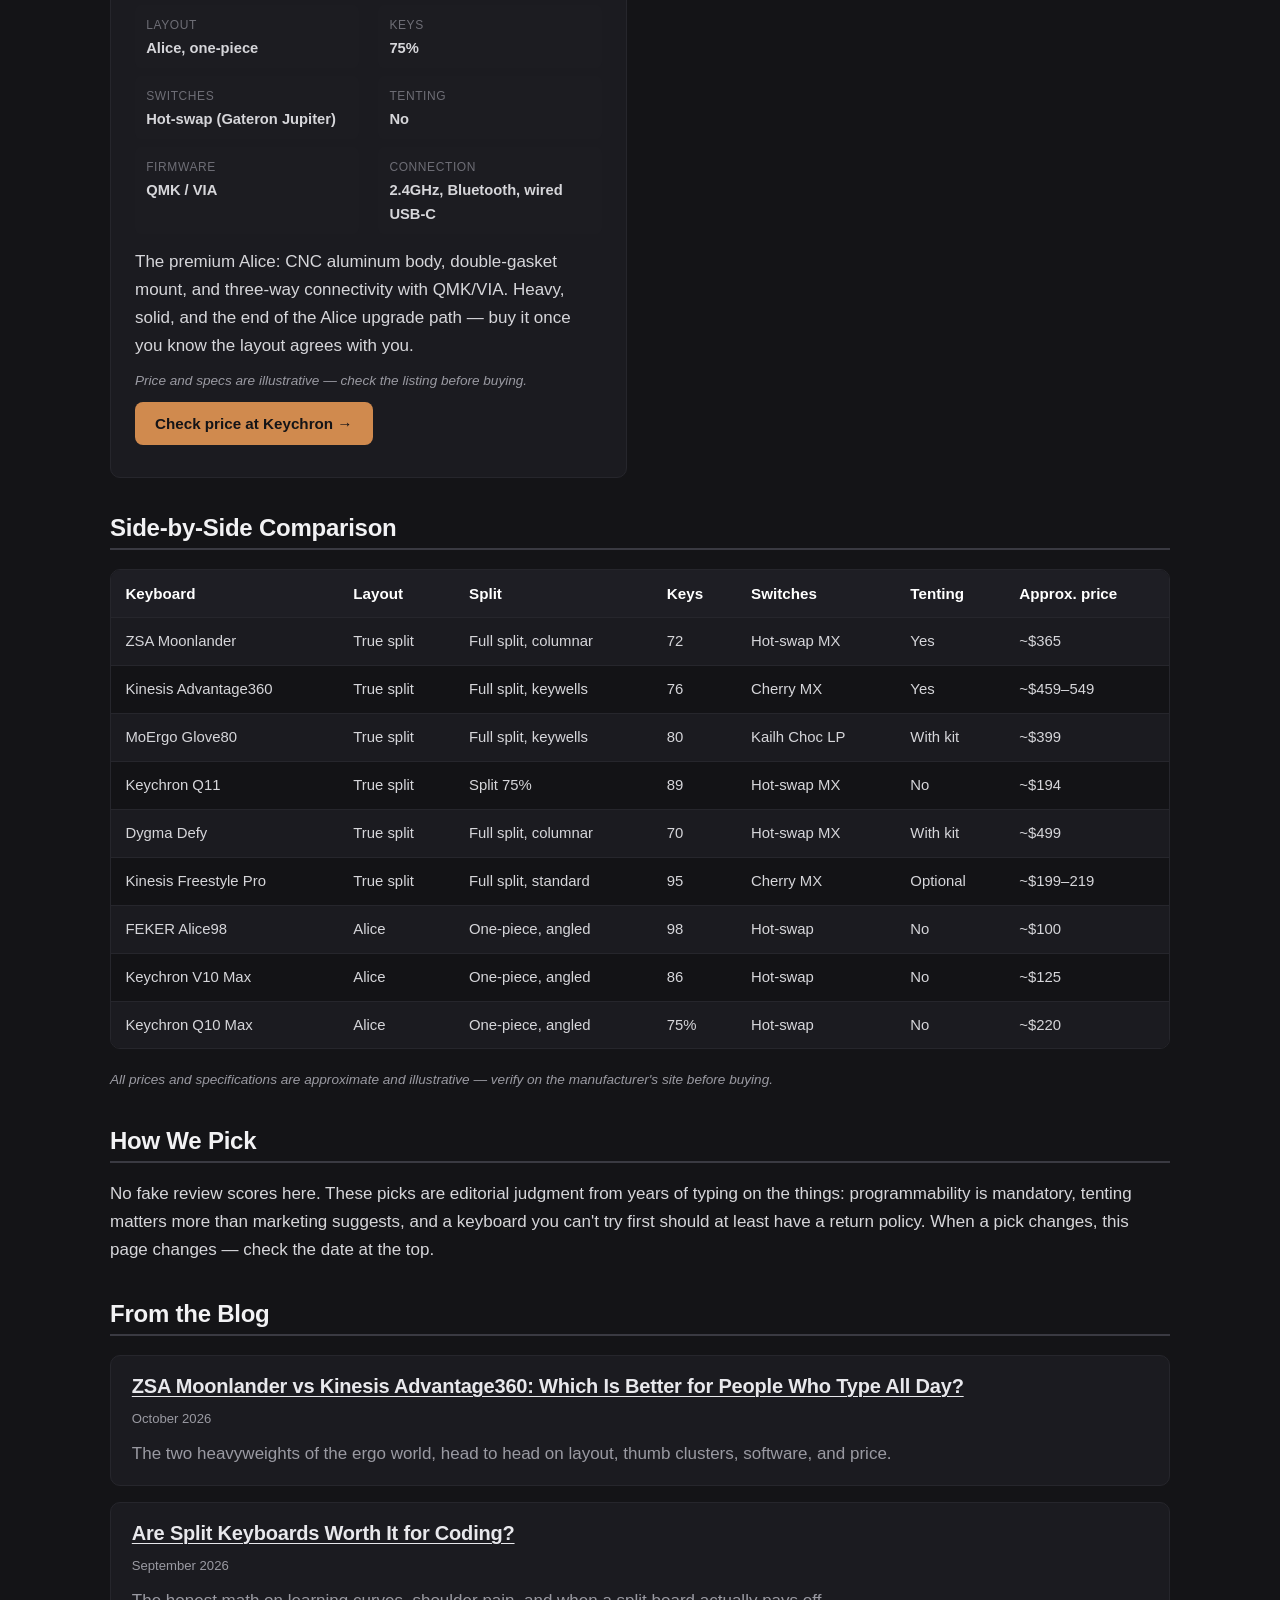
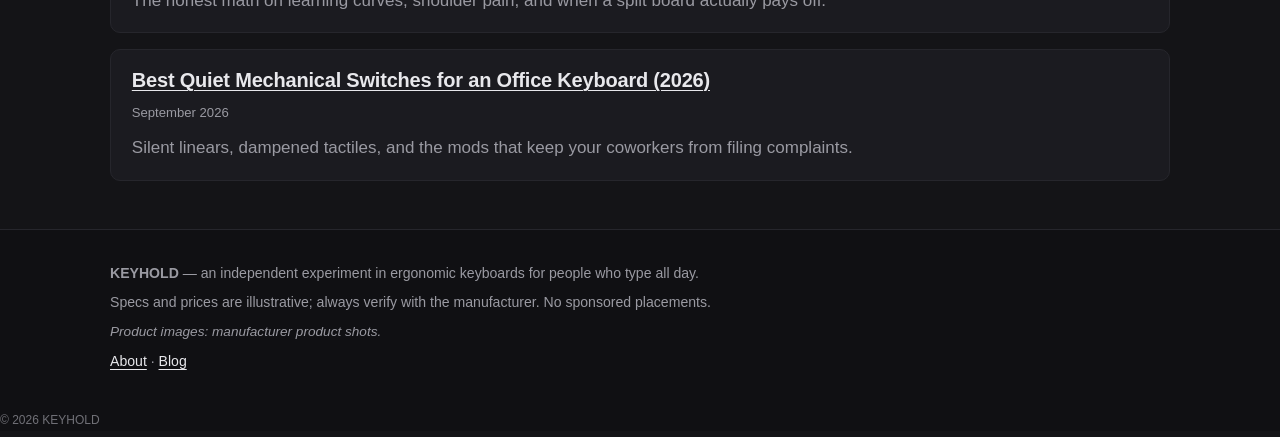
==== commit 14a58d0a: "Add one-line quote taglines to all nine keyboard cards" ====
--- a/index.html
+++ b/index.html
@@ -43,6 +43,7 @@
     <span class="badge">Best overall</span>
     <h3>ZSA Moonlander <span class="price">~$365</span></h3>
     <img class="pick-img" src="[data-uri]" alt="ZSA Moonlander product photo" loading="lazy">
+    <p class="tagline">&ldquo;The gateway drug of split ergonomic boards.&rdquo;</p>
     <div class="specs">
       <div><span class="k">Layout</span><br><span class="v">Split, columnar stagger</span></div>
       <div><span class="k">Keys</span><br><span class="v">72</span></div>
@@ -60,6 +61,7 @@
     <span class="badge">Most premium</span>
     <h3>Dygma Defy <span class="price">~$499</span></h3>
     <img class="pick-img" src="[data-uri]" alt="Dygma Defy product photo" loading="lazy">
+    <p class="tagline">&ldquo;The luxury split: Spanish-built, RGB-everything, zero compromises.&rdquo;</p>
     <div class="specs">
       <div><span class="k">Layout</span><br><span class="v">Split, columnar stagger</span></div>
       <div><span class="k">Keys</span><br><span class="v">70</span></div>
@@ -78,6 +80,7 @@
     <span class="badge">Best for committed converts</span>
     <h3>Kinesis Advantage360 <span class="price">~$459–549</span></h3>
     <img class="pick-img" src="[data-uri]" alt="Kinesis Advantage360 product photo" loading="lazy">
+    <p class="tagline">&ldquo;Buy once, cry once — the endgame split.&rdquo;</p>
     <div class="specs">
       <div><span class="k">Layout</span><br><span class="v">Split, concave keywells</span></div>
       <div><span class="k">Keys</span><br><span class="v">76</span></div>
@@ -95,6 +98,7 @@
     <span class="badge">Best low-profile split</span>
     <h3>MoErgo Glove80 <span class="price">~$399</span></h3>
     <img class="pick-img" src="[data-uri]" alt="MoErgo Glove80 product photo" loading="lazy">
+    <p class="tagline">&ldquo;Sculpted keywells your fingertips will never want to leave.&rdquo;</p>
     <div class="specs">
       <div><span class="k">Layout</span><br><span class="v">Split, concave keywells</span></div>
       <div><span class="k">Keys</span><br><span class="v">80</span></div>
@@ -113,6 +117,7 @@
     <span class="badge">Best budget split</span>
     <h3>Keychron Q11 <span class="price">~$194</span></h3>
     <img class="pick-img" src="[data-uri]" alt="Keychron Q11 product photo" loading="lazy">
+    <p class="tagline">&ldquo;A real split that won’t split your wallet.&rdquo;</p>
     <div class="specs">
       <div><span class="k">Layout</span><br><span class="v">Split, 75% Alice-style</span></div>
       <div><span class="k">Keys</span><br><span class="v">89</span></div>
@@ -130,6 +135,7 @@
     <span class="badge">Best for skeptics</span>
     <h3>Kinesis Freestyle Pro <span class="price">~$199–219</span></h3>
     <img class="pick-img" src="[data-uri]" alt="Kinesis Freestyle Pro product photo" loading="lazy">
+    <p class="tagline">&ldquo;The split for people scared of splits.&rdquo;</p>
     <div class="specs">
       <div><span class="k">Layout</span><br><span class="v">Split, standard stagger</span></div>
       <div><span class="k">Keys</span><br><span class="v">95 (full-size split)</span></div>
@@ -152,6 +158,7 @@
     <span class="badge">Best easy on-ramp</span>
   <h3>FEKER Alice98 <span class="price">~$100</span></h3>
   <img class="pick-img" src="[data-uri]" alt="FEKER Alice98 product photo" loading="lazy">
+    <p class="tagline">&ldquo;Alice ergonomics on a beer budget.&rdquo;</p>
     <div class="specs">
       <div><span class="k">Layout</span><br><span class="v">Alice, one-piece</span></div>
       <div><span class="k">Keys</span><br><span class="v">98 (with numpad)</span></div>
@@ -168,6 +175,7 @@
     <span class="badge">Best all-rounder</span>
   <h3>Keychron V10 Max <span class="price">~$125</span></h3>
   <img class="pick-img" src="[data-uri]" alt="Keychron V10 Max product photo" loading="lazy">
+    <p class="tagline">&ldquo;The wireless Alice that does it all.&rdquo;</p>
     <div class="specs">
       <div><span class="k">Layout</span><br><span class="v">Alice, one-piece</span></div>
       <div><span class="k">Keys</span><br><span class="v">86 (75%)</span></div>
@@ -184,6 +192,7 @@
     <span class="badge">Most premium Alice</span>
   <h3>Keychron Q10 Max <span class="price">~$220</span></h3>
   <img class="pick-img" src="[data-uri]" alt="Keychron Q10 Max product photo" loading="lazy">
+    <p class="tagline">&ldquo;The luxury Alice, machined — not molded.&rdquo;</p>
     <div class="specs">
       <div><span class="k">Layout</span><br><span class="v">Alice, one-piece</span></div>
       <div><span class="k">Keys</span><br><span class="v">75%</span></div>
--- a/styles.css
+++ b/styles.css
@@ -1,4 +1,4 @@
-/* ERGOBOARD — dark tech theme.
+/* KEYHOLD — dark tech theme.
    Blacks and dark greys only. No frameworks, no webfonts. */
 
 :root {
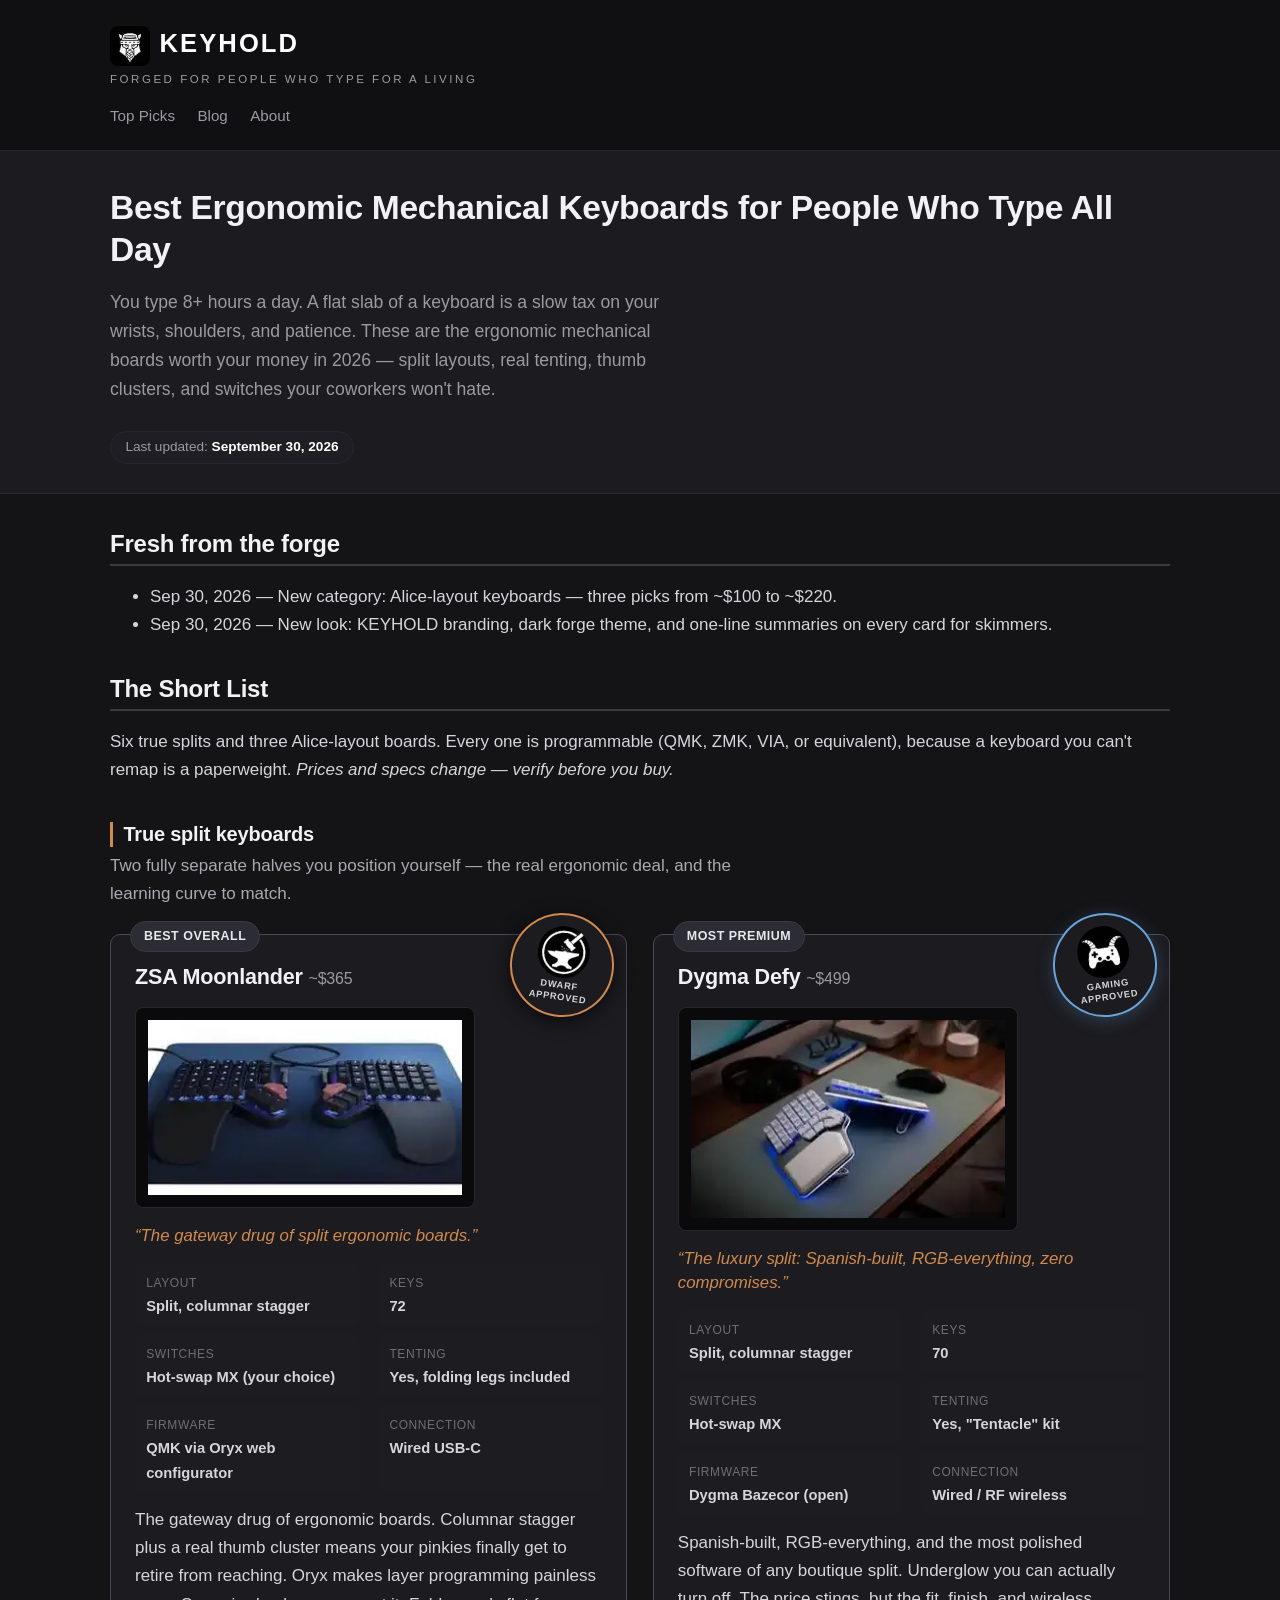
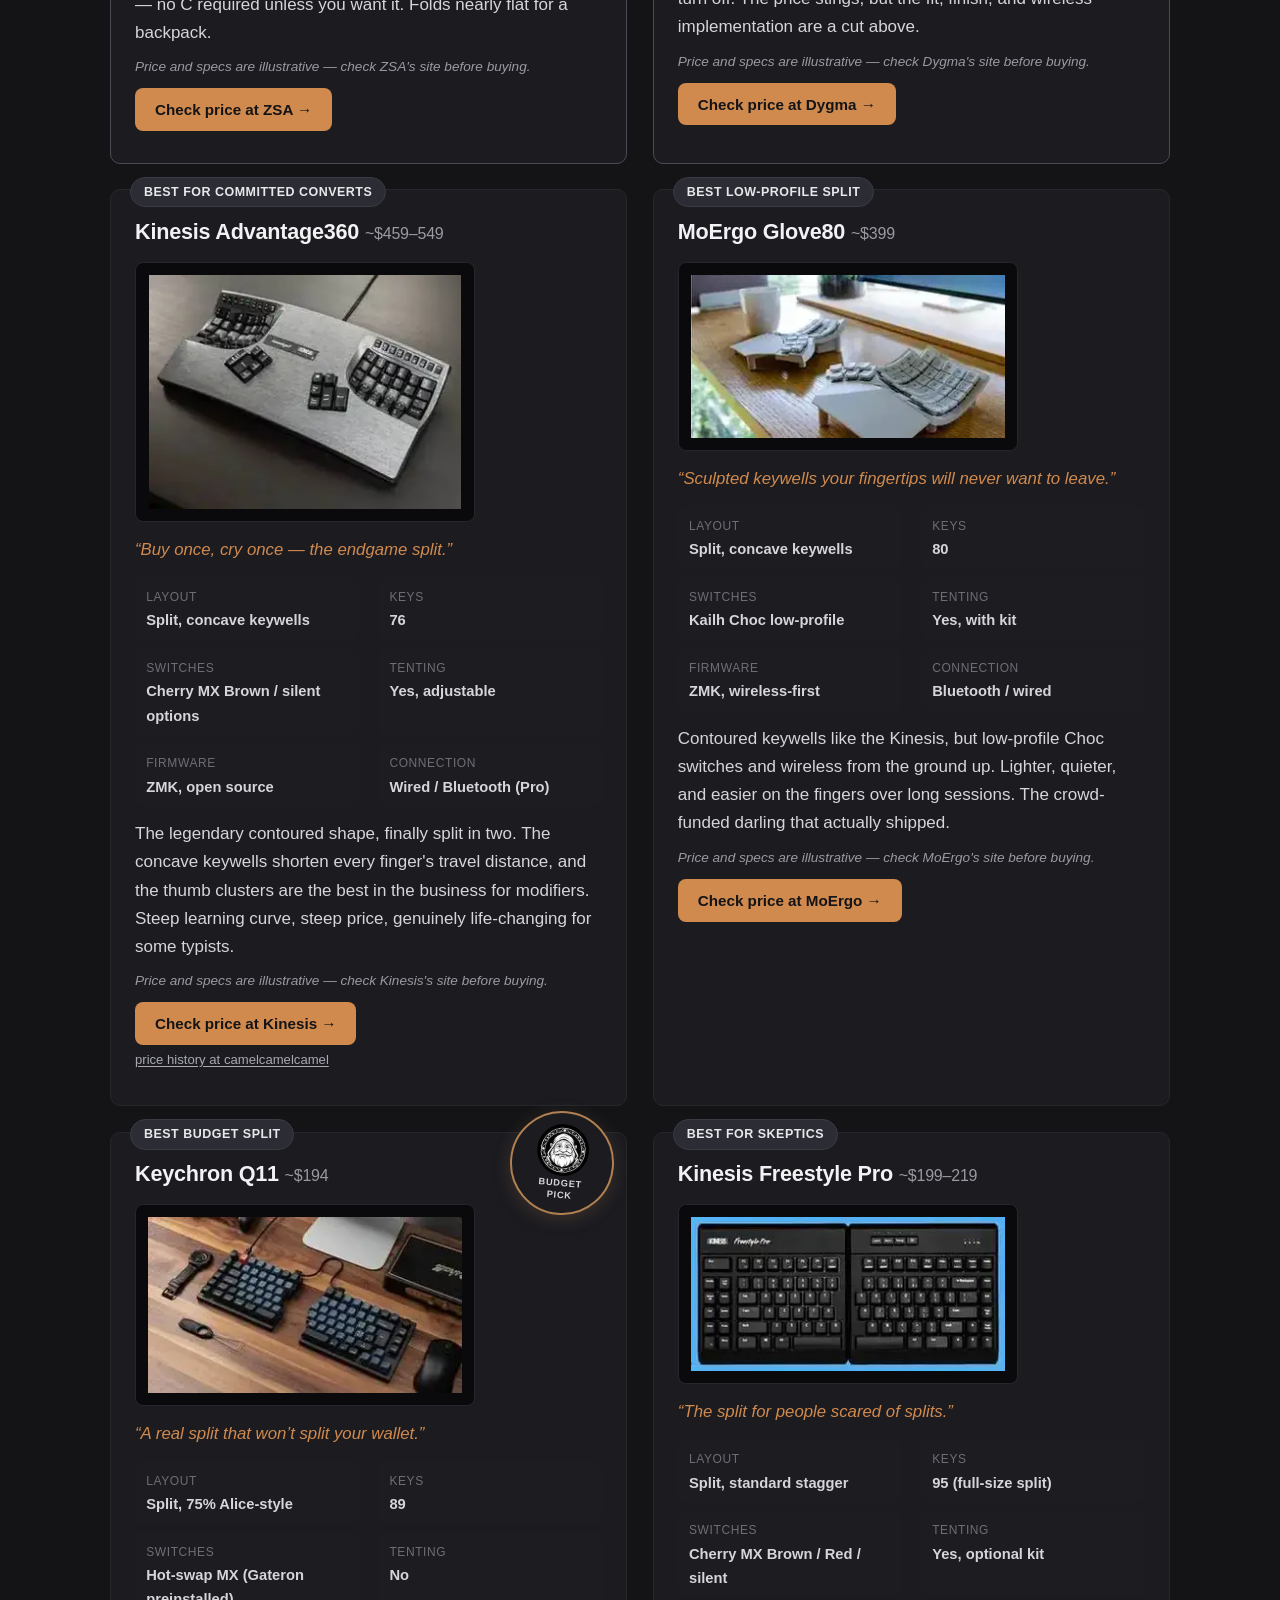
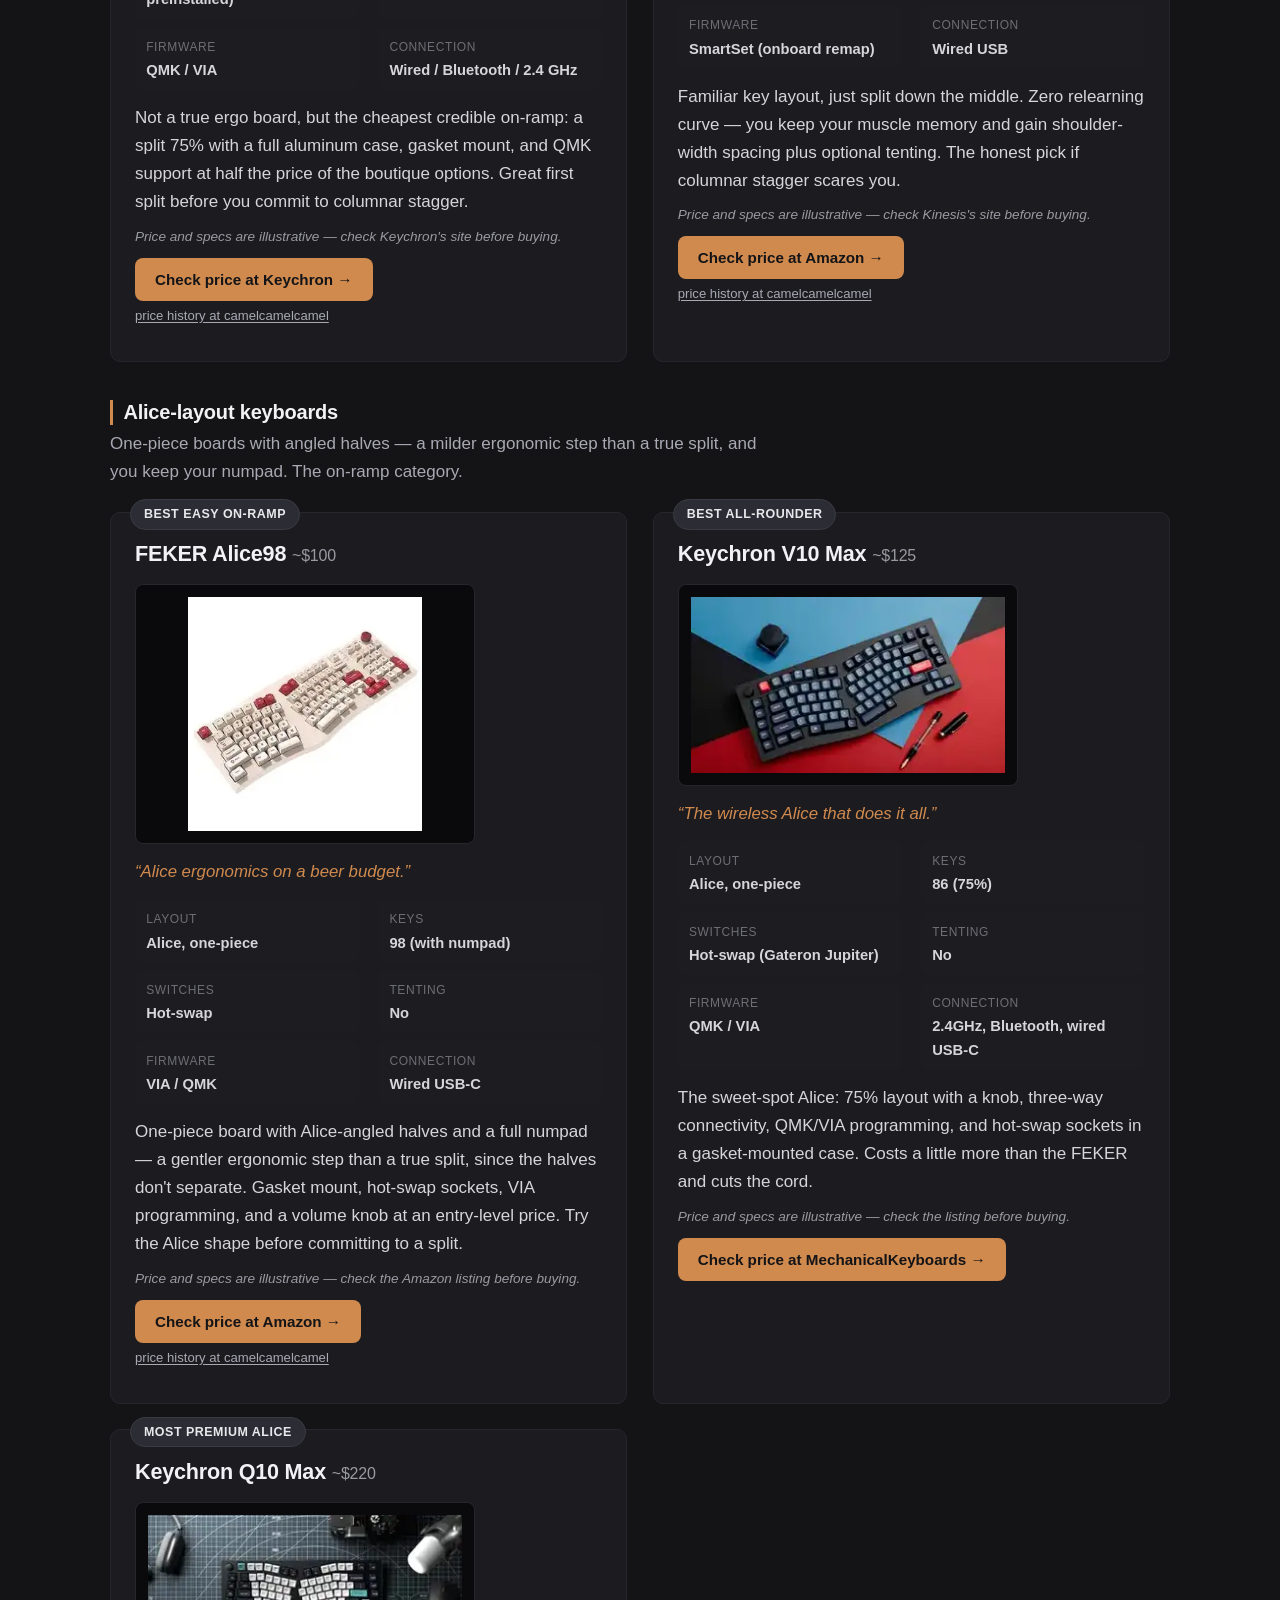
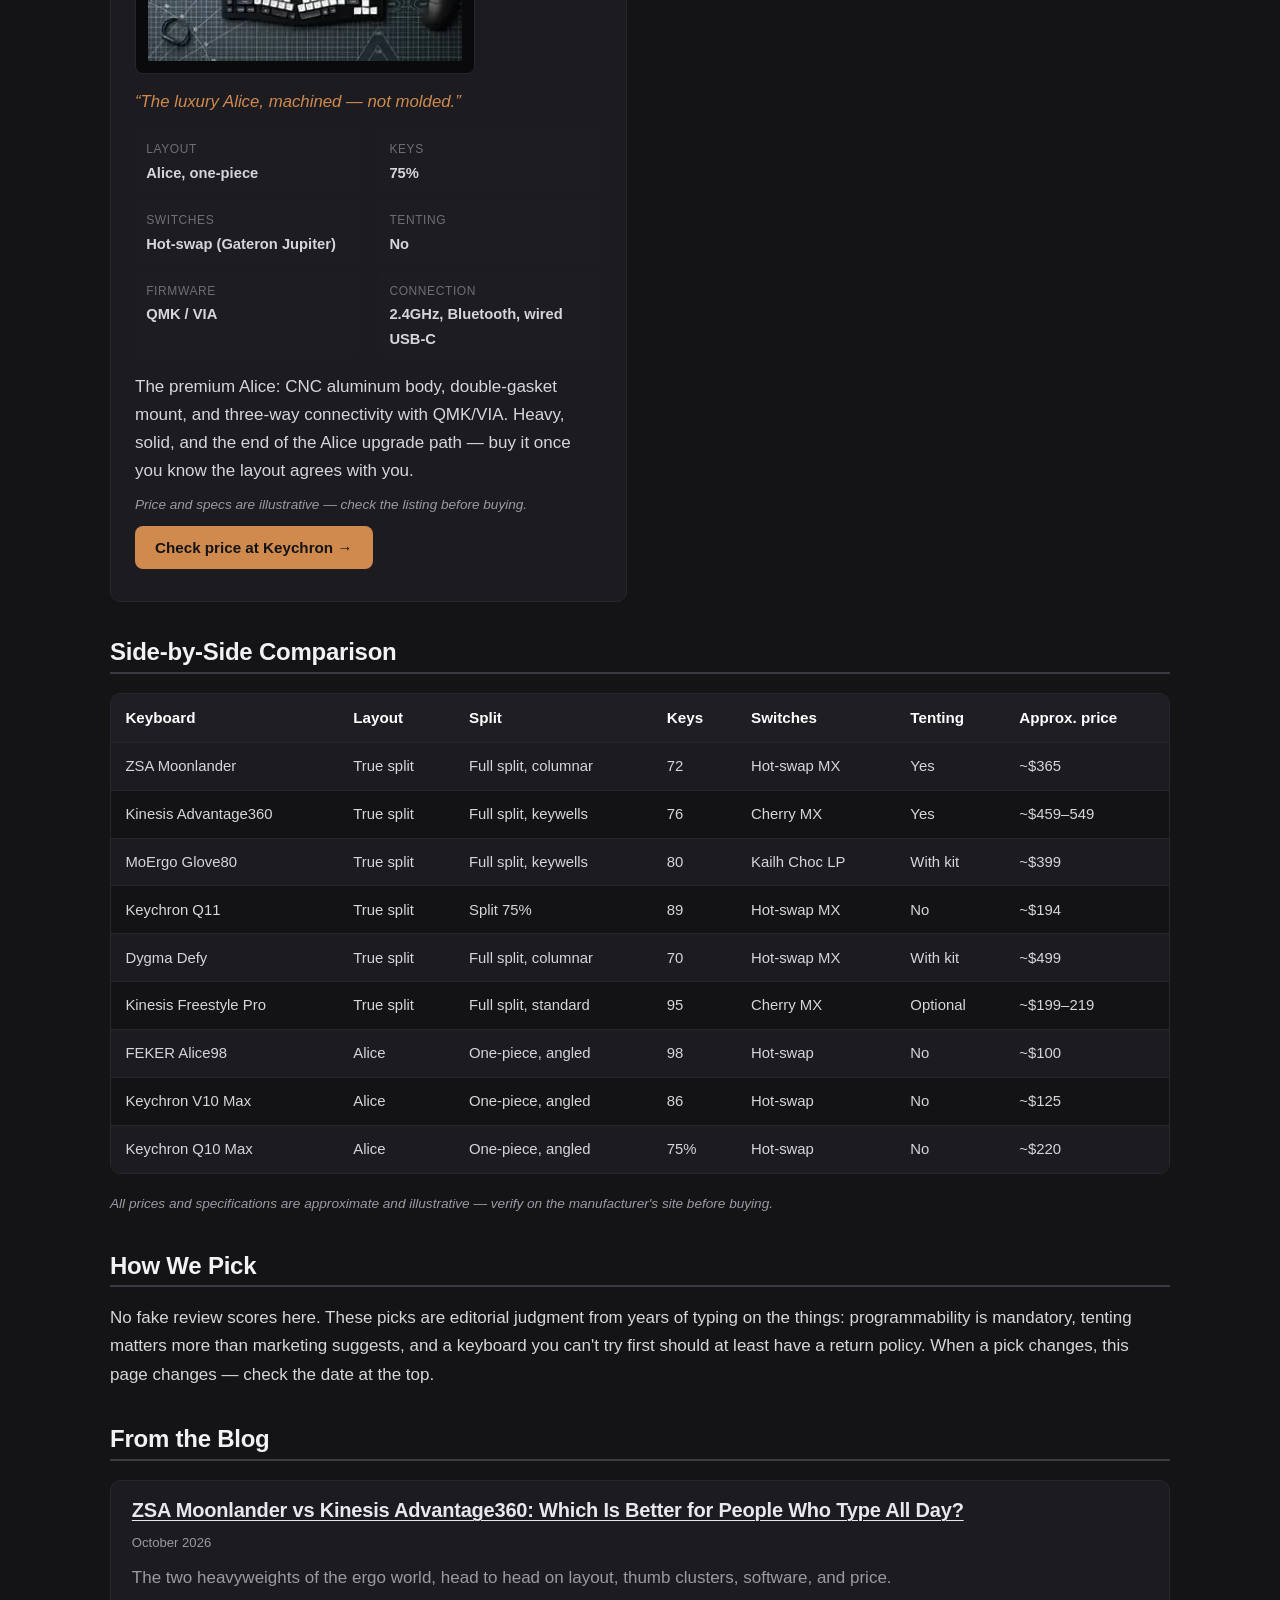
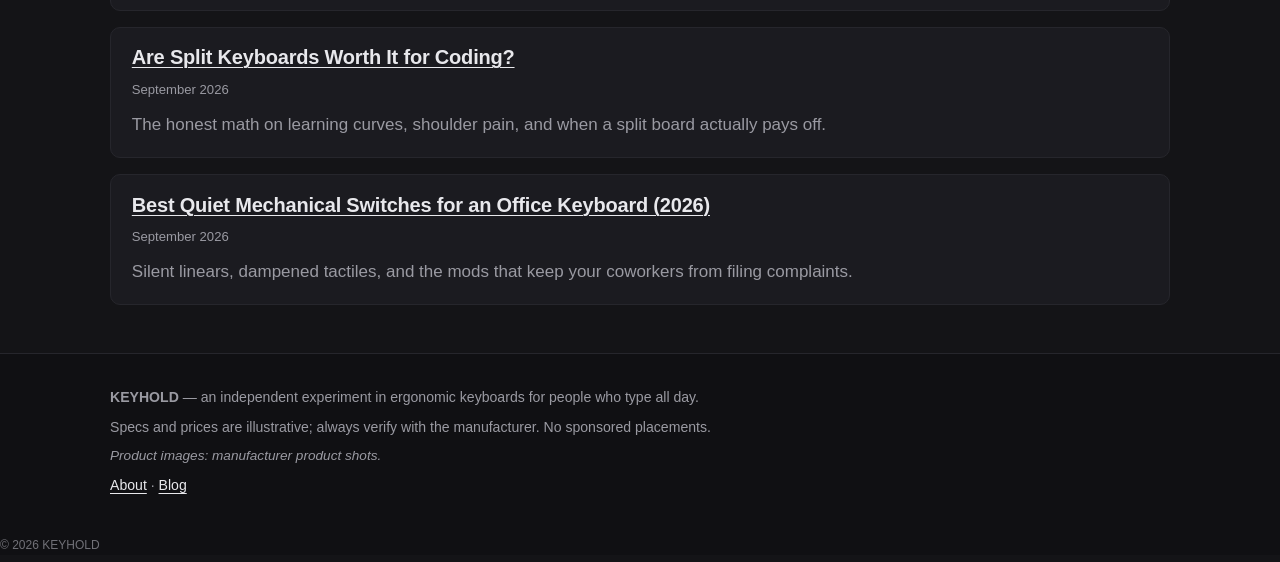
==== commit ff22493b: "Fresh-from-the-forge updates box on homepage; recompressed card images" ====
--- a/index.html
+++ b/index.html
@@ -5,14 +5,14 @@
   <meta name="viewport" content="width=device-width, initial-scale=1">
   <title>Best Ergonomic Mechanical Keyboards for People Who Type All Day (2026 Picks)</title>
   <meta name="description" content="Hand-picked ergonomic mechanical keyboards for people who type all day: split layouts, tenting, thumb clusters and quiet switches. Current top picks compared, updated regularly.">
-  <link rel="icon" href="[data-uri]">
+  <link rel="icon" href="[data-uri]">
   <link rel="stylesheet" href="styles.css">
 </head>
 <body>
 
 <header class="site-header">
   <div class="wrap">
-    <a class="brand" href="index.html"><img class="brand-logo" src="[data-uri]" alt="Dwarf logo">KEYHOLD<small>FORGED FOR PEOPLE WHO TYPE FOR A LIVING</small></a>
+    <a class="brand" href="index.html"><img class="brand-logo" src="[data-uri]" alt="Dwarf logo">KEYHOLD<small>FORGED FOR PEOPLE WHO TYPE FOR A LIVING</small></a>
     <nav class="nav">
       <a href="index.html">Top Picks</a>
       <a href="blog/index.html">Blog</a>
@@ -31,6 +31,14 @@
 
 <main class="wrap">
 
+  <aside class="fresh-box">
+    <h2>Fresh from the forge</h2>
+    <ul>
+      <li><time>Sep 30, 2026</time> — New category: Alice-layout keyboards — three picks from ~$100 to ~$220.</li>
+      <li><time>Sep 30, 2026</time> — New look: KEYHOLD branding, dark forge theme, and one-line summaries on every card for skimmers.</li>
+    </ul>
+  </aside>
+
   <h2>The Short List</h2>
   <p>Six true splits and three Alice-layout boards. Every one is programmable (QMK, ZMK, VIA, or equivalent), because a keyboard you can't remap is a paperweight. <em>Prices and specs change — verify before you buy.</em></p>
 
@@ -39,10 +47,10 @@
 
   <div class="pick-grid">
 <section class="pick pick-recommended">
-    <div class="dwarf-approved" title="Dwarf approved — our top recommendation"><img src="[data-uri]" alt="Dwarf approved seal"><span>DWARF<br>APPROVED</span></div>
+    <div class="dwarf-approved" title="Dwarf approved — our top recommendation"><img src="[data-uri]" alt="Dwarf approved seal"><span>DWARF<br>APPROVED</span></div>
     <span class="badge">Best overall</span>
     <h3>ZSA Moonlander <span class="price">~$365</span></h3>
-    <img class="pick-img" src="[data-uri]" alt="ZSA Moonlander product photo" loading="lazy">
+    <img class="pick-img" src="[data-uri]" alt="ZSA Moonlander product photo" loading="lazy">
     <p class="tagline">&ldquo;The gateway drug of split ergonomic boards.&rdquo;</p>
     <div class="specs">
       <div><span class="k">Layout</span><br><span class="v">Split, columnar stagger</span></div>
@@ -57,10 +65,10 @@
   <p class="buy"><a href="https://www.zsa.io/moonlander" target="_blank" rel="noopener">Check price at ZSA &rarr;</a></p>
 </section>
 <section class="pick pick-recommended">
-    <div class="dwarf-approved gaming-approved" title="Gaming approved — our top pick for gamers"><img src="[data-uri]" alt="Gaming approved seal"><span>GAMING<br>APPROVED</span></div>
+    <div class="dwarf-approved gaming-approved" title="Gaming approved — our top pick for gamers"><img src="[data-uri]" alt="Gaming approved seal"><span>GAMING<br>APPROVED</span></div>
     <span class="badge">Most premium</span>
     <h3>Dygma Defy <span class="price">~$499</span></h3>
-    <img class="pick-img" src="[data-uri]" alt="Dygma Defy product photo" loading="lazy">
+    <img class="pick-img" src="[data-uri]" alt="Dygma Defy product photo" loading="lazy">
     <p class="tagline">&ldquo;The luxury split: Spanish-built, RGB-everything, zero compromises.&rdquo;</p>
     <div class="specs">
       <div><span class="k">Layout</span><br><span class="v">Split, columnar stagger</span></div>
@@ -79,7 +87,7 @@
 <section class="pick">
     <span class="badge">Best for committed converts</span>
     <h3>Kinesis Advantage360 <span class="price">~$459–549</span></h3>
-    <img class="pick-img" src="[data-uri]" alt="Kinesis Advantage360 product photo" loading="lazy">
+    <img class="pick-img" src="[data-uri]" alt="Kinesis Advantage360 product photo" loading="lazy">
     <p class="tagline">&ldquo;Buy once, cry once — the endgame split.&rdquo;</p>
     <div class="specs">
       <div><span class="k">Layout</span><br><span class="v">Split, concave keywells</span></div>
@@ -97,7 +105,7 @@
 <section class="pick">
     <span class="badge">Best low-profile split</span>
     <h3>MoErgo Glove80 <span class="price">~$399</span></h3>
-    <img class="pick-img" src="[data-uri]" alt="MoErgo Glove80 product photo" loading="lazy">
+    <img class="pick-img" src="[data-uri]" alt="MoErgo Glove80 product photo" loading="lazy">
     <p class="tagline">&ldquo;Sculpted keywells your fingertips will never want to leave.&rdquo;</p>
     <div class="specs">
       <div><span class="k">Layout</span><br><span class="v">Split, concave keywells</span></div>
@@ -113,10 +121,10 @@
 </section>
 
 <section class="pick">
-    <div class="dwarf-approved budget-pick" title="Budget pick — best value for money"><img src="[data-uri]" alt="Budget pick seal"><span>BUDGET<br>PICK</span></div>
+    <div class="dwarf-approved budget-pick" title="Budget pick — best value for money"><img src="[data-uri]" alt="Budget pick seal"><span>BUDGET<br>PICK</span></div>
     <span class="badge">Best budget split</span>
     <h3>Keychron Q11 <span class="price">~$194</span></h3>
-    <img class="pick-img" src="[data-uri]" alt="Keychron Q11 product photo" loading="lazy">
+    <img class="pick-img" src="[data-uri]" alt="Keychron Q11 product photo" loading="lazy">
     <p class="tagline">&ldquo;A real split that won’t split your wallet.&rdquo;</p>
     <div class="specs">
       <div><span class="k">Layout</span><br><span class="v">Split, 75% Alice-style</span></div>
@@ -134,7 +142,7 @@
 <section class="pick">
     <span class="badge">Best for skeptics</span>
     <h3>Kinesis Freestyle Pro <span class="price">~$199–219</span></h3>
-    <img class="pick-img" src="[data-uri]" alt="Kinesis Freestyle Pro product photo" loading="lazy">
+    <img class="pick-img" src="[data-uri]" alt="Kinesis Freestyle Pro product photo" loading="lazy">
     <p class="tagline">&ldquo;The split for people scared of splits.&rdquo;</p>
     <div class="specs">
       <div><span class="k">Layout</span><br><span class="v">Split, standard stagger</span></div>
@@ -157,7 +165,7 @@
 <section class="pick">
     <span class="badge">Best easy on-ramp</span>
   <h3>FEKER Alice98 <span class="price">~$100</span></h3>
-  <img class="pick-img" src="[data-uri]" alt="FEKER Alice98 product photo" loading="lazy">
+  <img class="pick-img" src="[data-uri]" alt="FEKER Alice98 product photo" loading="lazy">
     <p class="tagline">&ldquo;Alice ergonomics on a beer budget.&rdquo;</p>
     <div class="specs">
       <div><span class="k">Layout</span><br><span class="v">Alice, one-piece</span></div>
@@ -174,7 +182,7 @@
 <section class="pick">
     <span class="badge">Best all-rounder</span>
   <h3>Keychron V10 Max <span class="price">~$125</span></h3>
-  <img class="pick-img" src="[data-uri]" alt="Keychron V10 Max product photo" loading="lazy">
+  <img class="pick-img" src="[data-uri]" alt="Keychron V10 Max product photo" loading="lazy">
     <p class="tagline">&ldquo;The wireless Alice that does it all.&rdquo;</p>
     <div class="specs">
       <div><span class="k">Layout</span><br><span class="v">Alice, one-piece</span></div>
@@ -191,7 +199,7 @@
 <section class="pick">
     <span class="badge">Most premium Alice</span>
   <h3>Keychron Q10 Max <span class="price">~$220</span></h3>
-  <img class="pick-img" src="[data-uri]" alt="Keychron Q10 Max product photo" loading="lazy">
+  <img class="pick-img" src="[data-uri]" alt="Keychron Q10 Max product photo" loading="lazy">
     <p class="tagline">&ldquo;The luxury Alice, machined — not molded.&rdquo;</p>
     <div class="specs">
       <div><span class="k">Layout</span><br><span class="v">Alice, one-piece</span></div>
--- a/styles.css
+++ b/styles.css
@@ -248,6 +248,11 @@
 }
 .buy a.hist:hover { color: var(--ember); filter: none; }
 
+.tagline {
+  font-style: italic; font-size: 1.05rem; color: var(--ember);
+  margin: 0.9rem 0 0.2rem; line-height: 1.45;
+}
+
 .group-label {
   font-size: 1.25rem; margin: 2.4rem 0 0.3rem;
   padding-left: 0.65rem; border-left: 3px solid var(--ember);
